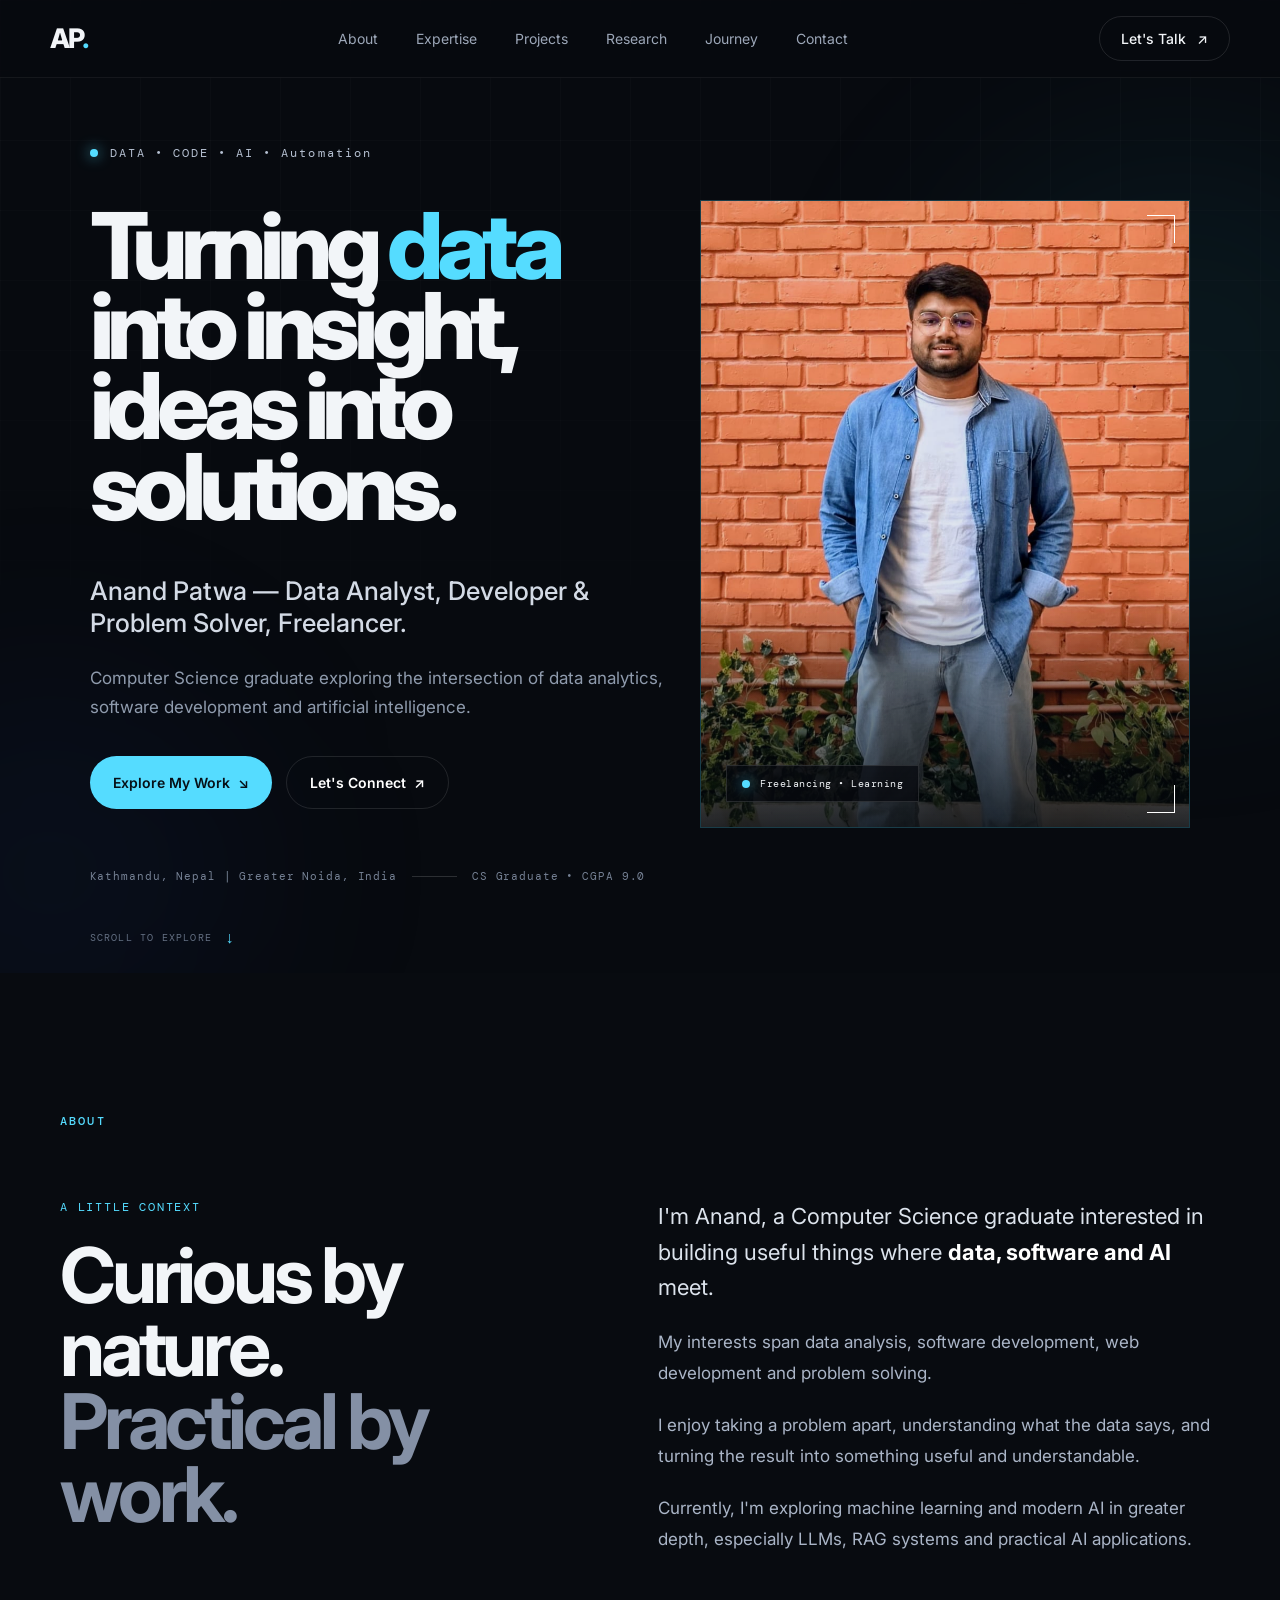
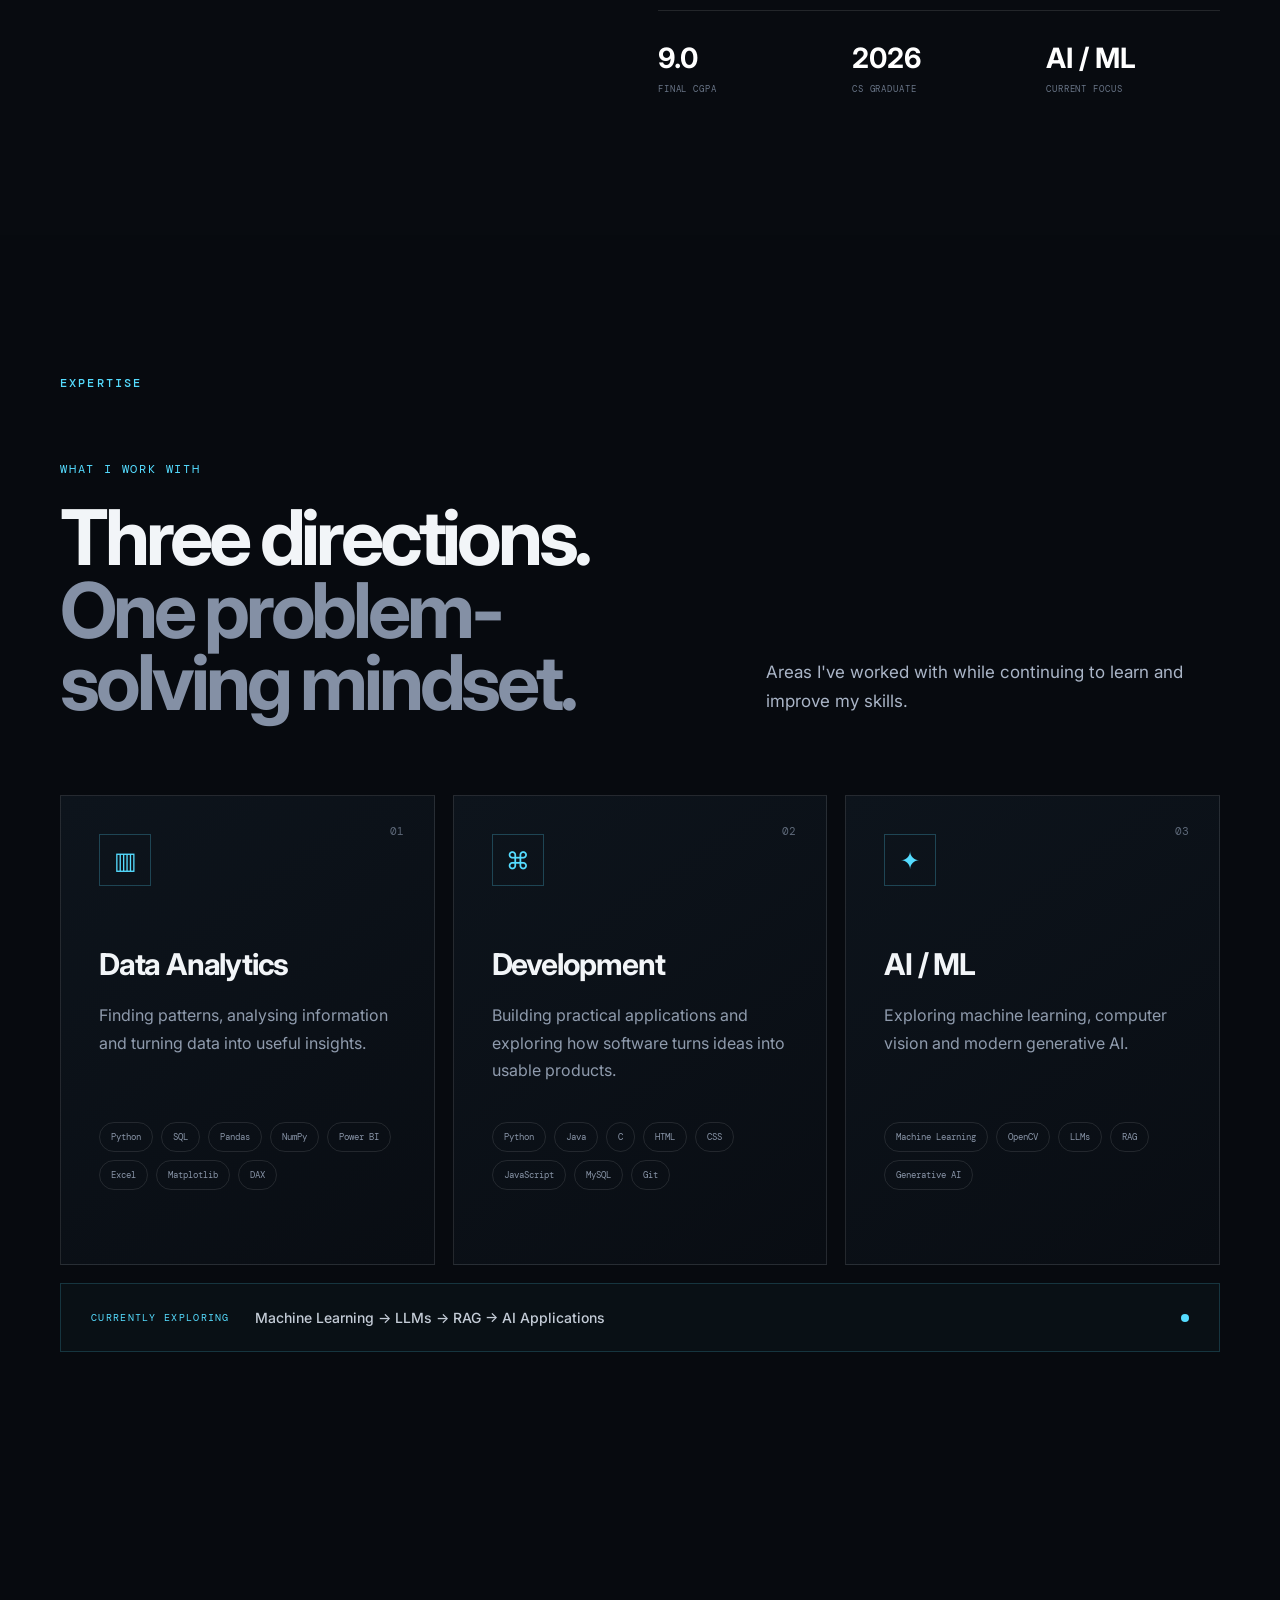
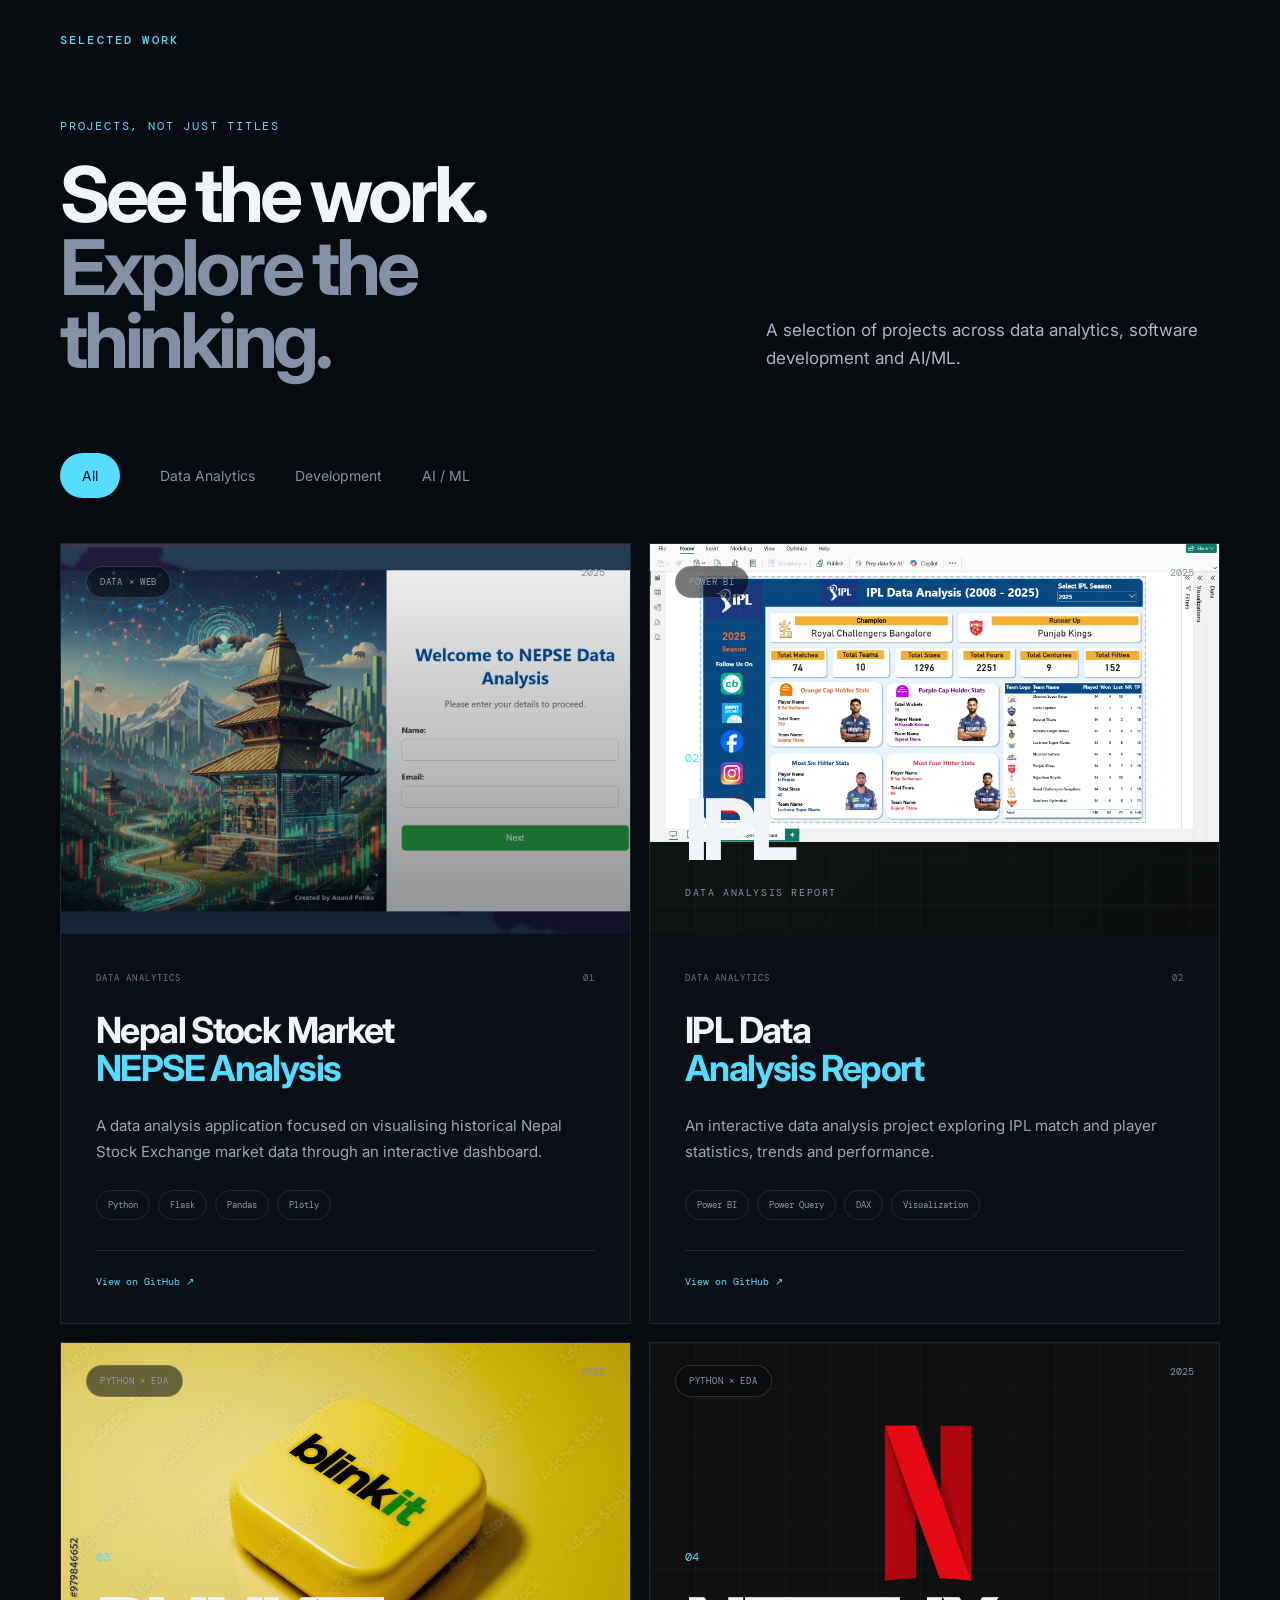
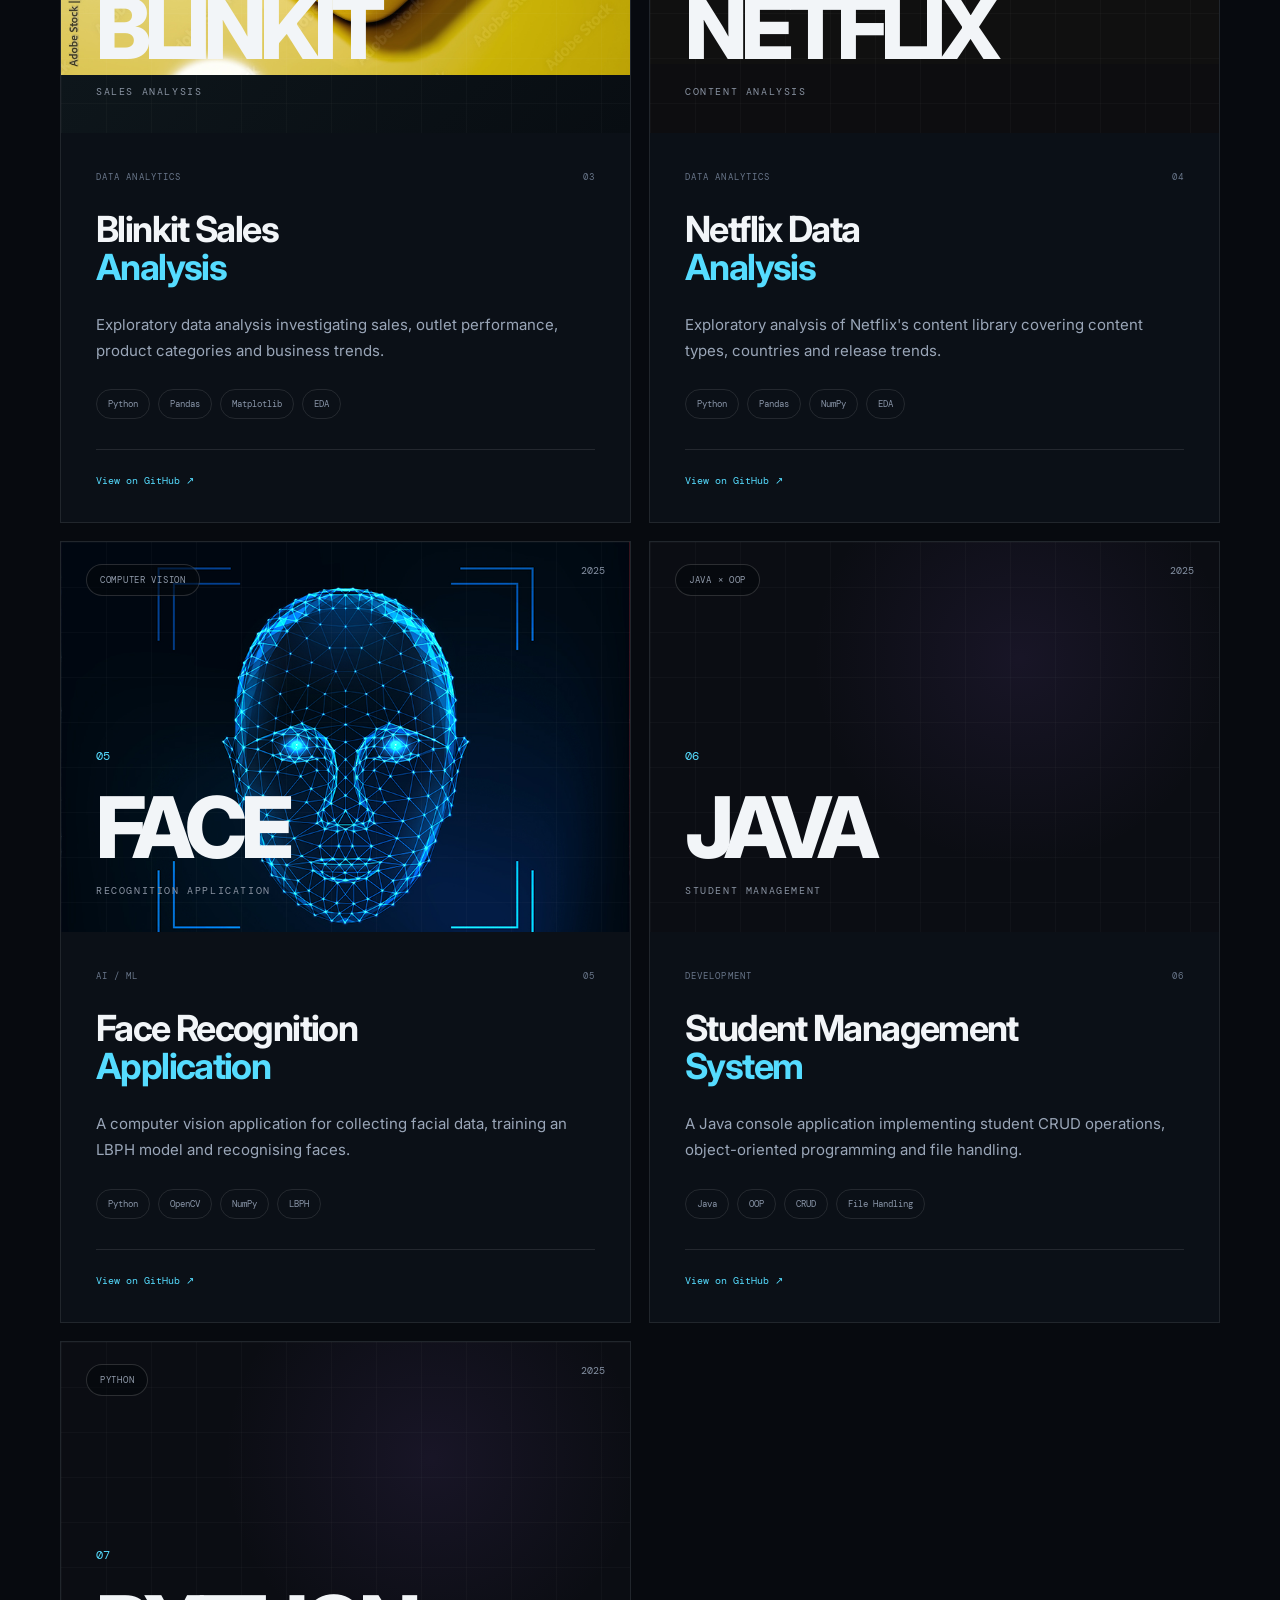
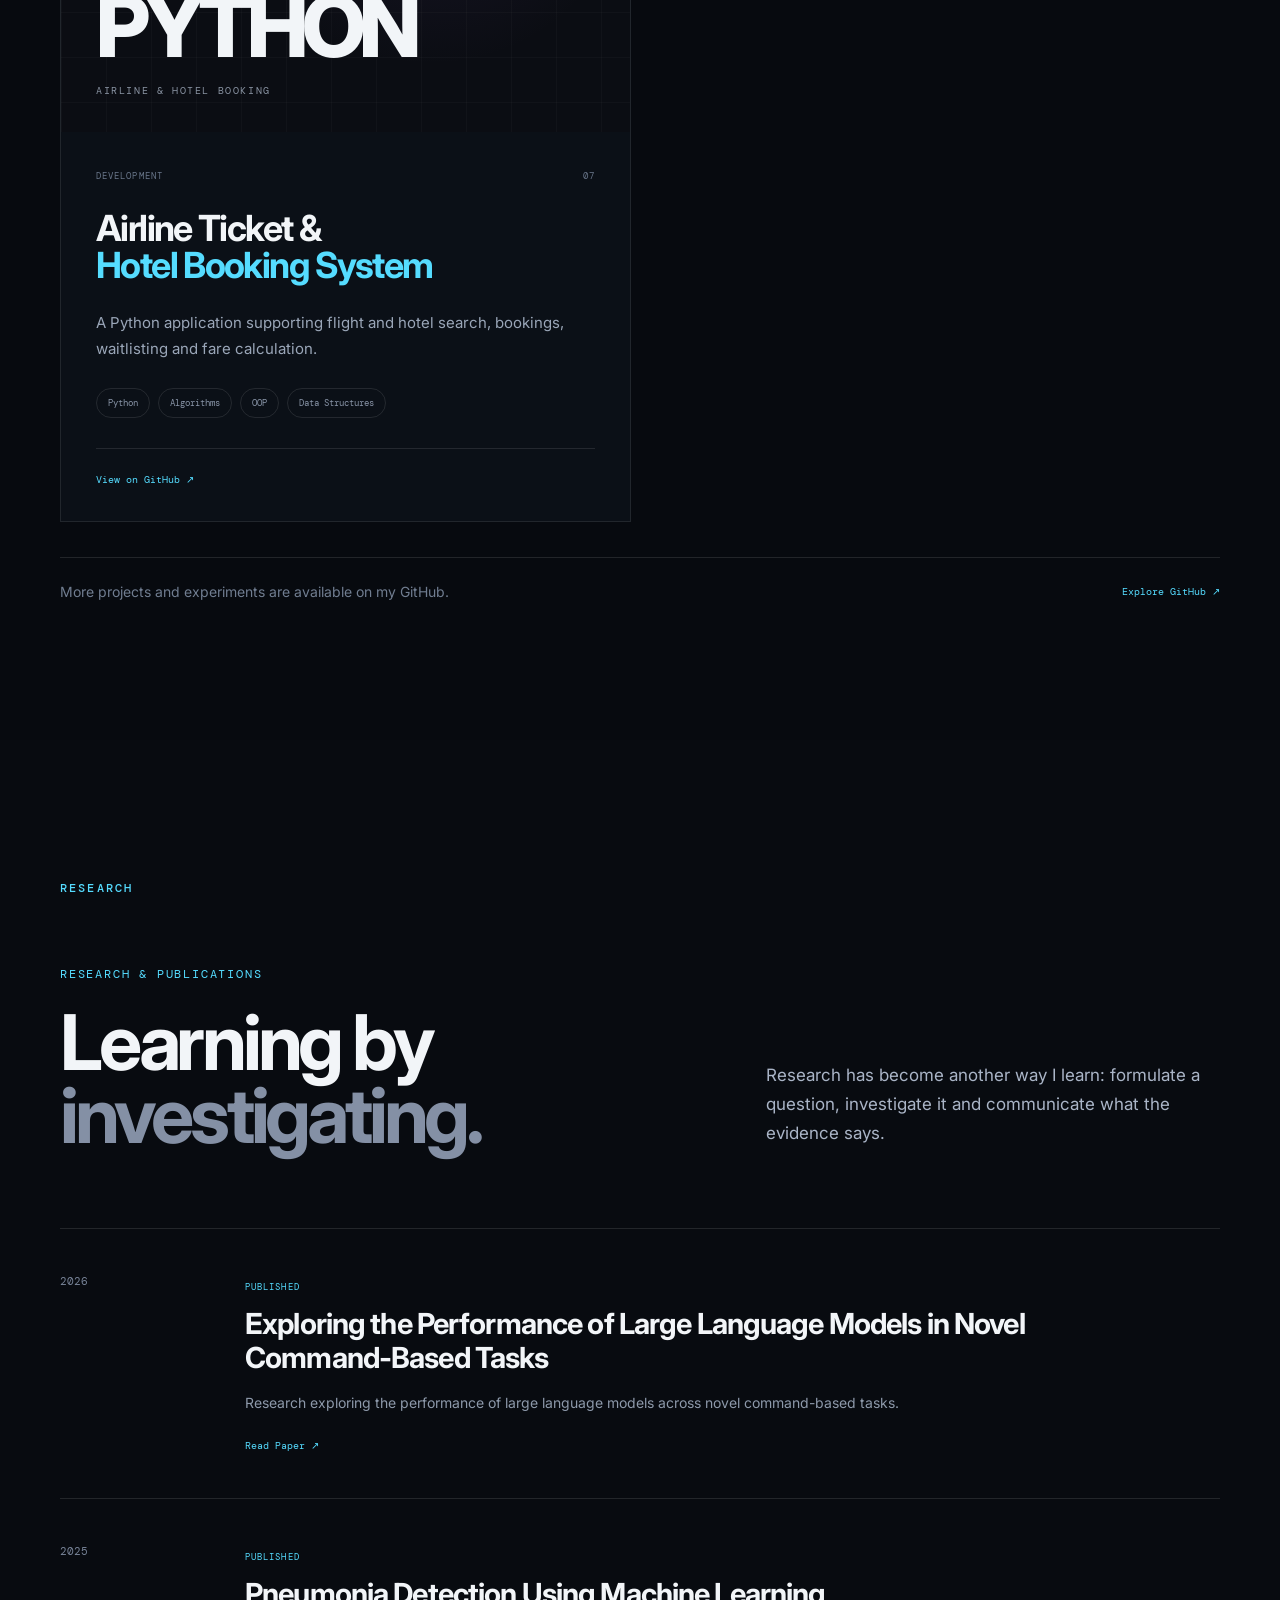
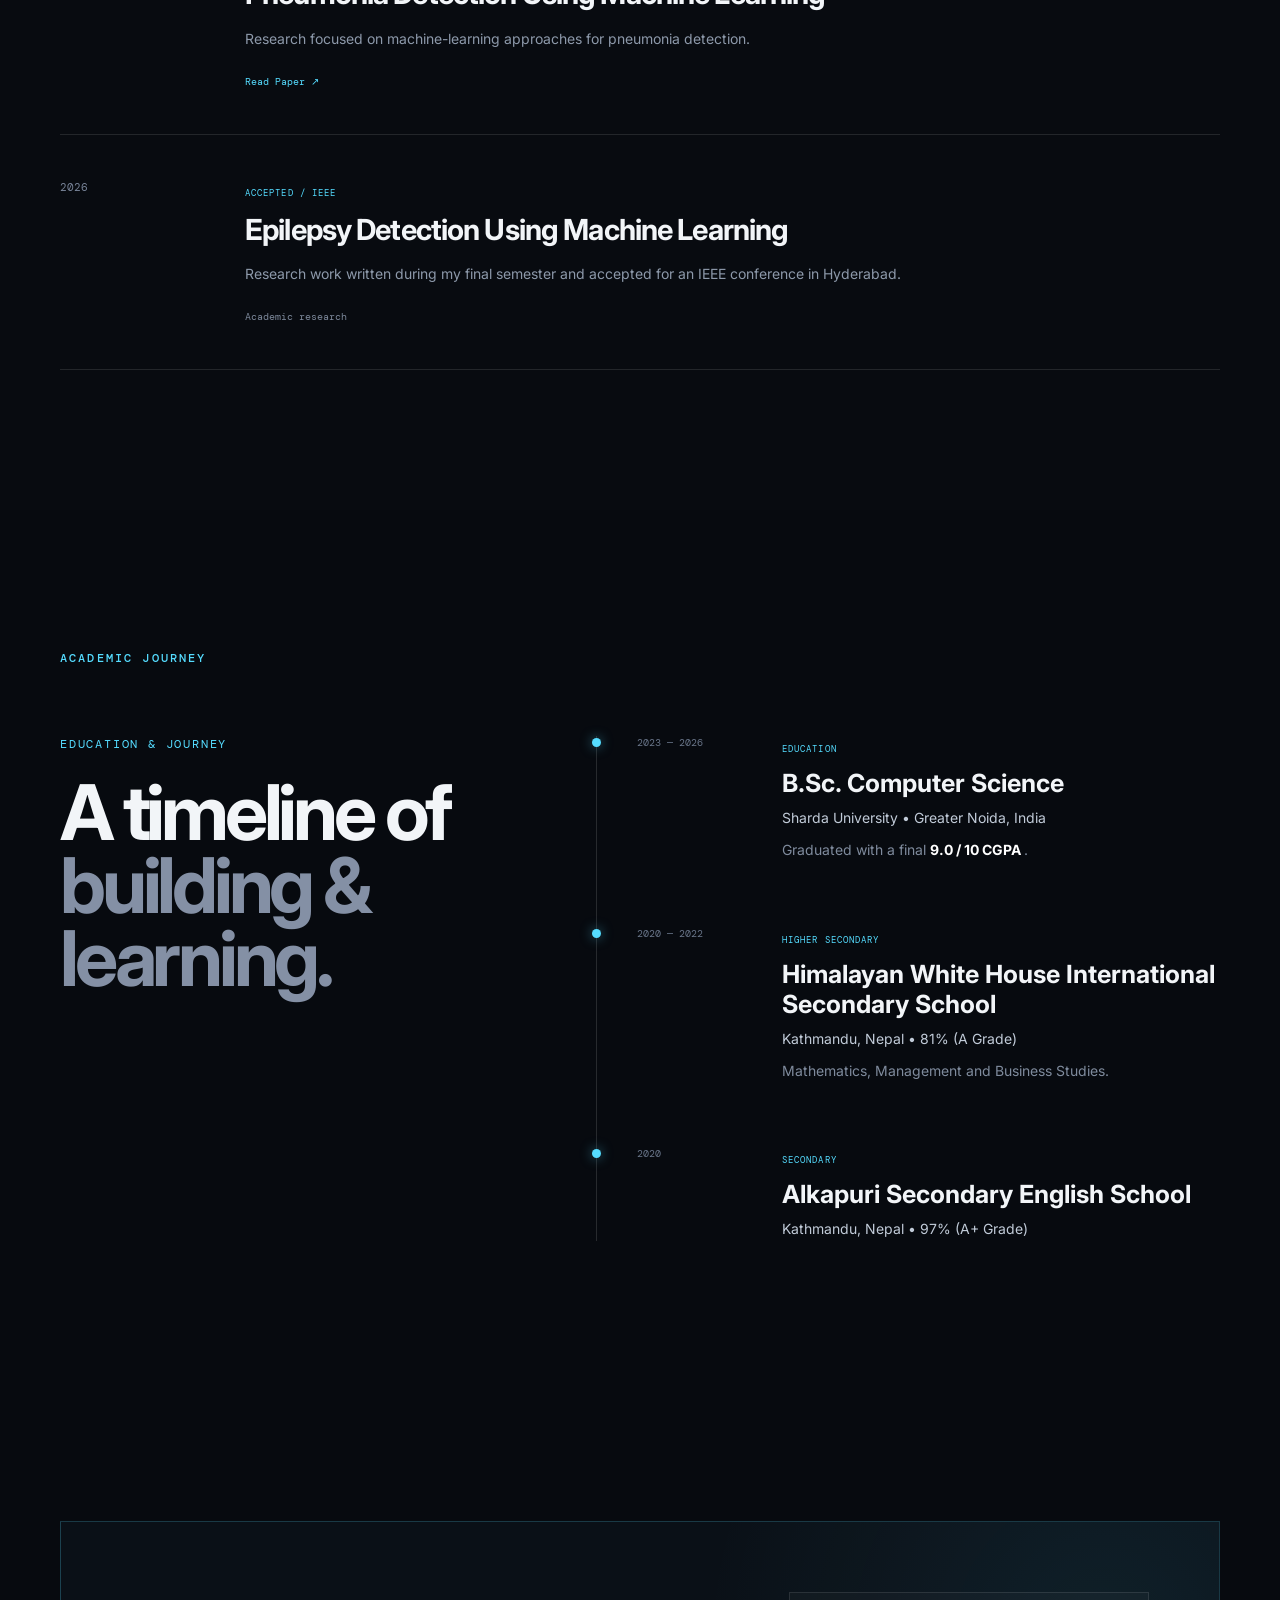
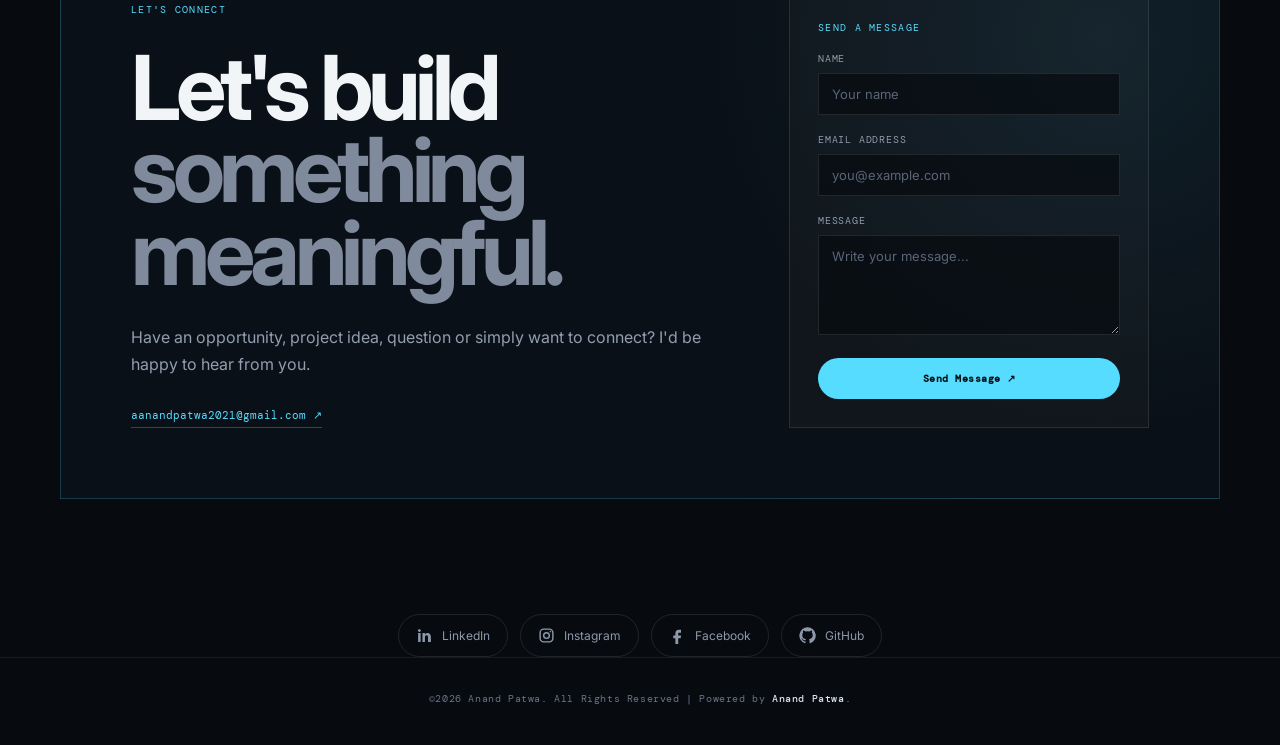
==== index.html @ 2882713c "Add portfolio footer" ====
<!DOCTYPE html>
<html lang="en">

<head>

    <meta charset="UTF-8">

    <meta
        name="viewport"
        content="width=device-width, initial-scale=1.0"
    >

    <meta
        name="description"
        content="Anand Patwa — Data Analyst, Developer & Problem Solver. Portfolio featuring data analytics, software development and AI/ML projects."
    >

    <meta
        name="author"
        content="Anand Patwa"
    >

    <title>
        Anand Patwa | Data Analyst • Developer • Problem Solver
    </title>

    <!-- =====================================================
         FONTS
    ====================================================== -->

    <link rel="preconnect" href="https://fonts.googleapis.com">

    <link
        href="https://fonts.googleapis.com/css2?family=DM+Mono:wght@400;500&family=Inter:wght@400;500;600;700;800&display=swap"
        rel="stylesheet"
    >

    <!-- =====================================================
         CSS
    ====================================================== -->

    <link
        rel="stylesheet"
        href="style.css"
    >

</head>


<body>


    <!-- =====================================================
         HEADER / NAVIGATION
    ====================================================== -->

    <header
        class="site-header"
        id="siteHeader"
    >

        <div class="nav-container">

            <!-- LOGO -->

            <a
                href="#home"
                class="logo"
            >
                AP<span>.</span>
            </a>


            <!-- DESKTOP NAVIGATION -->

            <nav class="desktop-navigation">

                <a href="#about">
                    About
                </a>

                <a href="#expertise">
                    Expertise
                </a>

                <a href="#projects">
                    Projects
                </a>

                <a href="#research">
                    Research
                </a>

                <a href="#journey">
                    Journey
                </a>

                <a href="#contact">
                    Contact
                </a>

            </nav>


            <!-- CONTACT BUTTON -->

            <a
                href="#contact"
                class="nav-contact"
            >
                Let's Talk
                <span>↗</span>
            </a>


            <!-- MOBILE MENU -->

            <button
                class="menu-button"
                id="menuButton"
                aria-label="Open navigation menu"
                aria-expanded="false"
            >

                <span></span>
                <span></span>

            </button>

        </div>


        <!-- MOBILE NAVIGATION -->

        <div
            class="mobile-navigation"
            id="mobileNavigation"
        >

            <a href="#about">
                About
            </a>

            <a href="#expertise">
                Expertise
            </a>

            <a href="#projects">
                Projects
            </a>

            <a href="#research">
                Research
            </a>

            <a href="#journey">
                Journey
            </a>

            <a href="#contact">
                Contact
            </a>

        </div>

    </header>


    <!-- =====================================================
         MAIN CONTENT
    ====================================================== -->

    <main>


        <!-- =================================================
             HERO
        ================================================== -->

        <section
            class="hero"
            id="home"
        >

            <div class="hero-grid"></div>

            <div class="hero-glow hero-glow-one"></div>

            <div class="hero-glow hero-glow-two"></div>


            <div class="hero-content">


                <div class="hero-label">

                    <span class="status-dot"></span>

                    DATA • CODE • AI • Automation

                </div>


                <h1>

                    Turning
                    <span>data</span>
                    into insight,
                    ideas into solutions.

                </h1>


                <h2>

                    Anand Patwa —
                    Data Analyst, Developer
                    &amp; Problem Solver, Freelancer.

                </h2>


                <p class="hero-description">

                    Computer Science graduate exploring the
                    intersection of data analytics, software
                    development and artificial intelligence.

                </p>


                <div class="hero-buttons">

                    <a
                        href="#projects"
                        class="primary-button"
                    >

                        Explore My Work

                        <span>↘</span>

                    </a>


                    <a
                        href="#contact"
                        class="secondary-button"
                    >

                        Let's Connect

                        <span>↗</span>

                    </a>

                </div>


                <div class="hero-information">

                    <span>
                        Kathmandu, Nepal | Greater Noida, India
                    </span>

                    <span class="information-line"></span>

                    <span>
                        CS Graduate • CGPA 9.0
                    </span>

                </div>

            </div>


            <!-- =================================================
                 PROFILE PHOTO
            ================================================== -->

            <div class="hero-photo-container">

                <div class="photo-frame">


                    <img
                        src="assets/profile.jpeg"
                        alt="Anand Patwa"
                        class="profile-photo"
                    >


                    <div class="photo-gradient"></div>


                    <div class="photo-status">

                        <span class="status-dot"></span>

                        Freelancing • Learning

                    </div>


                    <div class="photo-corner top-right"></div>

                    <div class="photo-corner bottom-right"></div>


                </div>

            </div>


            <div class="scroll-indicator">

                <span>
                    SCROLL TO EXPLORE
                </span>

                <span class="scroll-arrow">
                    ↓
                </span>

            </div>

        </section>


        <!-- =====================================================
             ABOUT
        ====================================================== -->

        <section
            class="section about-section"
            id="about"
        >

            <div class="section-container">


                <div class="section-label">
                    ABOUT
                </div>


                <div class="about-layout">


                    <div class="section-heading">

                        <p class="small-heading">
                            A little context
                        </p>


                        <h2>

                            Curious by nature.

                            <br>

                            <em>
                                Practical by work.
                            </em>

                        </h2>

                    </div>


                    <div class="about-content">


                        <p class="about-lead">

                            I'm Anand, a Computer Science graduate
                            interested in building useful things where
                            <strong>data, software and AI</strong> meet.

                        </p>


                        <p>

                            My interests span data analysis,
                            software development, web development
                            and problem solving.

                        </p>


                        <p>

                            I enjoy taking a problem apart,
                            understanding what the data says,
                            and turning the result into something
                            useful and understandable.

                        </p>


                        <p>

                            Currently, I'm exploring machine learning
                            and modern AI in greater depth, especially
                            LLMs, RAG systems and practical AI
                            applications.

                        </p>


                        <div class="about-statistics">


                            <div class="stat">

                                <strong>
                                    9.0
                                </strong>

                                <span>
                                    FINAL CGPA
                                </span>

                            </div>


                            <div class="stat">

                                <strong>
                                    2026
                                </strong>

                                <span>
                                    CS GRADUATE
                                </span>

                            </div>


                            <div class="stat">

                                <strong>
                                    AI / ML
                                </strong>

                                <span>
                                    CURRENT FOCUS
                                </span>

                            </div>


                        </div>

                    </div>

                </div>

            </div>

        </section>


        <!-- =====================================================
             EXPERTISE
        ====================================================== -->

        <section
            class="section expertise-section"
            id="expertise"
        >

            <div class="section-container">


                <div class="section-label">
                     EXPERTISE
                </div>


                <div class="section-introduction">


                    <div>

                        <p class="small-heading">
                            What I work with
                        </p>


                        <h2>

                            Three directions.

                            <br>

                            <em>
                                One problem-solving mindset.
                            </em>

                        </h2>

                    </div>


                    <p>

                        Areas I've worked with while continuing
                        to learn and improve my skills.

                    </p>

                </div>


                <div class="expertise-grid">


                    <!-- DATA -->

                    <article class="expertise-card">

                        <span class="card-number">
                            01
                        </span>


                        <div class="card-icon">
                            ▥
                        </div>


                        <h3>
                            Data Analytics
                        </h3>


                        <p>

                            Finding patterns, analysing information
                            and turning data into useful insights.

                        </p>


                        <div class="skills">

                            <span>Python</span>
                            <span>SQL</span>
                            <span>Pandas</span>
                            <span>NumPy</span>
                            <span>Power BI</span>
                            <span>Excel</span>
                            <span>Matplotlib</span>
                            <span>DAX</span>

                        </div>

                    </article>


                    <!-- DEVELOPMENT -->

                    <article class="expertise-card">

                        <span class="card-number">
                            02
                        </span>


                        <div class="card-icon">
                            ⌘
                        </div>


                        <h3>
                            Development
                        </h3>


                        <p>

                            Building practical applications and
                            exploring how software turns ideas
                            into usable products.

                        </p>


                        <div class="skills">

                            <span>Python</span>
                            <span>Java</span>
                            <span>C</span>
                            <span>HTML</span>
                            <span>CSS</span>
                            <span>JavaScript</span>
                            <span>MySQL</span>
                            <span>Git</span>

                        </div>

                    </article>


                    <!-- AI -->

                    <article class="expertise-card">

                        <span class="card-number">
                            03
                        </span>


                        <div class="card-icon">
                            ✦
                        </div>


                        <h3>
                            AI / ML
                        </h3>


                        <p>

                            Exploring machine learning, computer
                            vision and modern generative AI.

                        </p>


                        <div class="skills">

                            <span>Machine Learning</span>
                            <span>OpenCV</span>
                            <span>LLMs</span>
                            <span>RAG</span>
                            <span>Generative AI</span>

                        </div>

                    </article>


                </div>


                <div class="learning-bar">

                    <div>

                        <span class="mono-label">
                            CURRENTLY EXPLORING
                        </span>


                        <strong>

                            Machine Learning
                            →
                            LLMs
                            →
                            RAG
                            →
                            AI Applications

                        </strong>

                    </div>


                    <span class="learning-dot"></span>

                </div>

            </div>

        </section>


        <!-- =====================================================
             PROJECTS
        ====================================================== -->

        <section
            class="section projects-section"
            id="projects"
        >

            <div class="section-container">


                <div class="section-label">
                    SELECTED WORK
                </div>


                <div class="section-introduction">


                    <div>

                        <p class="small-heading">
                            Projects, not just titles
                        </p>


                        <h2>

                            See the work.

                            <br>

                            <em>
                                Explore the thinking.
                            </em>

                        </h2>

                    </div>


                    <p>

                        A selection of projects across data analytics,
                        software development and AI/ML.

                    </p>

                </div>


                <!-- PROJECT FILTERS -->

                <div class="project-filters">


                    <button
                        class="filter active"
                        data-filter="all"
                    >
                        All
                    </button>


                    <button
                        class="filter"
                        data-filter="data"
                    >
                        Data Analytics
                    </button>


                    <button
                        class="filter"
                        data-filter="development"
                    >
                        Development
                    </button>


                    <button
                        class="filter"
                        data-filter="ai"
                    >
                        AI / ML
                    </button>


                </div>


                <!-- =================================================
                     PROJECT GRID
                ================================================== -->

                <div class="projects-grid">


                    <!-- =================================================
                         PROJECT 01 — NEPSE
                    ================================================== -->

                    <article
                        class="project-card"
                        data-category="data development"
                    >


                        <div
                            class="project-visual real-project"
                            data-project="nepse"
                        >


                            <img
                                src="assets/projects/NEPSE/nepse-login.png"
                                alt="NEPSE Market Analysis Dashboard"
                                class="project-screenshot"
                            >


                            <div class="project-image-overlay"></div>


                            <div class="project-visual-overlay">

                                <span>
                                    DATA × WEB
                                </span>

                                <span>
                                    2025
                                </span>

                            </div>


                        </div>


                        <div class="project-content">


                            <div class="project-meta">

                                <span>
                                    DATA ANALYTICS
                                </span>

                                <span>
                                    01
                                </span>

                            </div>


                            <h3>

                                Nepal Stock Market

                                <br>

                                <em>
                                    NEPSE Analysis
                                </em>

                            </h3>


                            <p>

                                A data analysis application focused
                                on visualising historical Nepal Stock
                                Exchange market data through an
                                interactive dashboard.

                            </p>


                            <div class="project-tags">

                                <span>Python</span>
                                <span>Flask</span>
                                <span>Pandas</span>
                                <span>Plotly</span>

                            </div>


                            <div class="project-actions">

                                <a
                                    href="https://github.com/Anand123-A/Nepal-Stock-Market-NEPSE-Data-Analysis-"
                                    target="_blank"
                                    rel="noopener noreferrer"
                                >
                                    View on GitHub ↗
                                </a>

                            </div>


                        </div>

                    </article>


                    <!-- =================================================
                         PROJECT 02 — IPL
                    ================================================== -->

                    <article
                        class="project-card"
                        data-category="data"
                    >


                        <div
                            class="project-visual project-visual-powerbi"
                            data-project="ipl"
                        >

                        <div class="project-image">
    <img src="assets/projects/IPL/ipl-dashboard.png" alt="IPL Data Analysis Dashboard">
</div>


                            <div class="project-visual-content">

                                <span class="visual-number">
                                    02
                                </span>


                                <span class="visual-title">
                                    IPL
                                </span>


                                <span class="visual-subtitle">
                                    DATA ANALYSIS REPORT
                                </span>

                            </div>


                            <div class="project-visual-overlay">

                                <span>
                                    POWER BI
                                </span>

                                <span>
                                    2025
                                </span>

                            </div>


                        </div>


                        <div class="project-content">


                            <div class="project-meta">

                                <span>
                                    DATA ANALYTICS
                                </span>

                                <span>
                                    02
                                </span>

                            </div>


                            <h3>

                                IPL Data

                                <br>

                                <em>
                                    Analysis Report
                                </em>

                            </h3>


                            <p>

                                An interactive data analysis project
                                exploring IPL match and player
                                statistics, trends and performance.

                            </p>


                            <div class="project-tags">

                                <span>Power BI</span>
                                <span>Power Query</span>
                                <span>DAX</span>
                                <span>Visualization</span>

                            </div>


                            <div class="project-actions">

                                <a
                                    href="https://github.com/Anand123-A/IPL-Data-Analysis-Report"
                                    target="_blank"
                                    rel="noopener noreferrer"
                                >
                                    View on GitHub ↗
                                </a>

                            </div>


                        </div>

                    </article>


                    <!-- =================================================
                         PROJECT 03 — BLINKIT
                    ================================================== -->

                    <article
                        class="project-card"
                        data-category="data"
                    >


                        <div class="project-visual">

                            <div class="project-image">
    <img src="assets/projects/Blinkit/blinkit.jpg" alt="Blinkit Analysis">
</div>


                            <div class="project-visual-content">

                                <span class="visual-number">
                                    03
                                </span>


                                <span class="visual-title">
                                    BLINKIT
                                </span>


                                <span class="visual-subtitle">
                                    SALES ANALYSIS
                                </span>

                            </div>


                            <div class="project-visual-overlay">

                                <span>
                                    PYTHON × EDA
                                </span>

                                <span>
                                    2025
                                </span>

                            </div>


                        </div>


                        <div class="project-content">


                            <div class="project-meta">

                                <span>
                                    DATA ANALYTICS
                                </span>

                                <span>
                                    03
                                </span>

                            </div>


                            <h3>

                                Blinkit Sales

                                <br>

                                <em>
                                    Analysis
                                </em>

                            </h3>


                            <p>

                                Exploratory data analysis investigating
                                sales, outlet performance, product
                                categories and business trends.

                            </p>


                            <div class="project-tags">

                                <span>Python</span>
                                <span>Pandas</span>
                                <span>Matplotlib</span>
                                <span>EDA</span>

                            </div>


                            <div class="project-actions">

                                <a
                                    href="https://github.com/Anand123-A/Blinkit-Sales-Analysis"
                                    target="_blank"
                                    rel="noopener noreferrer"
                                >
                                    View on GitHub ↗
                                </a>

                            </div>


                        </div>

                    </article>


                    <!-- =================================================
                         PROJECT 04 — NETFLIX
                    ================================================== -->

                    <article
                        class="project-card"
                        data-category="data"
                    >


                        <div class="project-visual project-visual-netflix">

                            <div class="project-image">
    <img src="assets/projects/Netflix/Netflix.jpg" alt="NETFLIX Analysis">
</div>


                            <div class="project-visual-content">

                                <span class="visual-number">
                                    04
                                </span>


                                <span class="visual-title">
                                    NETFLIX
                                </span>


                                <span class="visual-subtitle">
                                    CONTENT ANALYSIS
                                </span>

                            </div>


                            <div class="project-visual-overlay">

                                <span>
                                    PYTHON × EDA
                                </span>

                                <span>
                                    2025
                                </span>

                            </div>


                        </div>


                        <div class="project-content">


                            <div class="project-meta">

                                <span>
                                    DATA ANALYTICS
                                </span>

                                <span>
                                    04
                                </span>

                            </div>


                            <h3>

                                Netflix Data

                                <br>

                                <em>
                                    Analysis
                                </em>

                            </h3>


                            <p>

                                Exploratory analysis of Netflix's
                                content library covering content
                                types, countries and release trends.

                            </p>


                            <div class="project-tags">

                                <span>Python</span>
                                <span>Pandas</span>
                                <span>NumPy</span>
                                <span>EDA</span>

                            </div>


                            <div class="project-actions">

                                <a
                                    href="https://github.com/Anand123-A/Netflix-Data-Analysis-"
                                    target="_blank"
                                    rel="noopener noreferrer"
                                >
                                    View on GitHub ↗
                                </a>

                            </div>


                        </div>

                    </article>


                    <!-- =================================================
                         PROJECT 05 — FACE RECOGNITION
                    ================================================== -->

                    <article
                        class="project-card"
                        data-category="ai development"
                    >


                        <div class="project-visual project-visual-ai">

                            <div class="project-image">
    <img src="assets/projects/Facial Recognization/Facial Recognization.jpg" alt="Face-Recognization-Application">
</div>


                            <div class="project-visual-content">

                                <span class="visual-number">
                                    05
                                </span>


                                <span class="visual-title">
                                    FACE
                                </span>


                                <span class="visual-subtitle">
                                    RECOGNITION APPLICATION
                                </span>

                            </div>


                            <div class="project-visual-overlay">

                                <span>
                                    COMPUTER VISION
                                </span>

                                <span>
                                    2025
                                </span>

                            </div>


                        </div>


                        <div class="project-content">


                            <div class="project-meta">

                                <span>
                                    AI / ML
                                </span>

                                <span>
                                    05
                                </span>

                            </div>


                            <h3>

                                Face Recognition

                                <br>

                                <em>
                                    Application
                                </em>

                            </h3>


                            <p>

                                A computer vision application for
                                collecting facial data, training an
                                LBPH model and recognising faces.

                            </p>


                            <div class="project-tags">

                                <span>Python</span>
                                <span>OpenCV</span>
                                <span>NumPy</span>
                                <span>LBPH</span>

                            </div>


                            <div class="project-actions">

                                <a
                                    href="https://github.com/Anand123-A/Face-Recognization-Application"
                                    target="_blank"
                                    rel="noopener noreferrer"
                                >
                                    View on GitHub ↗
                                </a>

                            </div>


                        </div>

                    </article>


                    <!-- =================================================
                         PROJECT 06 — STUDENT MANAGEMENT
                    ================================================== -->

                    <article
                        class="project-card"
                        data-category="development"
                    >


                        <div class="project-visual project-visual-code">


                            <div class="project-visual-content">

                                <span class="visual-number">
                                    06
                                </span>


                                <span class="visual-title">
                                    JAVA
                                </span>


                                <span class="visual-subtitle">
                                    STUDENT MANAGEMENT
                                </span>

                            </div>


                            <div class="project-visual-overlay">

                                <span>
                                    JAVA × OOP
                                </span>

                                <span>
                                    2025
                                </span>

                            </div>


                        </div>


                        <div class="project-content">


                            <div class="project-meta">

                                <span>
                                    DEVELOPMENT
                                </span>

                                <span>
                                    06
                                </span>

                            </div>


                            <h3>

                                Student Management

                                <br>

                                <em>
                                    System
                                </em>

                            </h3>


                            <p>

                                A Java console application implementing
                                student CRUD operations, object-oriented
                                programming and file handling.

                            </p>


                            <div class="project-tags">

                                <span>Java</span>
                                <span>OOP</span>
                                <span>CRUD</span>
                                <span>File Handling</span>

                            </div>


                            <div class="project-actions">

                                <a
                                    href="https://github.com/Anand123-A/Student-Management-System-Java-Console-App-"
                                    target="_blank"
                                    rel="noopener noreferrer"
                                >
                                    View on GitHub ↗
                                </a>

                            </div>


                        </div>

                    </article>


                    <!-- =================================================
                         PROJECT 07 — AIRLINE / HOTEL
                    ================================================== -->

                    <article
                        class="project-card"
                        data-category="development"
                    >


                        <div class="project-visual project-visual-code">


                            <div class="project-visual-content">

                                <span class="visual-number">
                                    07
                                </span>


                                <span class="visual-title">
                                    PYTHON
                                </span>


                                <span class="visual-subtitle">
                                    AIRLINE &amp; HOTEL BOOKING
                                </span>

                            </div>


                            <div class="project-visual-overlay">

                                <span>
                                    PYTHON
                                </span>

                                <span>
                                    2025
                                </span>

                            </div>


                        </div>


                        <div class="project-content">


                            <div class="project-meta">

                                <span>
                                    DEVELOPMENT
                                </span>

                                <span>
                                    07
                                </span>

                            </div>


                            <h3>

                                Airline Ticket &amp;

                                <br>

                                <em>
                                    Hotel Booking System
                                </em>

                            </h3>


                            <p>

                                A Python application supporting
                                flight and hotel search, bookings,
                                waitlisting and fare calculation.

                            </p>


                            <div class="project-tags">

                                <span>Python</span>
                                <span>Algorithms</span>
                                <span>OOP</span>
                                <span>Data Structures</span>

                            </div>


                            <div class="project-actions">

                                <a
                                    href="https://github.com/Anand123-A/Airline-Ticketing-and-Hotel-Booking-System"
                                    target="_blank"
                                    rel="noopener noreferrer"
                                >
                                    View on GitHub ↗
                                </a>

                            </div>


                        </div>

                    </article>


                </div>


                <!-- =================================================
                     PROJECT FOOTER
                ================================================== -->

                <div class="projects-footer">


                    <p>

                        More projects and experiments are available
                        on my GitHub.

                    </p>


                    <a
                        href="https://github.com/Anand123-A"
                        target="_blank"
                        rel="noopener noreferrer"
                    >
                        Explore GitHub ↗
                    </a>


                </div>


            </div>

        </section>


        <!-- =====================================================
             RESEARCH
        ====================================================== -->

        <section
            class="section research-section"
            id="research"
        >

            <div class="section-container">


                <div class="section-label">
                    RESEARCH
                </div>


                <div class="section-introduction">


                    <div>

                        <p class="small-heading">
                            Research &amp; Publications
                        </p>


                        <h2>

                            Learning by

                            <br>

                            <em>
                                investigating.
                            </em>

                        </h2>

                    </div>


                    <p>

                        Research has become another way I learn:
                        formulate a question, investigate it and
                        communicate what the evidence says.

                    </p>

                </div>


                <div class="research-list">


                    <!-- RESEARCH 01 -->

                    <article class="research-item">


                        <div class="research-year">
                            2026
                        </div>


                        <div>

                            <span class="research-type">
                                PUBLISHED
                            </span>


                            <h3>

                                Exploring the Performance of
                                Large Language Models in Novel
                                Command-Based Tasks

                            </h3>


                            <p>

                                Research exploring the performance
                                of large language models across
                                novel command-based tasks.

                            </p>


                            <a
                                href="https://doi.org/10.1016/j.fraope.2025.100447"
                                target="_blank"
                                rel="noopener noreferrer"
                            >
                                Read Paper ↗
                            </a>

                        </div>

                    </article>


                    <!-- RESEARCH 02 -->

                    <article class="research-item">


                        <div class="research-year">
                            2025
                        </div>


                        <div>

                            <span class="research-type">
                                PUBLISHED
                            </span>


                            <h3>

                                Pneumonia Detection Using
                                Machine Learning

                            </h3>


                            <p>

                                Research focused on machine-learning
                                approaches for pneumonia detection.

                            </p>


                            <a
                                href="https://doi.org/10.55041/IJSREM53647"
                                target="_blank"
                                rel="noopener noreferrer"
                            >
                                Read Paper ↗
                            </a>

                        </div>

                    </article>


                    <!-- RESEARCH 03 -->

                    <article class="research-item">


                        <div class="research-year">
                            2026
                        </div>


                        <div>

                            <span class="research-type">
                                ACCEPTED / IEEE
                            </span>


                            <h3>

                                Epilepsy Detection Using
                                Machine Learning

                            </h3>


                            <p>

                                Research work written during my final
                                semester and accepted for an IEEE
                                conference in Hyderabad.

                            </p>


                            <span class="research-note">
                                Academic research
                            </span>

                        </div>

                    </article>


                </div>

            </div>

        </section>


        <!-- =====================================================
             EDUCATION / JOURNEY
        ====================================================== -->

        <section
            class="section journey-section"
            id="journey"
        >

            <div class="section-container">


                <div class="section-label">
                    ACADEMIC JOURNEY
                </div>


                <div class="journey-layout">


                    <div class="section-heading">


                        <p class="small-heading">
                            Education &amp; Journey
                        </p>


                        <h2>

                            A timeline of

                            <br>

                            <em>
                                building &amp; learning.
                            </em>

                        </h2>


                    </div>


                    <div class="timeline">


                        <!-- BACHELOR -->

                        <article class="timeline-item">


                            <div class="timeline-date">
                                2023 — 2026
                            </div>


                            <div class="timeline-dot"></div>


                            <div>


                                <span class="timeline-type">
                                    EDUCATION
                                </span>


                                <h3>
                                    B.Sc. Computer Science
                                </h3>


                                <p class="timeline-company">

                                    Sharda University
                                    • Greater Noida, India

                                </p>


                                <p>

                                    Graduated with a final
                                    <strong>
                                        9.0 / 10 CGPA
                                    </strong>.

                                </p>


                            </div>

                        </article>


                        <!-- CLASS 12 -->

                        <article class="timeline-item">


                            <div class="timeline-date">
                                2020 — 2022
                            </div>


                            <div class="timeline-dot"></div>


                            <div>


                                <span class="timeline-type">
                                    HIGHER SECONDARY
                                </span>


                                <h3>

                                    Himalayan White House
                                    International Secondary School

                                </h3>


                                <p class="timeline-company">

                                    Kathmandu, Nepal
                                    • 81% (A Grade)

                                </p>


                                <p>

                                    Mathematics, Management
                                    and Business Studies.

                                </p>


                            </div>

                        </article>


                        <!-- CLASS 10 -->

                        <article class="timeline-item">


                            <div class="timeline-date">
                                2020
                            </div>


                            <div class="timeline-dot"></div>


                            <div>


                                <span class="timeline-type">
                                    SECONDARY
                                </span>


                                <h3>

                                    Alkapuri Secondary
                                    English School

                                </h3>


                                <p class="timeline-company">

                                    Kathmandu, Nepal
                                    • 97% (A+ Grade)

                                </p>


                            </div>

                        </article>


                    </div>

                </div>

            </div>

        </section>


<!-- =====================================================
     CONTACT
====================================================== -->

<section
    class="section contact-section"
    id="contact"
>

    <div class="section-container">

        <div class="contact-box">

            <!-- =================================================
                 LEFT SIDE — CONTACT INFORMATION
            ================================================== -->

            <div class="contact-information">

                <span class="mono-label">
                    LET'S CONNECT
                </span>

                <h2>
                    Let's build
                    <br>
                    <em>
                        something meaningful.
                    </em>
                </h2>

                <p>
                    Have an opportunity, project idea,
                    question or simply want to connect?
                    I'd be happy to hear from you.
                </p>

                <a
                    href="mailto:aanandpatwa2021@gmail.com"
                    class="email"
                >
                    aanandpatwa2021@gmail.com ↗
                </a>

            </div>


            <!-- =================================================
                 RIGHT SIDE — CONTACT FORM
            ================================================== -->

            <form
    class="contact-form"
    id="contactForm"
>

    <span class="mono-label">
        SEND A MESSAGE
    </span>


    <div class="contact-form-field">

        <label for="contactName">
            Name
        </label>

        <input
            type="text"
            id="contactName"
            name="name"
            placeholder="Your name"
            required
        >

    </div>


    <div class="contact-form-field">

        <label for="contactEmail">
            Email Address
        </label>

        <input
            type="email"
            id="contactEmail"
            name="email"
            placeholder="you@example.com"
            required
        >

    </div>


    <div class="contact-form-field">

        <label for="contactMessage">
            Message
        </label>

        <textarea
            id="contactMessage"
            name="message"
            rows="4"
            placeholder="Write your message..."
            required
        ></textarea>

    </div>


    <button
    type="button"
    class="contact-submit"
    id="contactSubmit"
>
    Send Message ↗
</button>

</form>

        </div>

    </div>

</section>


                <!-- =================================================
                     SOCIAL LINKS
                     ONLY SOCIALS BELOW CONTACT INFORMATION
                ================================================== -->

                <div
                    class="social-links"
                    aria-label="Social media links"
                >


                    <!-- LINKEDIN -->

                    <a
                        href="https://www.linkedin.com/in/anand-patwa2003/"
                        target="_blank"
                        rel="noopener noreferrer"
                        aria-label="LinkedIn"
                    >

                        <svg
                            viewBox="0 0 24 24"
                            aria-hidden="true"
                        >

                            <path
                                d="M6.5 8.5H3V21h3.5V8.5ZM4.75 3A2.05 2.05 0 1 0 4.75 7.1 2.05 2.05 0 0 0 4.75 3ZM21 13.85c0-3.77-2.01-5.52-4.7-5.52-2.17 0-3.14 1.2-3.68 2.04V8.5H9.12V21h3.5v-6.2c0-1.64.31-3.23 2.34-3.23 2 0 2.03 1.88 2.03 3.34V21H21v-7.15Z"
                            />

                        </svg>


                        <span>
                            LinkedIn
                        </span>

                    </a>


                    <!-- INSTAGRAM -->

                    <a
                        href="https://www.instagram.com/anand__patwa/"
                        target="_blank"
                        rel="noopener noreferrer"
                        aria-label="Instagram"
                    >

                        <svg
                            viewBox="0 0 24 24"
                            aria-hidden="true"
                        >

                            <rect
                                x="3"
                                y="3"
                                width="18"
                                height="18"
                                rx="5"
                                ry="5"
                                fill="none"
                                stroke="currentColor"
                                stroke-width="2"
                            />


                            <circle
                                cx="12"
                                cy="12"
                                r="4"
                                fill="none"
                                stroke="currentColor"
                                stroke-width="2"
                            />


                            <circle
                                cx="17.5"
                                cy="6.5"
                                r="1.1"
                            />

                        </svg>


                        <span>
                            Instagram
                        </span>

                    </a>


                    <!-- FACEBOOK -->

                    <a
                        href="https://www.facebook.com/anand.patwa.3726/"
                        target="_blank"
                        rel="noopener noreferrer"
                        aria-label="Facebook"
                    >

                        <svg
                            viewBox="0 0 24 24"
                            aria-hidden="true"
                        >

                            <path
                                d="M14 8h3V4h-3c-3.31 0-5 1.69-5 5v3H6v4h3v8h4v-8h3.5l.5-4H13V9c0-.67.33-1 1-1Z"
                            />

                        </svg>


                        <span>
                            Facebook
                        </span>

                    </a>


                    <!-- GITHUB -->

                    <a
                        href="https://github.com/Anand123-A"
                        target="_blank"
                        rel="noopener noreferrer"
                        aria-label="GitHub"
                    >

                        <svg
                            viewBox="0 0 24 24"
                            aria-hidden="true"
                        >

                            <path
                                d="M12 .5a11.5 11.5 0 0 0-3.64 22.41c.58.1.79-.25.79-.56v-2.18c-3.22.7-3.9-1.37-3.9-1.37-.53-1.34-1.29-1.7-1.29-1.7-1.05-.72.08-.71.08-.71 1.16.08 1.77 1.2 1.77 1.2 1.03 1.77 2.7 1.26 3.36.96.1-.75.4-1.26.73-1.55-2.57-.29-5.28-1.29-5.28-5.74 0-1.27.45-2.31 1.19-3.12-.12-.29-.52-1.47.11-3.06 0 0 .97-.31 3.18 1.19a11.05 11.05 0 0 1 5.79 0c2.2-1.5 3.17-1.19 3.17-1.19.63 1.59.23 2.77.12 3.06.74.81 1.19 1.85 1.19 3.12 0 4.46-2.72 5.44-5.3 5.73.42.36.78 1.08.78 2.18v3.23c0 .31.21.67.8.56A11.5 11.5 0 0 0 12 .5Z"
                            />

                        </svg>


                        <span>
                            GitHub
                        </span>

                    </a>


                </div>


            </div>

        </section>


        </main>


    <!-- =====================================================
         FOOTER
    ====================================================== -->

    <footer class="footer">

        <div class="footer-container">

            <p>
                ©2026 Anand Patwa. All Rights Reserved |
                Powered by <strong>Anand Patwa</strong>.
            </p>

        </div>

    </footer>


    <!-- =====================================================
         JAVASCRIPT
    ====================================================== -->

    <script src="script.js"></script>


</body>

</html>
---- style.css ----
/* =========================================================
   GLOBAL RESET
========================================================= */

* {
    margin: 0;
    padding: 0;
    box-sizing: border-box;
}

html {
    scroll-behavior: smooth;
}

body {
    background: #070a0f;
    color: #f2f5f8;
    font-family: "Inter", sans-serif;
    overflow-x: hidden;
}

body.modal-open {
    overflow: hidden;
}

a {
    color: inherit;
    text-decoration: none;
}

button {
    font-family: inherit;
}

img {
    max-width: 100%;
    display: block;
}


/* =========================================================
   VARIABLES
========================================================= */

:root {
    --bg: #070a0f;
    --bg-soft: #0b1016;
    --card: #0c1118;
    --card-light: #111820;

    --text: #f2f5f8;
    --muted: #8f9bad;
    --muted-light: #aab5c7;

    --cyan: #55dcff;
    --cyan-dark: #18bde8;

    --border: rgba(255, 255, 255, 0.11);
    --border-bright: rgba(85, 220, 255, 0.35);

    --mono: "DM Mono", monospace;
}


/* =========================================================
   COMMON
========================================================= */

.section {
    position: relative;
    padding: 140px 0;
    overflow: hidden;
}

.section-container {
    width: min(1280px, calc(100% - 120px));
    margin: 0 auto;
}

.section-label,
.mono-label,
.small-heading,
.project-meta,
.project-tags,
.research-type,
.timeline-type,
.hero-label {
    font-family: var(--mono);
}

.section-label {
    color: var(--cyan);
    font-size: 12px;
    letter-spacing: 0.18em;
    font-weight: 500;
    margin-bottom: 70px;
}

.small-heading {
    color: var(--cyan);
    font-size: 12px;
    letter-spacing: 0.15em;
    text-transform: uppercase;
    margin-bottom: 25px;
}

.section-introduction {
    display: grid;
    grid-template-columns: 1fr 0.75fr;
    gap: 100px;
    align-items: end;
    margin-bottom: 75px;
}

.section-introduction h2,
.section-heading h2 {
    font-size: clamp(50px, 6vw, 92px);
    line-height: 0.95;
    letter-spacing: -0.055em;
    font-weight: 700;
}

.section-introduction h2 em,
.section-heading h2 em {
    color: #8490a5;
    font-style: normal;
}

.section-introduction > p {
    color: var(--muted-light);
    font-size: 17px;
    line-height: 1.7;
    max-width: 550px;
    padding-bottom: 5px;
}


/* =========================================================
   HEADER
========================================================= */

.site-header {
    position: fixed;
    top: 0;
    left: 0;
    width: 100%;
    height: 78px;
    z-index: 1000;

    background: rgba(7, 10, 15, 0.78);
    backdrop-filter: blur(18px);
    -webkit-backdrop-filter: blur(18px);

    border-bottom: 1px solid rgba(255, 255, 255, 0.06);

    transition:
        background 0.3s ease,
        border-color 0.3s ease;
}

.site-header.scrolled {
    background: rgba(7, 10, 15, 0.94);
    border-bottom-color: rgba(255, 255, 255, 0.1);
}

.nav-container {
    width: min(1400px, calc(100% - 100px));
    height: 100%;
    margin: auto;

    display: flex;
    align-items: center;
    justify-content: space-between;
}

.logo {
    font-size: 27px;
    font-weight: 800;
    letter-spacing: -0.08em;
}

.logo span {
    color: var(--cyan);
}

.desktop-navigation {
    display: flex;
    align-items: center;
    gap: 38px;
}

.desktop-navigation a {
    color: #9ca7b8;
    font-size: 14px;
    transition: color 0.25s ease;
}

.desktop-navigation a:hover {
    color: white;
}

.nav-contact {
    border: 1px solid var(--border);
    border-radius: 40px;
    padding: 13px 21px;

    font-size: 14px;
    font-weight: 500;

    transition:
        background 0.25s ease,
        border-color 0.25s ease;
}

.nav-contact span {
    margin-left: 7px;
}

.nav-contact:hover {
    background: rgba(255, 255, 255, 0.06);
    border-color: rgba(255, 255, 255, 0.25);
}

.menu-button {
    display: none;
    background: none;
    border: 0;
    width: 38px;
    height: 38px;
    cursor: pointer;
}

.menu-button span {
    display: block;
    width: 24px;
    height: 1px;
    background: white;
    margin: 6px auto;
}

.mobile-navigation {
    display: none;
}


/* =========================================================
   HERO
========================================================= */

.hero {
    min-height: 100vh;
    position: relative;

    display: grid;
    grid-template-columns: 1.08fr 0.92fr;
    align-items: center;

    padding: 145px 7vw 90px;

    overflow: hidden;
}

.hero-grid {
    position: absolute;
    inset: 0;

    background-image:
        linear-gradient(
            rgba(255, 255, 255, 0.025) 1px,
            transparent 1px
        ),
        linear-gradient(
            90deg,
            rgba(255, 255, 255, 0.025) 1px,
            transparent 1px
        );

    background-size: 70px 70px;

    mask-image: linear-gradient(
        to bottom,
        black,
        transparent 80%
    );

    pointer-events: none;
}

.hero-glow {
    position: absolute;
    border-radius: 50%;
    filter: blur(100px);
    pointer-events: none;
}

.hero-glow-one {
    width: 500px;
    height: 500px;

    right: -150px;
    top: 15%;

    background: rgba(38, 150, 180, 0.09);
}

.hero-glow-two {
    width: 400px;
    height: 400px;

    left: -150px;
    bottom: -100px;

    background: rgba(30, 70, 160, 0.08);
}

.hero-content {
    position: relative;
    z-index: 2;
}

.hero-label {
    display: flex;
    align-items: center;
    gap: 12px;

    color: #b6c1d2;

    font-size: 12px;
    letter-spacing: 0.17em;

    margin-bottom: 45px;
}

.status-dot {
    width: 8px;
    height: 8px;

    display: inline-block;

    background: var(--cyan);
    border-radius: 50%;

    box-shadow: 0 0 14px rgba(85, 220, 255, 0.8);
}

.hero h1 {
    max-width: 900px;

    font-size: clamp(68px, 7.2vw, 128px);
    line-height: 0.87;

    letter-spacing: -0.07em;
    font-weight: 800;

    margin-bottom: 48px;
}

.hero h1 span {
    color: var(--cyan);
}

.hero h2 {
    max-width: 800px;

    color: #d3dae5;

    font-size: clamp(22px, 2vw, 31px);
    line-height: 1.25;

    font-weight: 500;

    margin-bottom: 25px;
}

.hero-description {
    max-width: 680px;

    color: var(--muted);
    font-size: 17px;
    line-height: 1.7;

    margin-bottom: 35px;
}

.hero-buttons {
    display: flex;
    gap: 14px;
    flex-wrap: wrap;
}

.primary-button,
.secondary-button {
    display: inline-flex;
    align-items: center;
    justify-content: center;

    min-height: 53px;
    padding: 0 23px;

    border-radius: 40px;

    font-size: 14px;
    font-weight: 600;

    transition:
        transform 0.25s ease,
        background 0.25s ease,
        border-color 0.25s ease;
}

.primary-button {
    color: #061017;
    background: var(--cyan);
}

.primary-button:hover {
    transform: translateY(-2px);
    background: #8ae9ff;
}

.primary-button span,
.secondary-button span {
    margin-left: 8px;
}

.secondary-button {
    border: 1px solid var(--border);
    color: white;
}

.secondary-button:hover {
    transform: translateY(-2px);
    border-color: rgba(255, 255, 255, 0.3);
    background: rgba(255, 255, 255, 0.04);
}

.hero-information {
    margin-top: 60px;

    display: flex;
    align-items: center;
    gap: 15px;

    color: #768295;

    font-family: var(--mono);
    font-size: 11px;
    letter-spacing: 0.08em;
}

.information-line {
    width: 45px;
    height: 1px;
    background: rgba(255, 255, 255, 0.15);
}


/* =========================================================
   HERO PHOTO
========================================================= */

.hero-photo-container {
    position: relative;
    z-index: 2;

    display: flex;
    justify-content: flex-end;
}

/*
   UPDATED:
   Smaller frame matching the previous design.
*/

.photo-frame {
    position: relative;

    width: min(490px, 100%);
    aspect-ratio: 0.78;

    border: 1px solid rgba(85, 220, 255, 0.23);

    background: #080d12;

    overflow: hidden;
    isolation: isolate;

    cursor: pointer;
}

/*
   UPDATED:
   Hover animation restored.
*/

.profile-photo {
    width: 100%;
    height: 100%;

    object-fit: cover;
    object-position: center top;

    opacity: 0.93;

    transform: scale(1);

    transition:
        transform 0.65s cubic-bezier(0.2, 0.65, 0.3, 1),
        opacity 0.45s ease;

    will-change: transform;
}

.photo-frame:hover .profile-photo {
    transform: scale(1.07);
    opacity: 1;
}

.photo-gradient {
    position: absolute;
    inset: 0;

    z-index: 1;

    background:
        linear-gradient(
            to top,
            rgba(4, 8, 12, 0.85),
            transparent 38%
        );

    pointer-events: none;
}

.photo-header {
    position: absolute;
    top: 20px;
    left: 22px;
    right: 22px;

    z-index: 3;

    display: flex;
    justify-content: space-between;

    color: white;

    font-family: var(--mono);
    font-size: 10px;
    letter-spacing: 0.12em;
}

.photo-status {
    position: absolute;

    bottom: 25px;
    left: 25px;

    z-index: 3;

    display: flex;
    align-items: center;
    gap: 10px;

    padding: 11px 15px;

    background: rgba(7, 10, 15, 0.78);
    border: 1px solid rgba(255, 255, 255, 0.12);

    font-family: var(--mono);
    font-size: 10px;
    letter-spacing: 0.05em;
}

.photo-corner {
    position: absolute;
    width: 28px;
    height: 28px;
    z-index: 4;
}

.photo-corner.top-right {
    top: 14px;
    right: 14px;

    border-top: 1px solid white;
    border-right: 1px solid white;
}

.photo-corner.bottom-right {
    bottom: 14px;
    right: 14px;

    border-bottom: 1px solid white;
    border-right: 1px solid white;
}

.scroll-indicator {
    position: absolute;

    left: 7vw;
    bottom: 25px;

    display: flex;
    align-items: center;
    gap: 13px;

    color: #647083;

    font-family: var(--mono);
    font-size: 10px;
    letter-spacing: 0.12em;
}

.scroll-arrow {
    color: var(--cyan);
    font-size: 16px;
}


/* =========================================================
   ABOUT
========================================================= */

.about-section {
    background: #080b10;
}

.about-layout {
    display: grid;
    grid-template-columns: 0.85fr 1fr;
    gap: 120px;
}

.about-content {
    max-width: 700px;
}

.about-content p {
    color: var(--muted-light);

    font-size: 17px;
    line-height: 1.8;

    margin-bottom: 22px;
}

.about-content .about-lead {
    color: #dce3ec;
    font-size: 22px;
    line-height: 1.6;
}

.about-content strong {
    color: white;
}

.about-statistics {
    display: grid;
    grid-template-columns: repeat(3, 1fr);

    gap: 20px;

    margin-top: 55px;
    padding-top: 30px;

    border-top: 1px solid var(--border);
}

.stat {
    display: flex;
    flex-direction: column;
    gap: 8px;
}

.stat strong {
    font-size: 28px;
}

.stat span {
    color: #697587;

    font-family: var(--mono);
    font-size: 9px;
    letter-spacing: 0.1em;
}


/* =========================================================
   EXPERTISE
========================================================= */

.expertise-grid {
    display: grid;
    grid-template-columns: repeat(3, 1fr);
    gap: 18px;
}

.expertise-card {
    position: relative;

    min-height: 470px;

    padding: 38px;

    background:
        linear-gradient(
            145deg,
            #0d141c,
            #090d13
        );

    border: 1px solid var(--border);

    transition:
        transform 0.3s ease,
        border-color 0.3s ease;
}

.expertise-card:hover {
    transform: translateY(-5px);
    border-color: rgba(85, 220, 255, 0.3);
}

.card-number {
    position: absolute;

    top: 28px;
    right: 30px;

    color: #5d6878;

    font-family: var(--mono);
    font-size: 11px;
}

.card-icon {
    width: 52px;
    height: 52px;

    display: flex;
    align-items: center;
    justify-content: center;

    border: 1px solid rgba(85, 220, 255, 0.25);

    color: var(--cyan);

    font-size: 24px;

    margin-bottom: 60px;
}

.expertise-card h3 {
    font-size: 30px;
    letter-spacing: -0.04em;

    margin-bottom: 20px;
}

.expertise-card > p {
    color: var(--muted);
    line-height: 1.7;

    min-height: 85px;
}

.skills {
    display: flex;
    flex-wrap: wrap;
    gap: 8px;

    margin-top: 35px;
}

.skills span,
.project-tags span {
    display: inline-flex;

    padding: 8px 11px;

    border: 1px solid rgba(255, 255, 255, 0.1);
    border-radius: 30px;

    color: #8995a8;

    font-family: var(--mono);
    font-size: 9px;
}

.learning-bar {
    margin-top: 18px;

    padding: 25px 30px;

    border: 1px solid rgba(85, 220, 255, 0.18);

    background: rgba(85, 220, 255, 0.025);

    display: flex;
    justify-content: space-between;
    align-items: center;
}

.learning-bar div {
    display: flex;
    align-items: center;
    gap: 25px;
}

.mono-label {
    color: var(--cyan);

    font-size: 10px;
    letter-spacing: 0.13em;
}

.learning-bar strong {
    color: #c4ccd7;
    font-size: 14px;
    font-weight: 500;
}

.learning-dot {
    width: 8px;
    height: 8px;

    background: var(--cyan);
    border-radius: 50%;
}


/* =========================================================
   PROJECTS
========================================================= */

.projects-section {
    background: #070a0f;
}

.project-filters {
    display: flex;
    gap: 40px;

    margin-bottom: 45px;
}

.filter {
    background: none;
    border: 0;

    color: #8290a4;

    font-size: 14px;

    cursor: pointer;

    padding: 14px 0;

    transition: color 0.25s ease;
}

.filter:hover {
    color: white;
}

.filter.active {
    color: #061017;

    background: var(--cyan);

    padding: 14px 22px;

    border-radius: 40px;
}

.projects-grid {
    display: grid;
    grid-template-columns: repeat(2, 1fr);
    gap: 18px;
}

.project-card {
    background: #0b1017;

    border: 1px solid rgba(255, 255, 255, 0.09);

    overflow: hidden;

    transition:
        transform 0.3s ease,
        border-color 0.3s ease;
}

.project-card:hover {
    transform: translateY(-4px);
    border-color: rgba(85, 220, 255, 0.25);
}

.project-card.hidden {
    display: none;
}


/* =========================================================
   PROJECT VISUAL
========================================================= */

.project-visual {
    position: relative;

    height: 390px;

    overflow: hidden;

    background:
        radial-gradient(
            circle at 25% 20%,
            rgba(40, 120, 150, 0.2),
            transparent 40%
        ),
        linear-gradient(
            135deg,
            #111b20,
            #080d12
        );
}

.project-visual::before {
    content: "";

    position: absolute;
    inset: 0;

    background-image:
        linear-gradient(
            rgba(255,255,255,0.025) 1px,
            transparent 1px
        ),
        linear-gradient(
            90deg,
            rgba(255,255,255,0.025) 1px,
            transparent 1px
        );

    background-size: 45px 45px;

    pointer-events: none;
}

.project-visual-powerbi {
    background:
        radial-gradient(
            circle at 70% 20%,
            rgba(190, 130, 35, 0.15),
            transparent 40%
        ),
        linear-gradient(
            135deg,
            #121815,
            #0b0e0c
        );
}

.project-visual-netflix {
    background:
        radial-gradient(
            circle at 65% 30%,
            rgba(100, 20, 20, 0.16),
            transparent 45%
        ),
        #0d0d10;
}

.project-visual-ai {
    background:
        radial-gradient(
            circle at 50% 35%,
            rgba(85, 220, 255, 0.16),
            transparent 45%
        ),
        #0a1118;
}

.project-visual-code {
    background:
        radial-gradient(
            circle at 65% 30%,
            rgba(120, 80, 180, 0.12),
            transparent 45%
        ),
        #0b0d13;
}

.project-screenshot {
    position: absolute;
    inset: 0;

    width: 100%;
    height: 100%;

    object-fit: cover;

    transition:
        transform 0.6s ease,
        opacity 0.4s ease;
}

.project-card:hover .project-screenshot {
    transform: scale(1.035);
}

.project-image-overlay {
    position: absolute;
    inset: 0;

    background:
        linear-gradient(
            to bottom,
            rgba(5, 8, 12, 0.05),
            rgba(5, 8, 12, 0.45)
        );

    pointer-events: none;
}

.project-visual-overlay {
    position: absolute;

    top: 22px;
    left: 25px;
    right: 25px;

    display: flex;
    justify-content: space-between;

    z-index: 3;
}

.project-visual-overlay span:first-child {
    border: 1px solid rgba(255,255,255,0.15);

    background: rgba(5,8,12,0.55);

    padding: 9px 13px;

    border-radius: 30px;

    color: #929cac;

    font-family: var(--mono);
    font-size: 9px;
    letter-spacing: 0.08em;
}

.project-visual-overlay span:last-child {
    color: #8490a2;

    font-family: var(--mono);
    font-size: 10px;
}

.project-preview-label {
    position: absolute;

    bottom: 25px;
    left: 25px;

    z-index: 4;

    display: flex;
    align-items: center;
    gap: 10px;

    padding: 11px 16px;

    background: rgba(7, 10, 15, 0.82);

    border: 1px solid rgba(255,255,255,0.12);

    border-radius: 30px;

    color: #dce2eb;

    font-family: var(--mono);
    font-size: 9px;
    letter-spacing: 0.08em;
}

.project-zoom {
    position: absolute;

    right: 25px;
    bottom: 25px;

    z-index: 5;

    border: 0;

    background: rgba(7, 10, 15, 0.85);

    color: white;

    border-radius: 30px;

    padding: 12px 18px;

    font-family: var(--mono);
    font-size: 10px;

    cursor: pointer;

    transition:
        background 0.25s ease,
        transform 0.25s ease;
}

.project-zoom:hover {
    background: var(--cyan);
    color: #061017;

    transform: translateY(-2px);
}


/* =========================================================
   PROJECT VISUAL TEXT
========================================================= */

.project-visual-content {
    position: absolute;

    left: 35px;
    bottom: 35px;

    z-index: 2;

    display: flex;
    flex-direction: column;
}

.visual-number {
    color: var(--cyan);

    font-family: var(--mono);
    font-size: 12px;

    margin-bottom: 28px;
}

.visual-title {
    color: #f2f5f8;

    font-size: 85px;
    line-height: 0.85;

    font-weight: 800;

    letter-spacing: -0.07em;
}

.visual-subtitle {
    color: #8993a2;

    font-family: var(--mono);
    font-size: 10px;

    letter-spacing: 0.16em;

    margin-top: 20px;
}


/* =========================================================
   PROJECT CONTENT
========================================================= */

.project-content {
    padding: 38px 35px 35px;
}

.project-meta {
    display: flex;
    justify-content: space-between;

    color: #69768a;

    font-size: 9px;
    letter-spacing: 0.12em;

    margin-bottom: 28px;
}

.project-content h3 {
    font-size: 36px;
    line-height: 1.05;

    letter-spacing: -0.045em;

    margin-bottom: 25px;
}

.project-content h3 em {
    color: var(--cyan);
    font-style: normal;
}

.project-content > p {
    color: #9aa6b8;

    font-size: 15px;
    line-height: 1.75;

    margin-bottom: 25px;
}

.project-tags {
    display: flex;
    flex-wrap: wrap;
    gap: 8px;
}

.project-actions {
    display: flex;
    align-items: center;
    gap: 20px;

    margin-top: 30px;
    padding-top: 24px;

    border-top: 1px solid rgba(255,255,255,0.1);
}

.project-actions a,
.project-details-button {
    color: var(--cyan);

    background: none;
    border: 0;

    font-family: var(--mono);
    font-size: 10px;

    cursor: pointer;

    transition: color 0.2s ease;
}

.project-actions a:hover,
.project-details-button:hover {
    color: white;
}

.projects-footer {
    display: flex;
    justify-content: space-between;
    align-items: center;

    margin-top: 35px;
    padding-top: 25px;

    border-top: 1px solid var(--border);
}

.projects-footer p {
    color: #707d90;
    font-size: 14px;
}

.projects-footer a {
    color: var(--cyan);

    font-family: var(--mono);
    font-size: 10px;
}


/* =========================================================
   PROJECT MODAL
========================================================= */

.project-modal {
    position: fixed;
    inset: 0;

    z-index: 2000;

    display: flex;
    align-items: center;
    justify-content: center;

    padding: 30px;

    opacity: 0;
    visibility: hidden;

    transition:
        opacity 0.3s ease,
        visibility 0.3s ease;
}

.project-modal.active {
    opacity: 1;
    visibility: visible;
}

.project-modal-backdrop {
    position: absolute;
    inset: 0;

    background: rgba(0, 0, 0, 0.86);

    backdrop-filter: blur(10px);
}

.project-modal-content {
    position: relative;
    z-index: 2;

    width: min(1100px, 100%);
    max-height: 92vh;

    overflow-y: auto;

    padding: 40px;

    background: #0b1017;

    border: 1px solid rgba(85, 220, 255, 0.22);

    box-shadow:
        0 30px 100px rgba(0,0,0,0.7);

    transform: translateY(20px) scale(0.98);

    transition: transform 0.3s ease;
}

.project-modal.active .project-modal-content {
    transform: translateY(0) scale(1);
}

.project-modal-close {
    position: absolute;

    top: 18px;
    right: 22px;

    width: 42px;
    height: 42px;

    border: 1px solid rgba(255,255,255,0.13);
    border-radius: 50%;

    background: rgba(255,255,255,0.03);

    color: white;

    font-size: 27px;
    line-height: 1;

    cursor: pointer;

    transition:
        background 0.25s ease,
        border-color 0.25s ease;
}

.project-modal-close:hover {
    background: rgba(255,255,255,0.1);
    border-color: rgba(255,255,255,0.3);
}

.project-modal-header {
    display: flex;
    justify-content: space-between;
    align-items: center;

    padding-right: 55px;

    margin-bottom: 22px;

    color: #728096;

    font-family: var(--mono);
    font-size: 10px;
    letter-spacing: 0.1em;
}

.project-modal-content h2 {
    max-width: 800px;

    font-size: clamp(30px, 4vw, 55px);
    line-height: 1;

    letter-spacing: -0.05em;

    margin-bottom: 18px;
}

.project-modal-content > p {
    max-width: 760px;

    color: #929eb0;

    font-size: 15px;
    line-height: 1.7;

    margin-bottom: 30px;
}


/* =========================================================
   MODAL GALLERY
========================================================= */

.project-modal-gallery {
    display: grid;
    grid-template-columns: repeat(2, 1fr);

    gap: 16px;

    margin-top: 25px;
}

.modal-image-card {
    background: #070a0f;

    border: 1px solid rgba(255,255,255,0.1);

    overflow: hidden;
}

.modal-image-card > span {
    display: block;

    padding: 13px 16px;

    color: #7d899a;

    font-family: var(--mono);
    font-size: 9px;
    letter-spacing: 0.1em;

    border-bottom: 1px solid rgba(255,255,255,0.08);
}

.modal-image-card img {
    width: 100%;
    height: 330px;

    object-fit: contain;

    background: #05070a;
}

.project-modal-footer {
    display: flex;
    justify-content: space-between;
    align-items: center;

    gap: 20px;

    margin-top: 25px;
    padding-top: 25px;

    border-top: 1px solid rgba(255,255,255,0.1);
}


/* =========================================================
   RESEARCH
========================================================= */

.research-section {
    background: #080b10;
}

.research-list {
    border-top: 1px solid var(--border);
}

.research-item {
    display: grid;
    grid-template-columns: 140px 1fr;

    gap: 45px;

    padding: 45px 0;

    border-bottom: 1px solid var(--border);
}

.research-year {
    color: #778397;

    font-family: var(--mono);
    font-size: 11px;
}

.research-type {
    color: var(--cyan);

    font-size: 9px;
    letter-spacing: 0.12em;
}

.research-item h3 {
    max-width: 850px;

    font-size: 29px;
    line-height: 1.2;

    letter-spacing: -0.03em;

    margin: 13px 0 15px;
}

.research-item p {
    max-width: 700px;

    color: #8d99aa;

    font-size: 14px;
    line-height: 1.7;

    margin-bottom: 18px;
}

.research-item a,
.research-note {
    color: var(--cyan);

    font-family: var(--mono);
    font-size: 10px;
}

.research-note {
    color: #7d899b;
}


/* =========================================================
   JOURNEY
========================================================= */

.journey-layout {
    display: grid;
    grid-template-columns: 0.8fr 1.2fr;

    gap: 120px;
}

.timeline {
    border-left: 1px solid rgba(255,255,255,0.13);
}

.timeline-item {
    position: relative;

    display: grid;
    grid-template-columns: 110px 1fr;

    gap: 35px;

    padding: 0 0 65px 40px;
}

.timeline-item:last-child {
    padding-bottom: 0;
}

.timeline-date {
    color: #687589;

    font-family: var(--mono);
    font-size: 10px;
}

.timeline-dot {
    position: absolute;

    left: -5px;
    top: 2px;

    width: 9px;
    height: 9px;

    background: var(--cyan);

    border-radius: 50%;

    box-shadow: 0 0 12px rgba(85,220,255,0.5);
}

.timeline-type {
    color: var(--cyan);

    font-size: 9px;
    letter-spacing: 0.12em;
}

.timeline-item h3 {
    font-size: 25px;
    line-height: 1.2;

    margin: 12px 0 8px;
}

.timeline-company {
    color: #c1cbd8 !important;
}

.timeline-item p {
    color: #7f8b9d;

    font-size: 14px;
    line-height: 1.7;

    margin-top: 8px;
}

.timeline-item strong {
    color: white;
}


/* =========================================================
   CONTACT
========================================================= */

.contact-section {
    padding-bottom: 90px;
}

.contact-box {
    display: grid;
    grid-template-columns: minmax(0, 1fr) 360px;
    gap: 70px;
    align-items: center;

    padding: 70px;

    border: 1px solid rgba(85,220,255,0.2);

    background:
        radial-gradient(
            circle at 90% 20%,
            rgba(85,220,255,0.08),
            transparent 35%
        ),
        #0a1017;
}

.contact-information {
    max-width: 850px;
}

.contact-information h2 {
    font-size: clamp(55px, 7vw, 100px);

    line-height: 0.92;

    letter-spacing: -0.06em;

    margin: 30px 0;
}

.contact-information h2 em {
    color: #7f8a9c;
    font-style: normal;
}

.contact-information p {
    max-width: 650px;

    color: #929eaf;

    font-size: 16px;
    line-height: 1.7;

    margin-bottom: 25px;
}

.email {
    color: var(--cyan);

    font-family: var(--mono);
    font-size: 11px;

    border-bottom: 1px solid rgba(85,220,255,0.3);

    padding-bottom: 5px;
}


/* =========================================================
   CONTACT FORM
========================================================= */

.contact-form {
    display: flex;
    flex-direction: column;
    gap: 18px;

    width: 100%;
    padding: 28px;

    background: rgba(255, 255, 255, 0.025);
    border: 1px solid rgba(255, 255, 255, 0.1);
}

.contact-form-header {
    margin-bottom: 5px;
}

.contact-form-field {
    display: flex;
    flex-direction: column;
    gap: 8px;
}

.contact-form-field label {
    color: #8f9bad;

    font-family: var(--mono);
    font-size: 10px;
    letter-spacing: 0.08em;
    text-transform: uppercase;
}

.contact-form-field input,
.contact-form-field textarea {
    width: 100%;

    padding: 12px 13px;

    background: rgba(7, 10, 15, 0.7);

    border: 1px solid rgba(255, 255, 255, 0.1);

    color: #f2f5f8;

    font-family: inherit;
    font-size: 13px;

    outline: none;

    transition:
        border-color 0.25s ease,
        background 0.25s ease;
}

.contact-form-field textarea {
    resize: vertical;
    min-height: 100px;
}

.contact-form-field input::placeholder,
.contact-form-field textarea::placeholder {
    color: #596576;
}

.contact-form-field input:focus,
.contact-form-field textarea:focus {
    border-color: rgba(85, 220, 255, 0.45);
    background: rgba(7, 10, 15, 0.9);
}

.contact-submit {
    width: 100%;

    margin-top: 5px;
    padding: 13px 18px;

    border: 1px solid rgba(85, 220, 255, 0.3);
    border-radius: 30px;

    background: var(--cyan);
    color: #061017;

    font-family: var(--mono);
    font-size: 10px;
    letter-spacing: 0.05em;
    font-weight: 600;

    cursor: pointer;

    transition:
        transform 0.25s ease,
        background 0.25s ease;
}

.contact-submit:hover {
    background: #8ae9ff;
    transform: translateY(-2px);
}


/* =========================================================
   SOCIAL LINKS
========================================================= */

.social-links {
    display: flex;
    justify-content: center;
    align-items: center;

    gap: 12px;

    margin-top: 25px;
}

.social-links a {
    display: inline-flex;
    align-items: center;
    gap: 9px;

    padding: 12px 17px;

    border: 1px solid rgba(255,255,255,0.1);

    border-radius: 30px;

    color: #8d99aa;

    font-size: 12px;

    transition:
        color 0.25s ease,
        border-color 0.25s ease,
        background 0.25s ease,
        transform 0.25s ease;
}

.social-links a:hover {
    color: white;

    border-color: rgba(85,220,255,0.35);

    background: rgba(85,220,255,0.04);

    transform: translateY(-2px);
}

.social-links svg {
    width: 17px;
    height: 17px;

    fill: currentColor;
}


/* =========================================================
   FOOTER
========================================================= */

.footer {
    padding: 32px 20px 38px;

    border-top: 1px solid rgba(255, 255, 255, 0.07);

    background: #070a0f;

    text-align: center;
}

.footer-container {
    width: min(1280px, 100%);
    margin: auto;

    display: flex;
    justify-content: center;
    align-items: center;

    color: #697587;

    font-family: var(--mono);
    font-size: 10px;

    letter-spacing: 0.06em;

    line-height: 1.7;
}

.footer-container strong {
    color: #dce3ec;
    font-weight: 500;
}

/* =========================================================
   RESPONSIVE — TABLET
========================================================= */

@media (max-width: 1100px) {

    .section-container {
        width: min(100% - 70px, 1000px);
    }

    .nav-container {
        width: calc(100% - 60px);
    }

    .desktop-navigation {
        gap: 22px;
    }

    .hero {
        grid-template-columns: 1fr 0.75fr;

        padding-left: 5vw;
        padding-right: 5vw;
    }

    .hero h1 {
        font-size: clamp(60px, 7vw, 95px);
    }

    .about-layout,
    .journey-layout {
        gap: 60px;
    }

    .section-introduction {
        gap: 50px;
    }

    .expertise-grid {
        grid-template-columns: 1fr;
    }

    .expertise-card {
        min-height: auto;
    }

    .projects-grid {
        grid-template-columns: 1fr;
    }

    /*
       Keep the profile frame smaller on tablet.
    */

    .photo-frame {
        width: min(450px, 100%);
    }
}


/* =========================================================
   RESPONSIVE — MOBILE
========================================================= */

@media (max-width: 760px) {

    .section {
        padding: 95px 0;
    }

    .section-container {
        width: calc(100% - 40px);
    }

    .site-header {
        height: 68px;
    }

    .nav-container {
        width: calc(100% - 35px);
    }

    .desktop-navigation,
    .nav-contact {
        display: none;
    }

    .menu-button {
        display: block;
    }

    .mobile-navigation {
        position: absolute;

        top: 68px;
        left: 0;

        width: 100%;

        display: flex;
        flex-direction: column;

        padding: 20px;

        background: rgba(7,10,15,0.97);

        border-bottom: 1px solid var(--border);

        opacity: 0;
        visibility: hidden;

        transform: translateY(-10px);

        transition:
            opacity 0.25s ease,
            transform 0.25s ease,
            visibility 0.25s ease;
    }

    .mobile-navigation.active {
        opacity: 1;
        visibility: visible;
        transform: translateY(0);
    }

    .mobile-navigation a {
        padding: 15px 5px;

        color: #a1acbc;

        border-bottom: 1px solid rgba(255,255,255,0.06);
    }


    /* HERO */

    .hero {
        min-height: auto;

        display: flex;
        flex-direction: column;

        padding:
            125px
            20px
            80px;
    }

    .hero-label {
        margin-bottom: 30px;
    }

    .hero h1 {
        font-size: clamp(54px, 15vw, 85px);
        line-height: 0.9;

        margin-bottom: 30px;
    }

    .hero h2 {
        font-size: 21px;
    }

    .hero-description {
        font-size: 15px;
    }

    .hero-photo-container {
        width: 100%;
        margin-top: 60px;

        justify-content: center;
    }

    /*
       Smaller mobile frame.
    */

    .photo-frame {
        width: min(430px, 100%);
        max-width: 430px;
        margin: auto;
    }

    .scroll-indicator {
        display: none;
    }


    /* SECTIONS */

    .section-label {
        margin-bottom: 45px;
    }

    .section-introduction {
        display: block;
        margin-bottom: 50px;
    }

    .section-introduction h2,
    .section-heading h2 {
        font-size: 54px;
        margin-bottom: 35px;
    }

    .section-introduction > p {
        font-size: 15px;
    }


    /* ABOUT */

    .about-layout {
        display: block;
    }

    .about-content {
        margin-top: 55px;
    }

    .about-content .about-lead {
        font-size: 19px;
    }

    .about-content p {
        font-size: 15px;
    }

    .about-statistics {
        grid-template-columns: 1fr;
        gap: 25px;
    }


    /* EXPERTISE */

    .expertise-grid {
        grid-template-columns: 1fr;
    }

    .expertise-card {
        padding: 28px;
    }

    .learning-bar {
        align-items: flex-start;
    }

    .learning-bar div {
        flex-direction: column;
        align-items: flex-start;
        gap: 12px;
    }


    /* PROJECTS */

    .project-filters {
        gap: 15px;
        flex-wrap: wrap;
    }

    .filter {
        font-size: 12px;
    }

    .filter.active {
        padding: 12px 17px;
    }

    .project-visual {
        height: 300px;
    }

    .visual-title {
        font-size: 60px;
    }

    .project-content {
        padding: 30px 24px;
    }

    .project-content h3 {
        font-size: 30px;
    }

    .project-actions {
        flex-direction: column;
        align-items: flex-start;
    }

    .projects-footer {
        flex-direction: column;
        align-items: flex-start;
        gap: 20px;
    }


    /* MODAL */

    .project-modal {
        padding: 12px;
    }

    .project-modal-content {
        padding: 25px 18px;
        max-height: 95vh;
    }

    .project-modal-gallery {
        grid-template-columns: 1fr;
    }

    .modal-image-card img {
        height: auto;
        max-height: 400px;
    }

    .project-modal-footer {
        flex-direction: column;
        align-items: flex-start;
    }


    /* RESEARCH */

    .research-item {
        grid-template-columns: 1fr;
        gap: 15px;
    }

    .research-item h3 {
        font-size: 23px;
    }


    /* JOURNEY */

    .journey-layout {
        display: block;
    }

    .timeline {
        margin-top: 60px;
    }

    .timeline-item {
        grid-template-columns: 1fr;
        gap: 15px;
        padding-left: 25px;
    }


    /* CONTACT */

    .contact-box {
    grid-template-columns: 1fr;
    gap: 45px;
    padding: 40px 25px;
}

    .contact-information h2 {
        font-size: 55px;
    }

    .social-links {
        flex-wrap: wrap;
    }

    .social-links a {
        padding: 11px 14px;
    }

    .footer-container {
    width: calc(100% - 40px);
    flex-direction: column;
    align-items: center;
    text-align: center;
}
}


/* =========================================================
   SMALL MOBILE
========================================================= */

@media (max-width: 430px) {

    .hero h1 {
        font-size: 51px;
    }

    .hero-buttons {
        flex-direction: column;
        align-items: stretch;
    }

    .primary-button,
    .secondary-button {
        width: 100%;
    }

    .section-introduction h2,
    .section-heading h2 {
        font-size: 47px;
    }

    .visual-title {
        font-size: 50px;
    }

    .project-visual-overlay {
        left: 15px;
        right: 15px;
    }

    .project-preview-label {
        left: 15px;
        bottom: 15px;
    }

    .project-zoom {
        right: 15px;
        bottom: 15px;
    }

    .contact-information h2 {
        font-size: 48px;
    }

    .social-links a {
        width: 100%;
        justify-content: center;
    }

    /*
       Keep image from becoming oversized on small phones.
    */

    .photo-frame {
        width: 100%;
        max-width: 380px;
    }
}


/* =========================================================
   ACCESSIBILITY
========================================================= */

button:focus-visible,
a:focus-visible {
    outline: 2px solid var(--cyan);
    outline-offset: 4px;
}


/* =========================================================
   SELECTION
========================================================= */

::selection {
    background: var(--cyan);
    color: #061017;
}


/* =========================================================
   SCROLLBAR
========================================================= */

::-webkit-scrollbar {
    width: 8px;
}

::-webkit-scrollbar-track {
    background: #070a0f;
}

::-webkit-scrollbar-thumb {
    background: #29313c;
    border-radius: 10px;
}

::-webkit-scrollbar-thumb:hover {
    background: #3d4857;
}
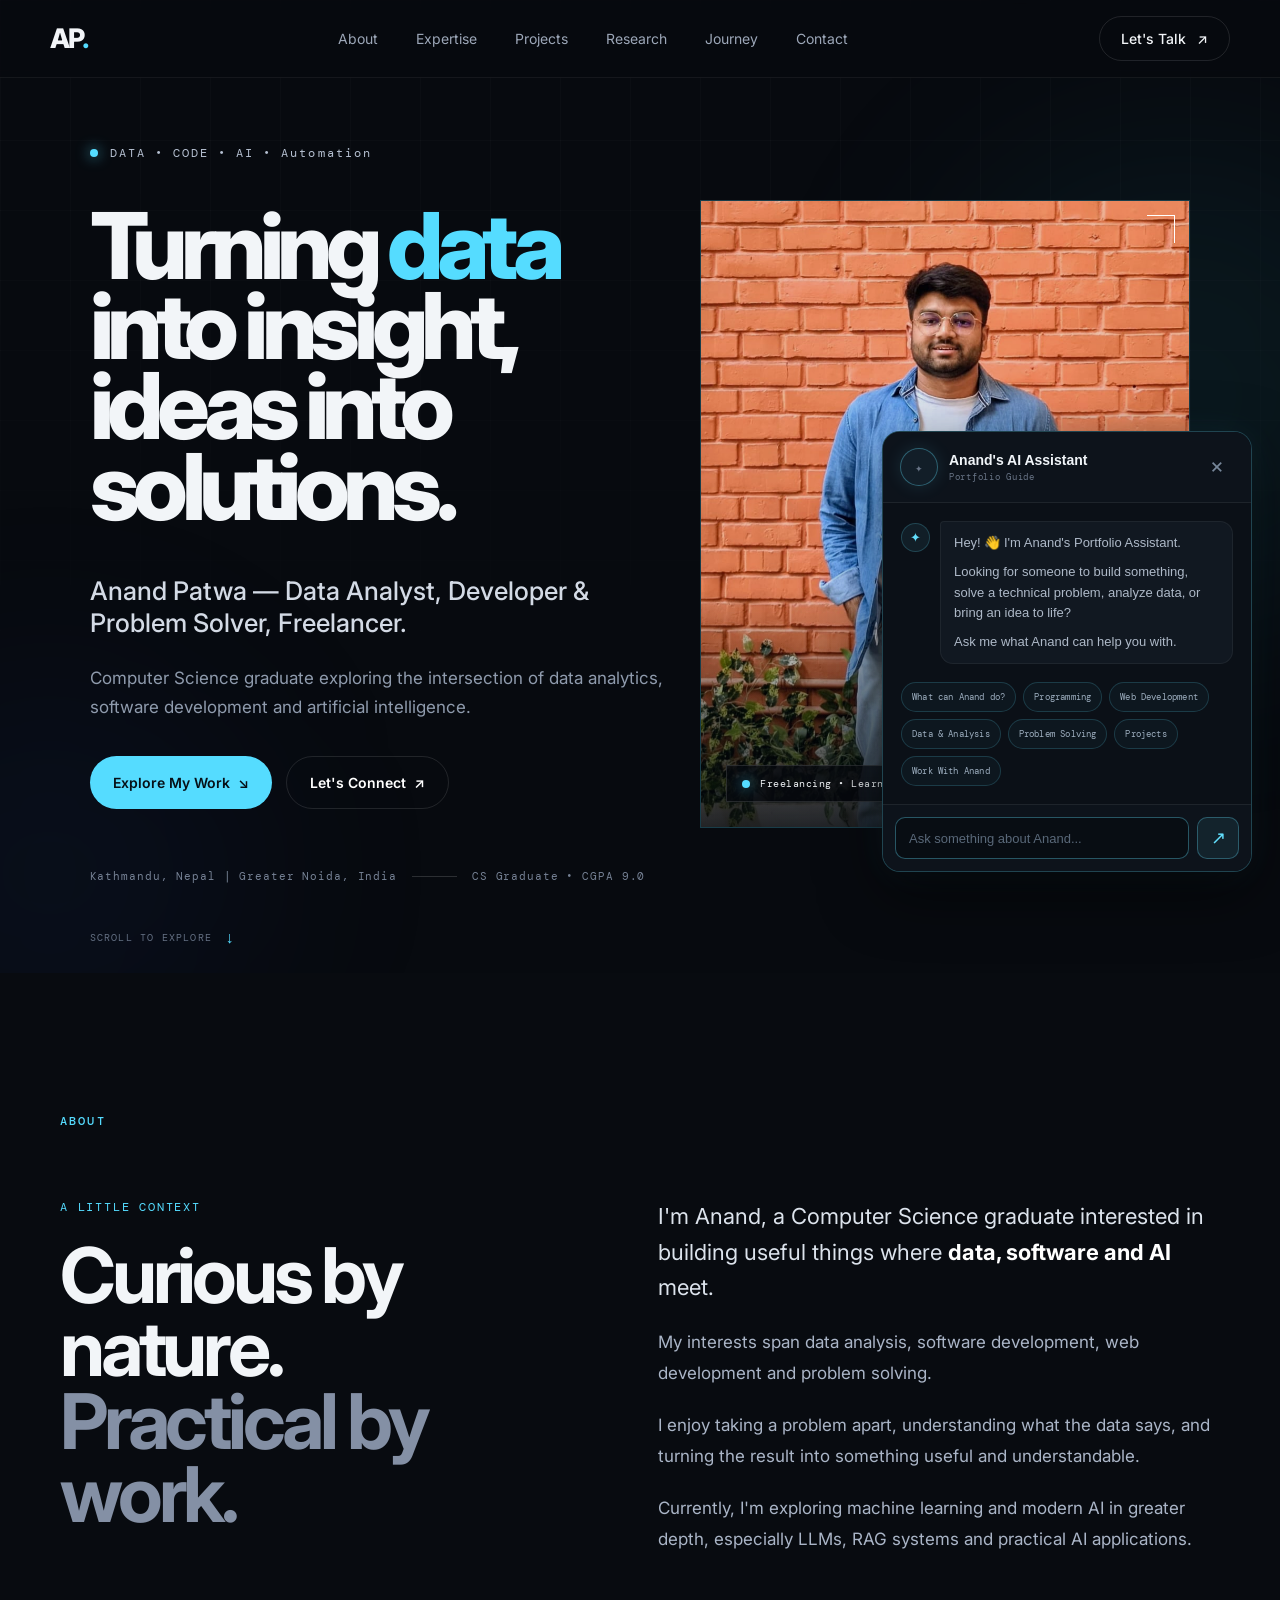
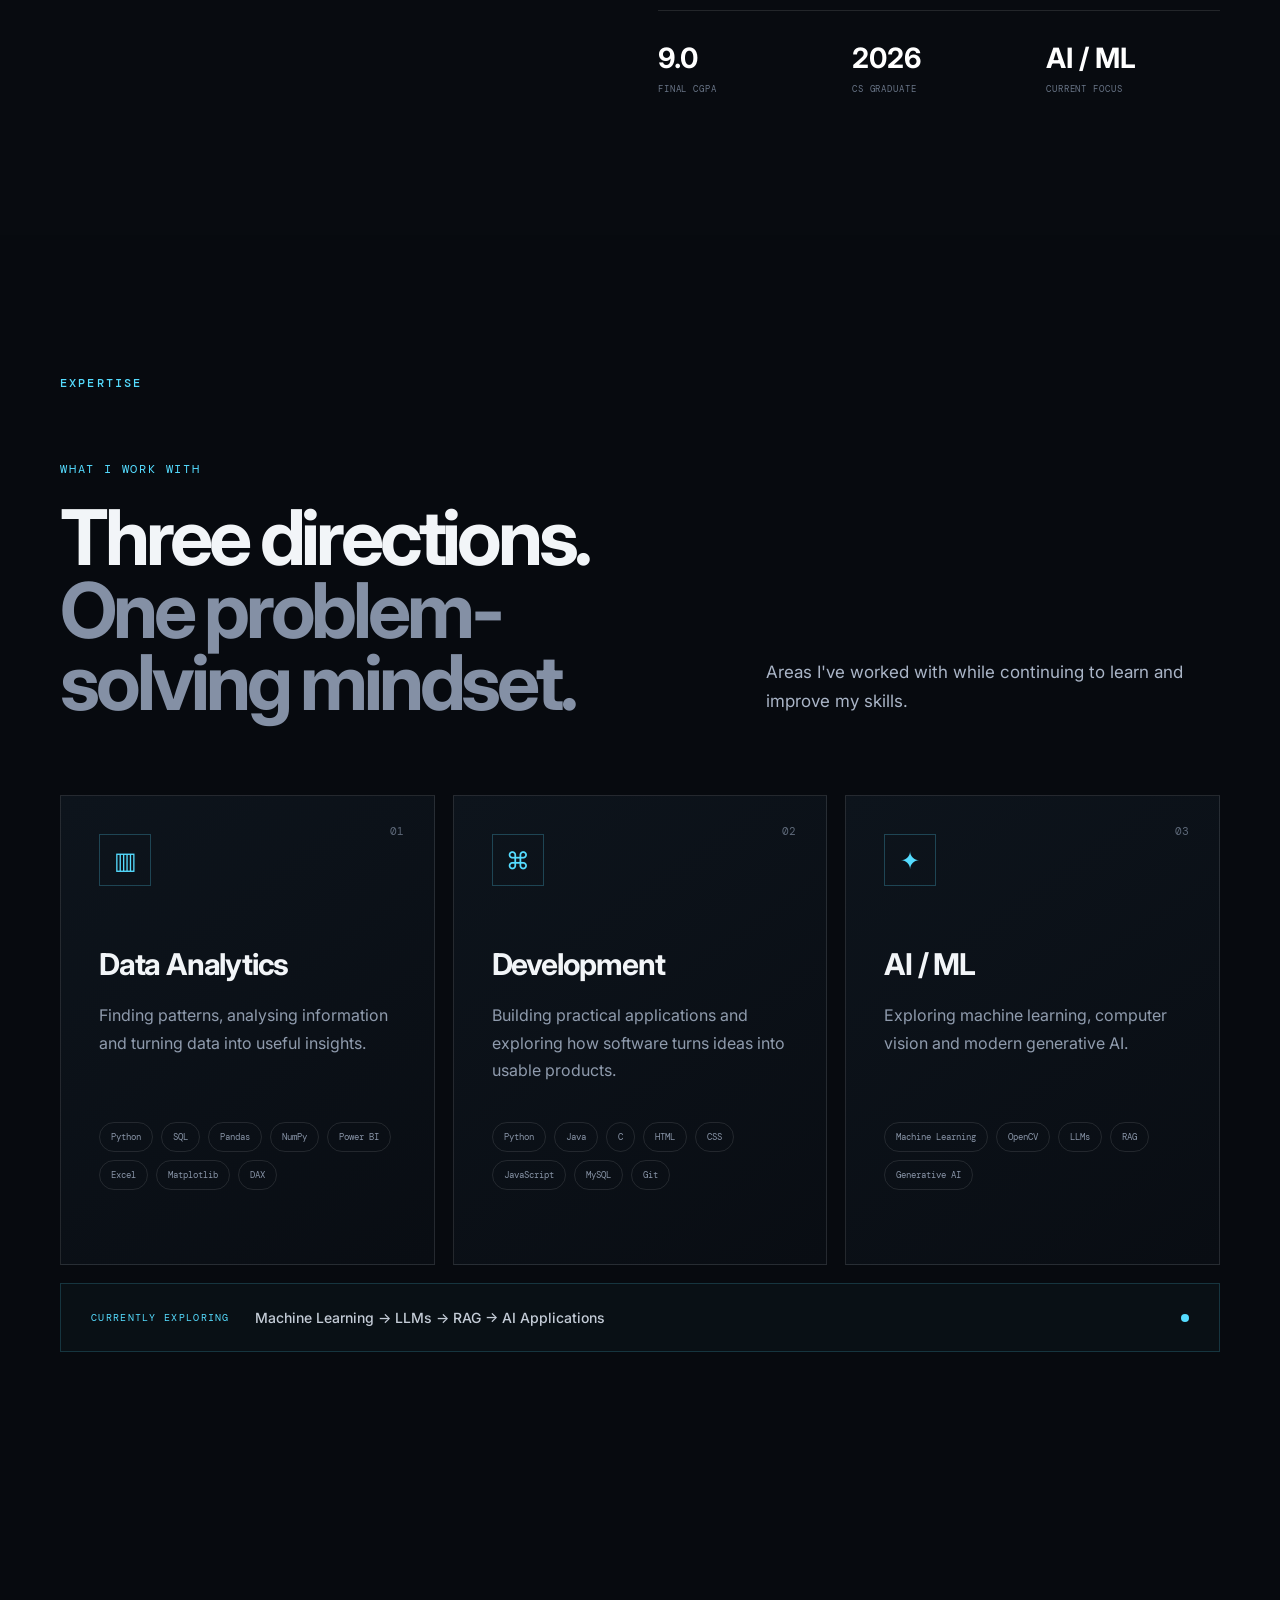
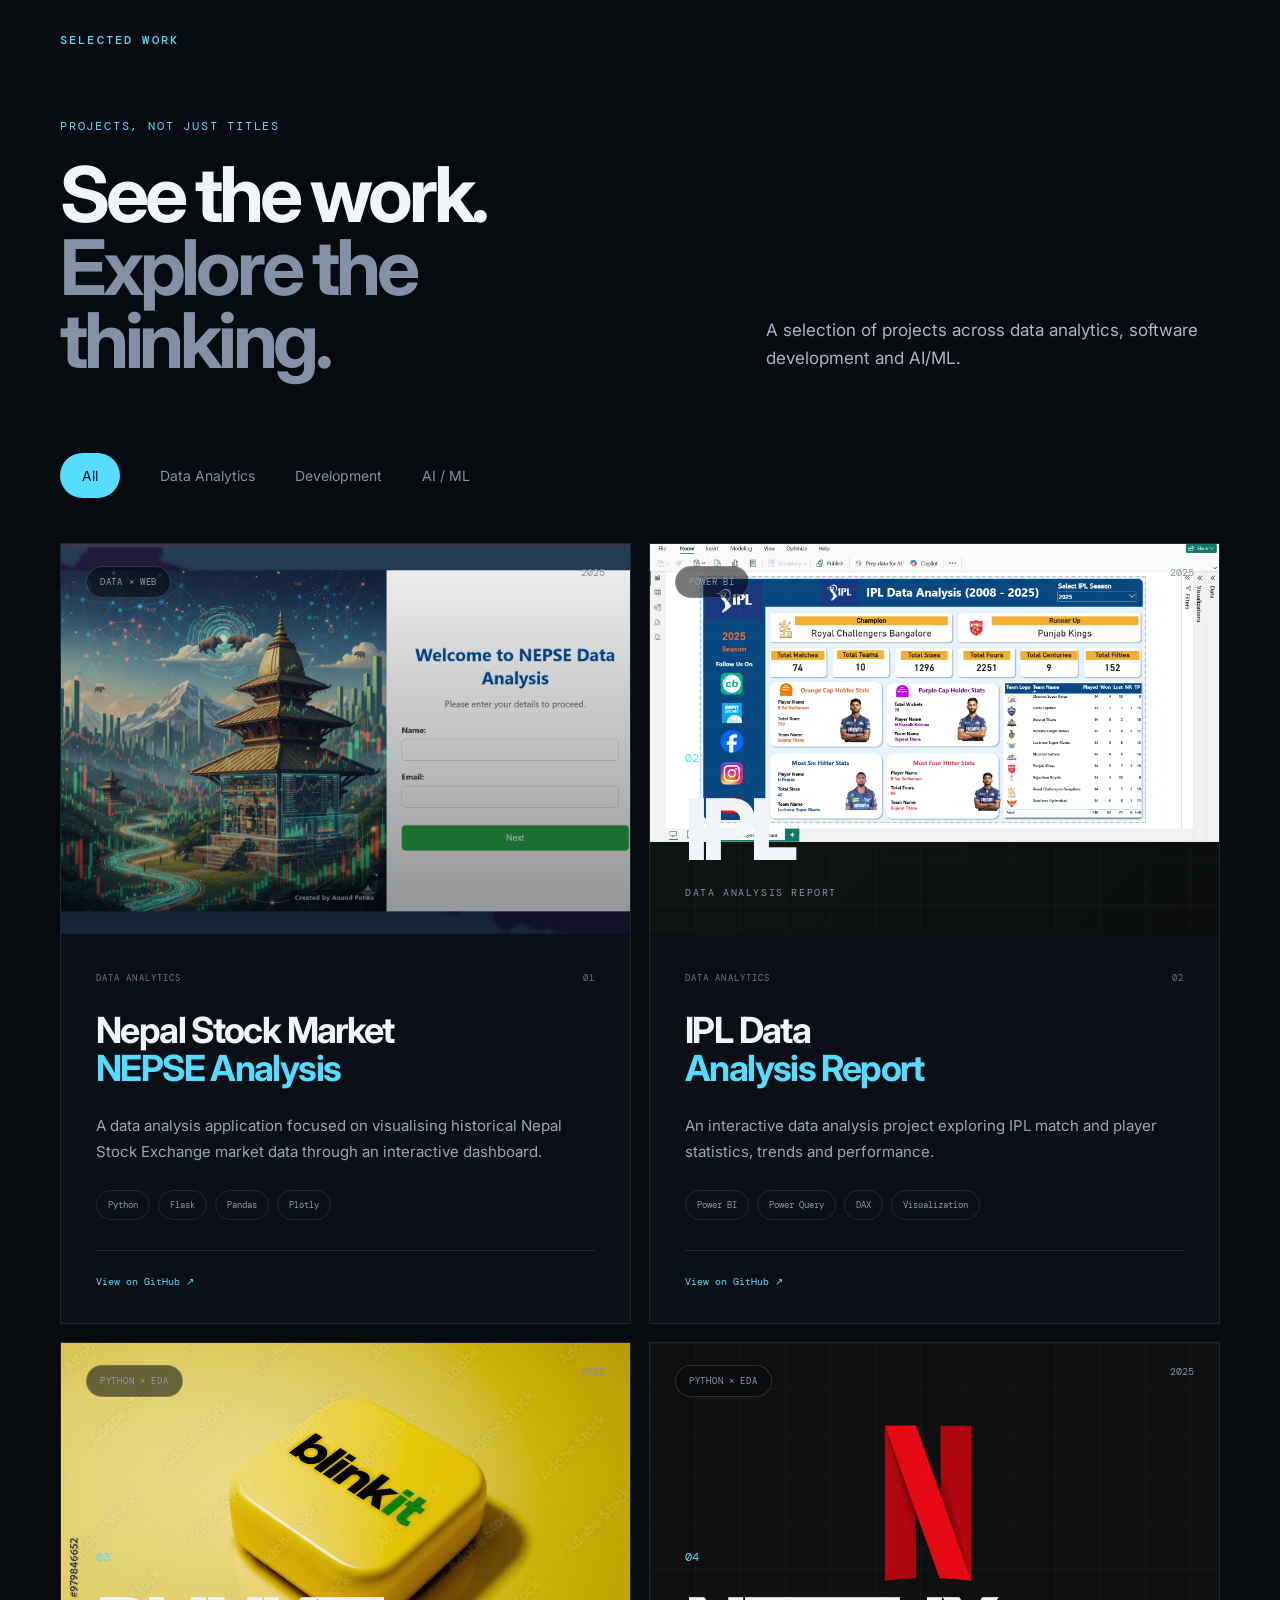
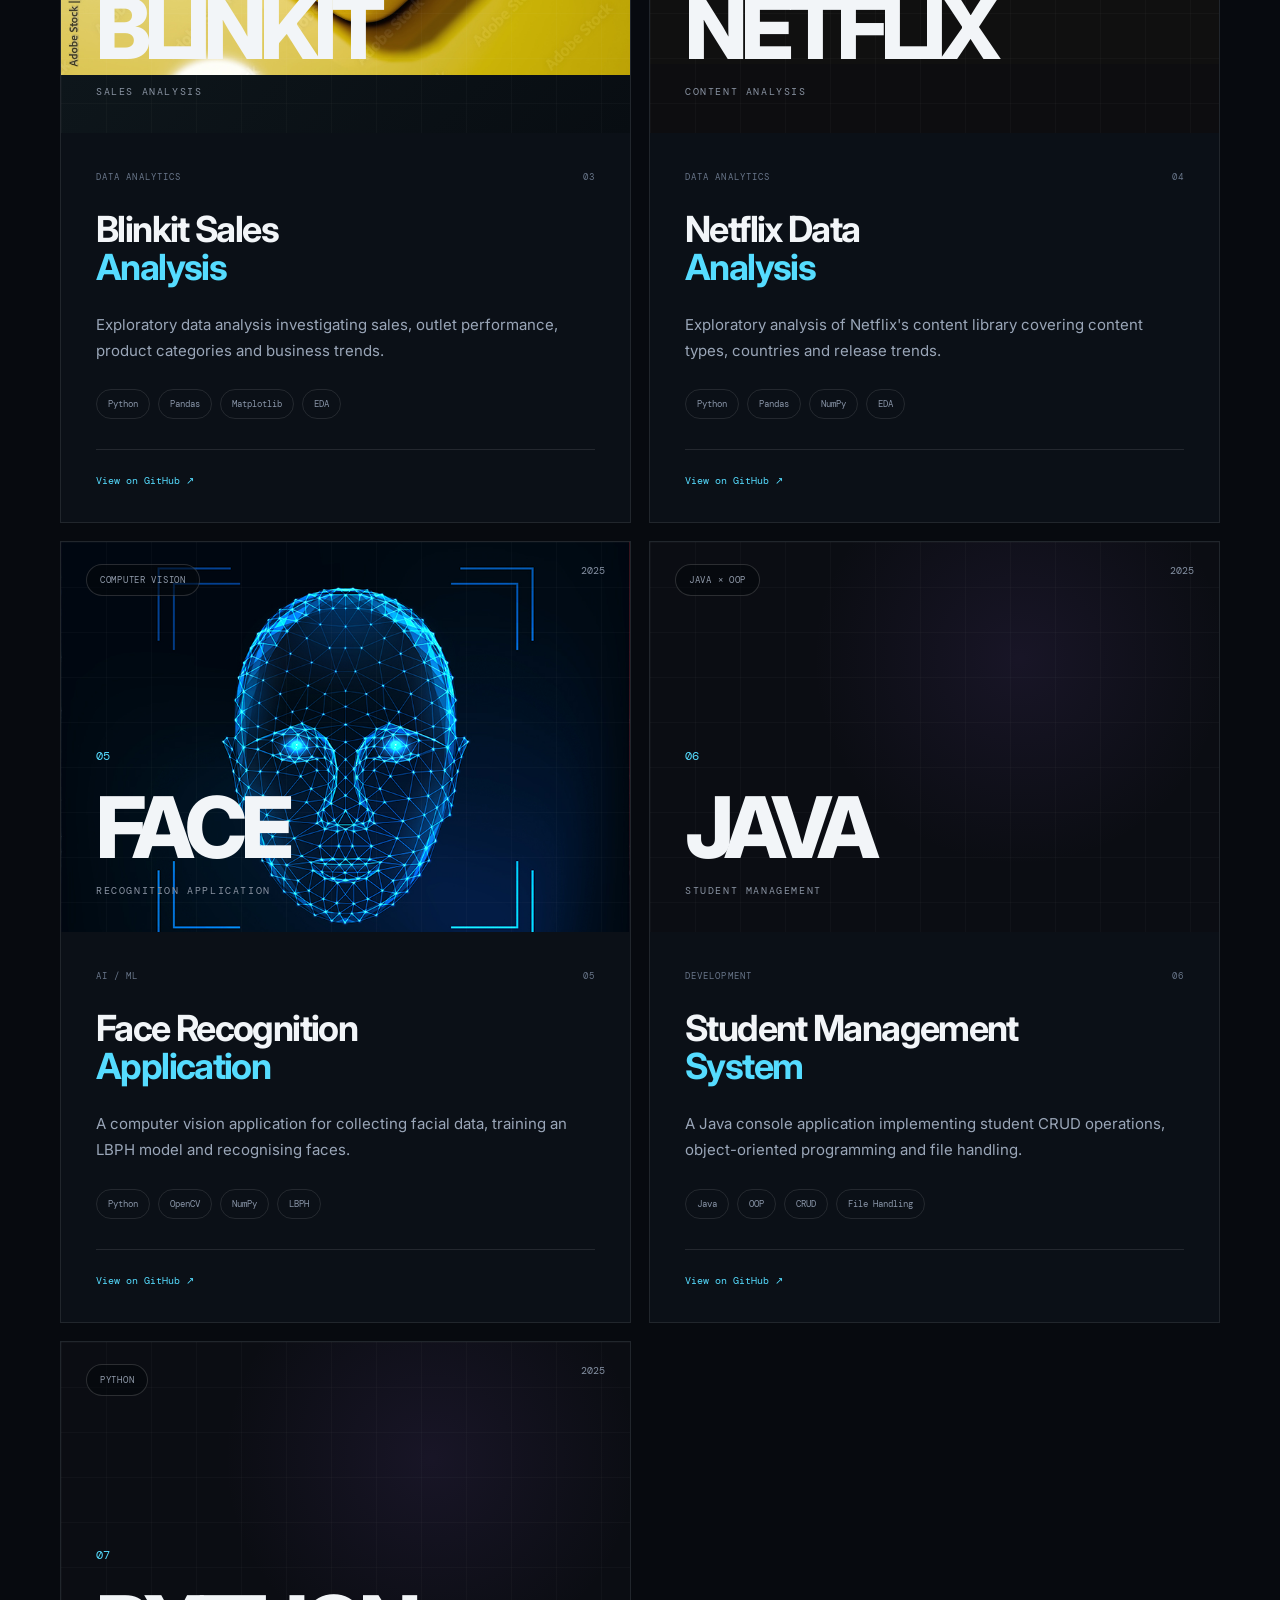
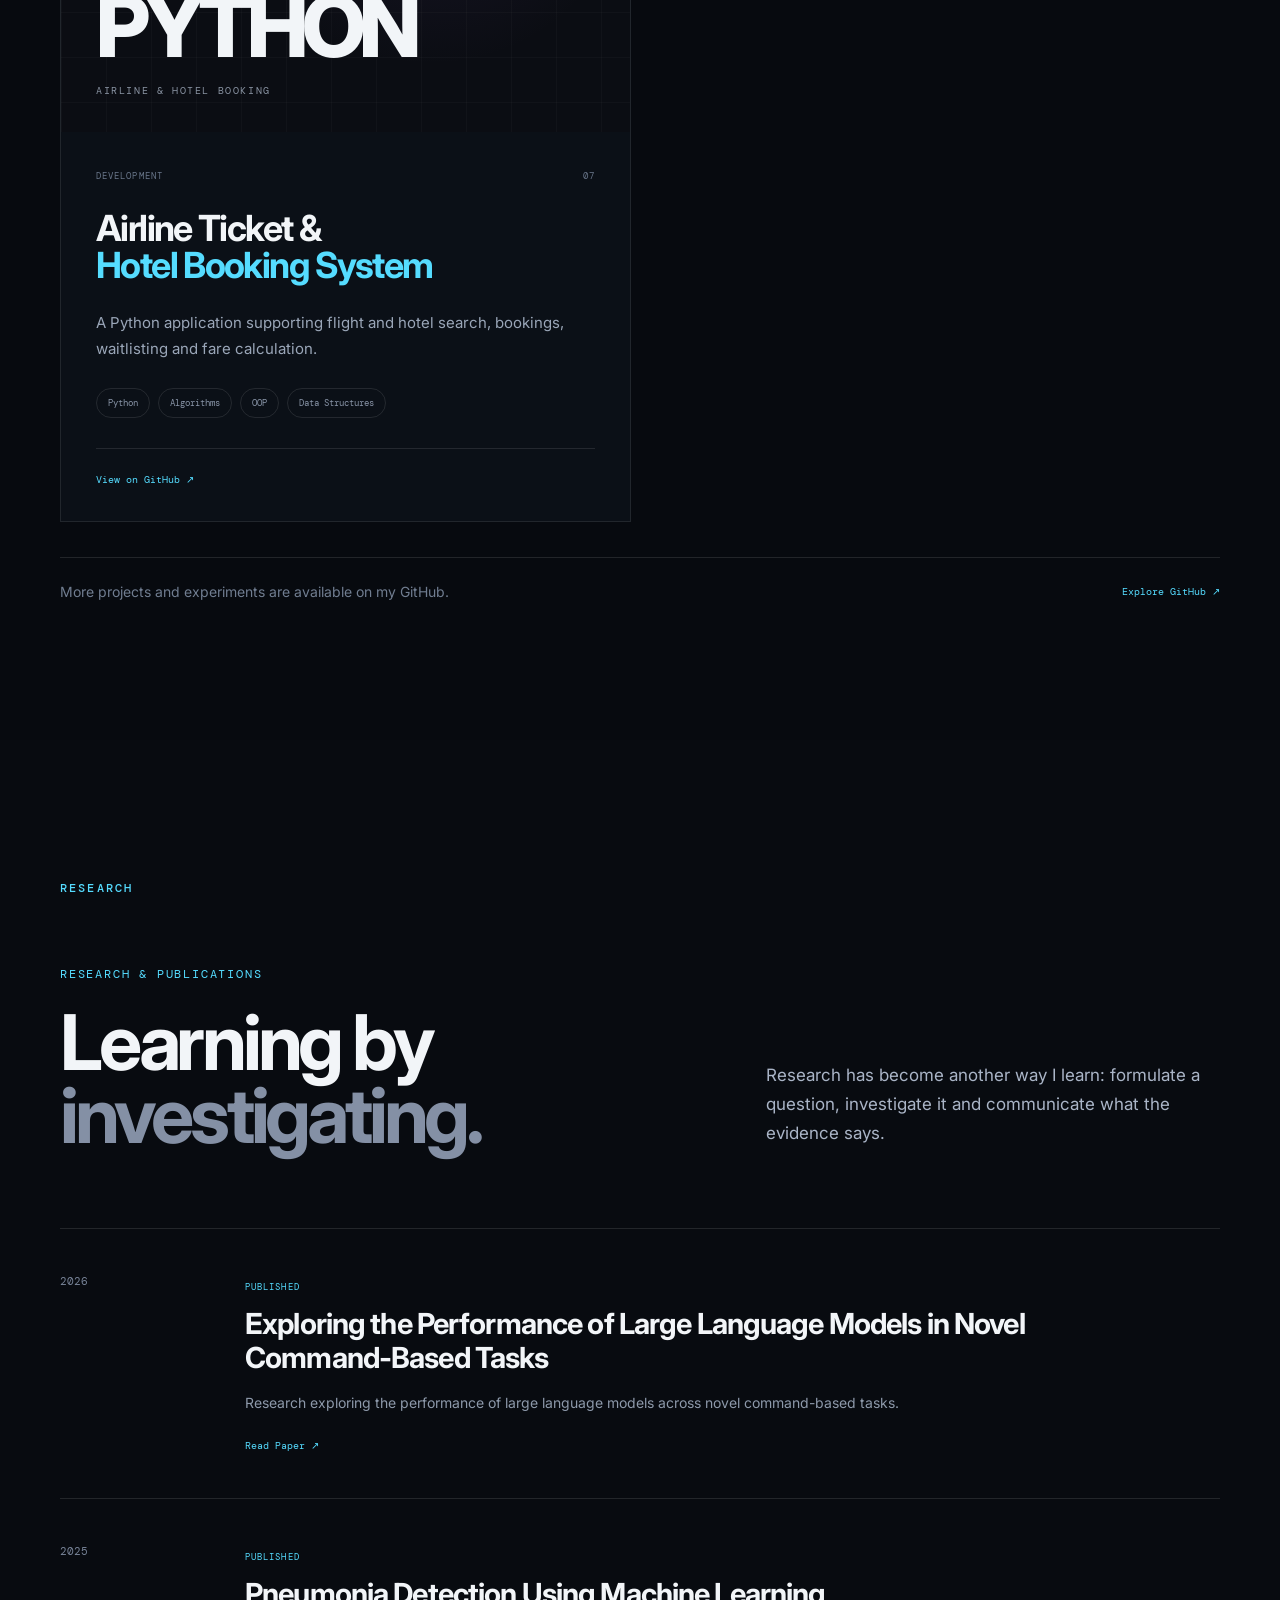
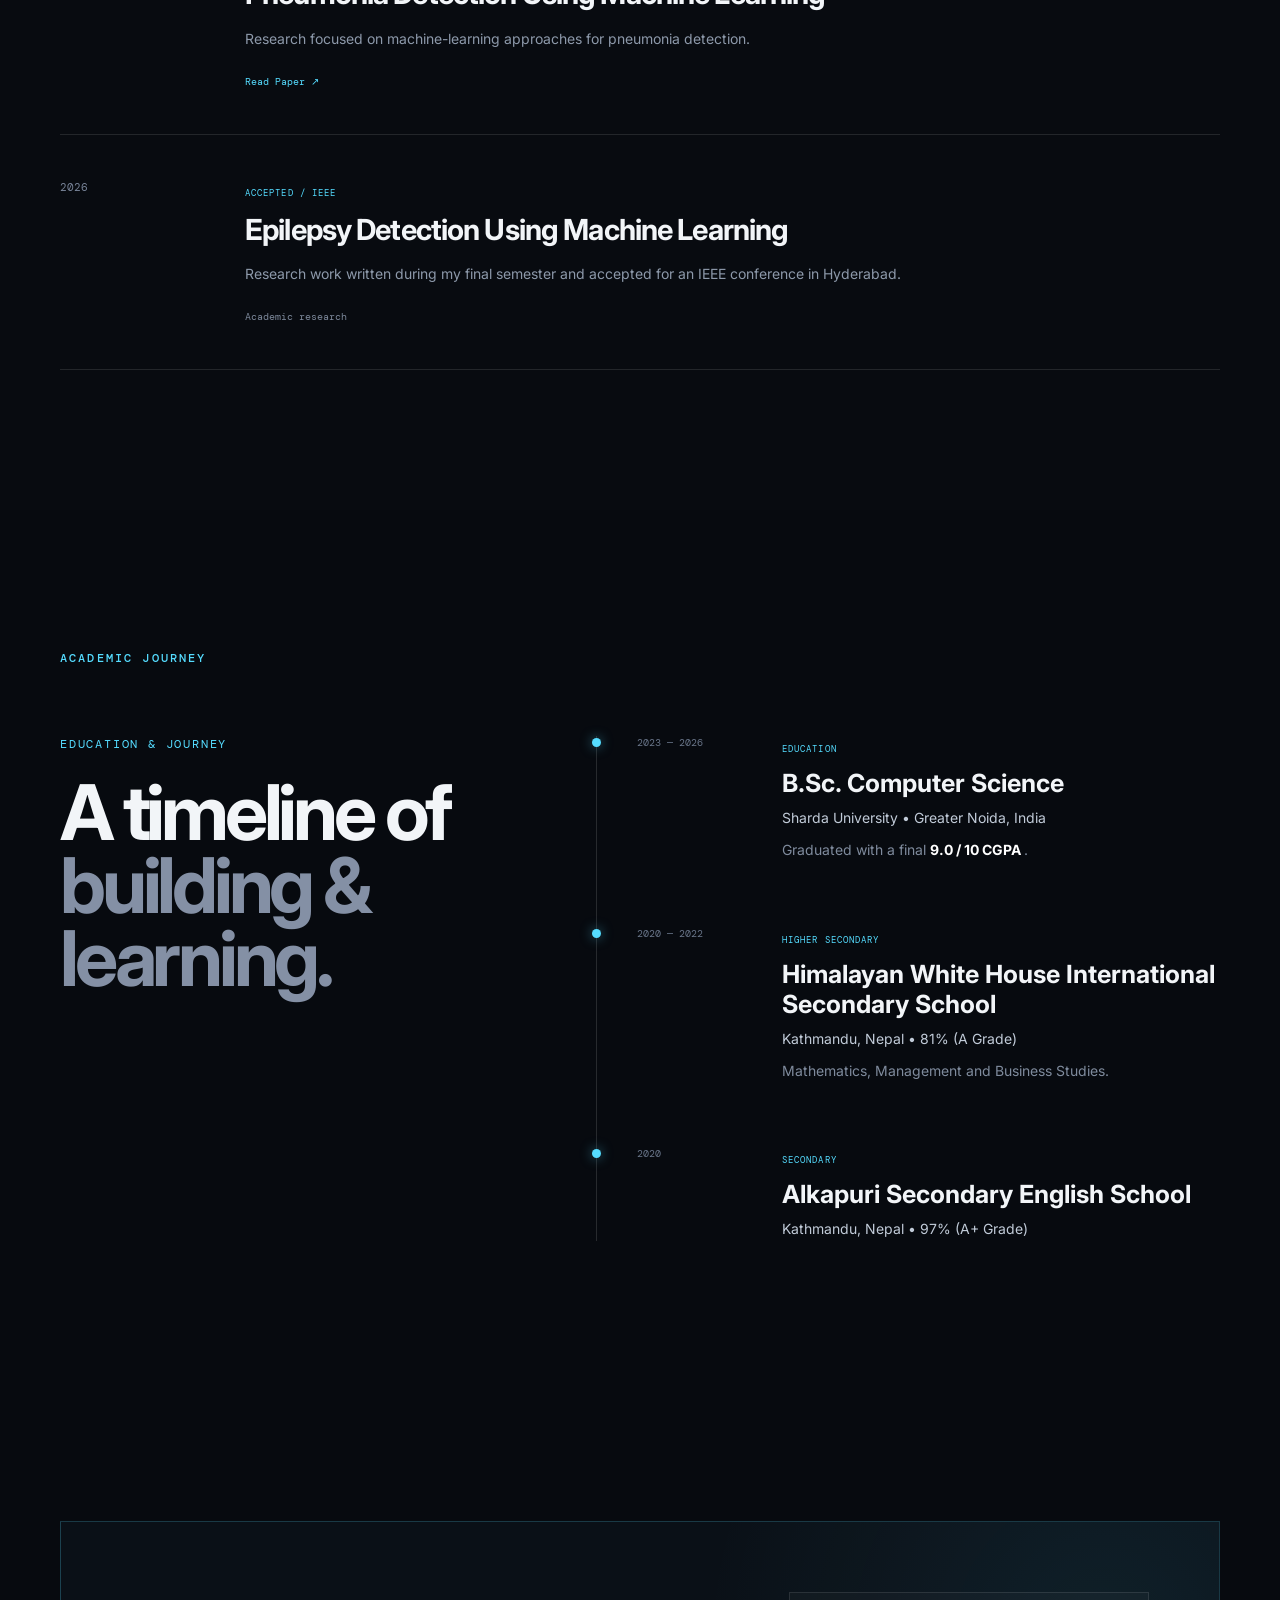
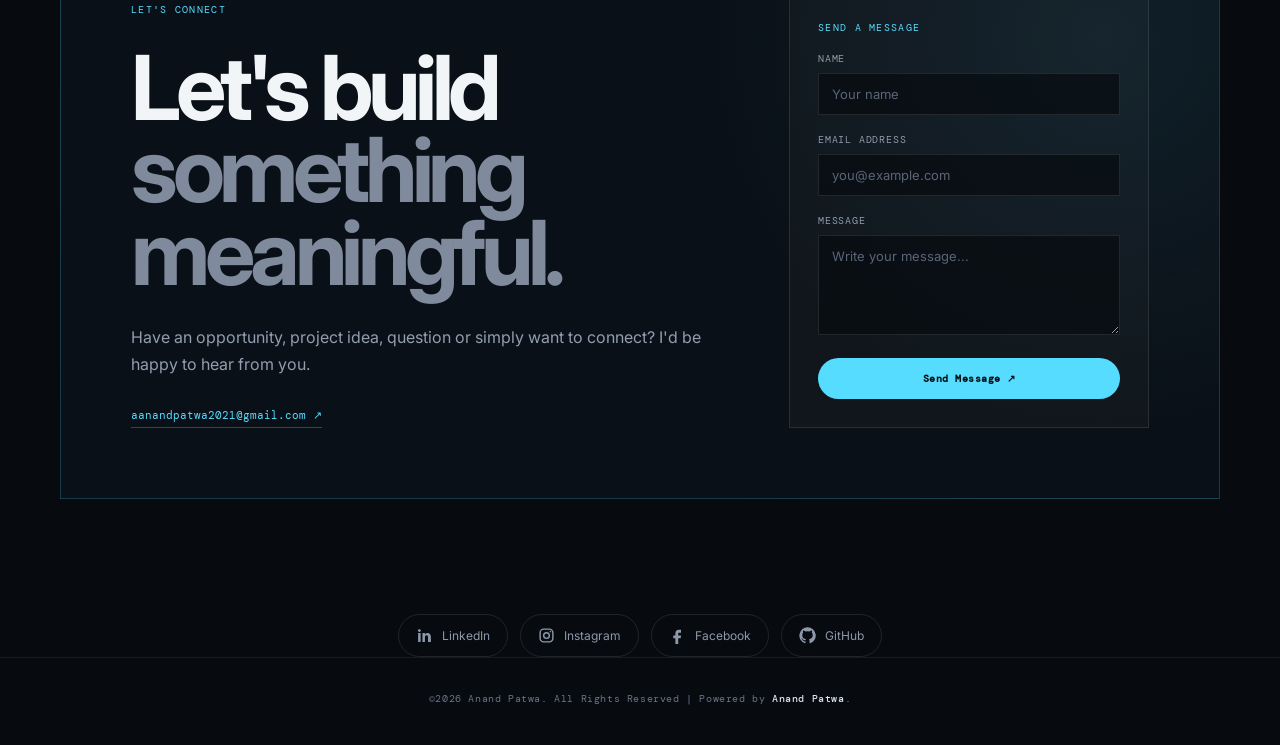
==== commit 72bf9218: "Update portfolio AI chatbox" ====
--- a/index.html
+++ b/index.html
@@ -2329,6 +2329,157 @@
 
     </footer>
 
+    <!-- =====================================================
+     ANAND'S PORTFOLIO AI ASSISTANT
+====================================================== -->
+
+<div class="ai-assistant" id="aiAssistant">
+
+    <div class="ai-chat-window" id="aiChatWindow">
+
+        <!-- HEADER -->
+        <div class="ai-chat-header">
+
+            <div class="ai-chat-title">
+
+                <div class="ai-avatar">
+                    <span>✦</span>
+                </div>
+
+                <div>
+                    <h3>Anand's AI Assistant</h3>
+                    <span>Portfolio Guide</span>
+                </div>
+
+            </div>
+
+            <button
+                type="button"
+                class="ai-close"
+                id="aiClose"
+                aria-label="Close AI assistant"
+            >
+                ×
+            </button>
+
+        </div>
+
+
+        <!-- CHAT CONTENT -->
+        <div class="ai-chat-body" id="aiChatBody">
+
+            <div class="ai-message ai-message-bot">
+
+                <div class="ai-message-avatar">
+                    ✦
+                </div>
+
+                <div class="ai-message-content">
+
+                    <p>
+                        Hey! 👋 I'm Anand's Portfolio Assistant.
+                    </p>
+
+                    <p>
+                        Looking for someone to build something,
+                        solve a technical problem, analyze data,
+                        or bring an idea to life?
+                    </p>
+
+                    <p>
+                        Ask me what Anand can help you with.
+                    </p>
+
+                </div>
+
+            </div>
+
+
+            <!-- QUICK QUESTIONS -->
+
+            <div class="ai-quick-questions">
+
+                <button type="button" data-question="what-can-anand-do">
+                    What can Anand do?
+                </button>
+
+                <button type="button" data-question="programming">
+                    Programming
+                </button>
+
+                <button type="button" data-question="web-development">
+                    Web Development
+                </button>
+
+                <button type="button" data-question="data-analysis">
+                    Data & Analysis
+                </button>
+
+                <button type="button" data-question="problem-solving">
+                    Problem Solving
+                </button>
+
+                <button type="button" data-question="projects">
+                    Projects
+                </button>
+
+                <button type="button" data-question="work-with-anand">
+                    Work With Anand
+                </button>
+
+            </div>
+
+        </div>
+
+
+        <!-- INPUT -->
+        <form class="ai-chat-input-area" id="aiChatForm">
+
+            <input
+                type="text"
+                id="aiChatInput"
+                placeholder="Ask something about Anand..."
+                autocomplete="off"
+                maxlength="200"
+            >
+
+            <button
+                type="submit"
+                id="aiSendButton"
+                aria-label="Send message"
+            >
+                ↗
+            </button>
+
+        </form>
+
+    </div>
+
+
+    <!-- UNIQUE COLLAPSED BUTTON -->
+
+    <button
+        type="button"
+        class="ai-launcher"
+        id="aiLauncher"
+        aria-label="Open Anand's AI Assistant"
+        aria-expanded="true"
+    >
+
+        <span class="ai-launcher-orbit"></span>
+
+        <span class="ai-launcher-symbol">
+            ✦
+        </span>
+
+        <span class="ai-launcher-label">
+            ASK ANAND
+        </span>
+
+    </button>
+
+</div>
+
 
     <!-- =====================================================
          JAVASCRIPT
--- a/style.css
+++ b/style.css
@@ -2375,4 +2375,638 @@
 
 ::-webkit-scrollbar-thumb:hover {
     background: #3d4857;
+}
+/* =========================================================
+   ANAND'S PORTFOLIO AI ASSISTANT
+========================================================= */
+
+.ai-assistant {
+    position: fixed;
+    right: 28px;
+    bottom: 28px;
+    z-index: 9999;
+    font-family: var(--mono);
+}
+
+
+/* =========================================================
+   CHAT WINDOW
+========================================================= */
+
+.ai-chat-window {
+    width: 370px;
+    max-width: calc(100vw - 32px);
+
+    background: #0b1017;
+
+    border: 1px solid rgba(98, 222, 252, 0.25);
+    border-radius: 18px;
+
+    overflow: hidden;
+
+    box-shadow:
+        0 20px 60px rgba(0, 0, 0, 0.55),
+        0 0 35px rgba(98, 222, 252, 0.08);
+
+    transform-origin: bottom right;
+
+    opacity: 0;
+    visibility: hidden;
+    transform: translateY(18px) scale(0.96);
+
+    transition:
+        opacity 0.3s ease,
+        transform 0.3s ease,
+        visibility 0.3s ease;
+}
+
+
+/* OPEN STATE */
+
+.ai-assistant.ai-open .ai-chat-window {
+    opacity: 1;
+    visibility: visible;
+    transform: translateY(0) scale(1);
+}
+
+
+/* =========================================================
+   CHAT HEADER
+========================================================= */
+
+.ai-chat-header {
+    display: flex;
+    justify-content: space-between;
+    align-items: center;
+
+    padding: 16px 17px;
+
+    border-bottom: 1px solid rgba(255, 255, 255, 0.07);
+
+    background: #0d131b;
+}
+
+
+.ai-chat-title {
+    display: flex;
+    align-items: center;
+    gap: 11px;
+}
+
+
+.ai-avatar {
+    width: 38px;
+    height: 38px;
+
+    display: flex;
+    align-items: center;
+    justify-content: center;
+
+    border-radius: 50%;
+
+    border: 1px solid rgba(98, 222, 252, 0.35);
+
+    color: #62defc;
+
+    font-size: 18px;
+
+    background: rgba(98, 222, 252, 0.06);
+
+    box-shadow: 0 0 18px rgba(98, 222, 252, 0.12);
+}
+
+
+.ai-chat-title h3 {
+    margin: 0;
+
+    color: #f1f5f9;
+
+    font-family: Arial, Helvetica, sans-serif;
+    font-size: 14px;
+
+    font-weight: 600;
+}
+
+
+.ai-chat-title span {
+    display: block;
+
+    margin-top: 3px;
+
+    color: #697587;
+
+    font-size: 9px;
+
+    letter-spacing: 0.08em;
+}
+
+
+.ai-close {
+    width: 34px;
+    height: 34px;
+
+    border: 0;
+    border-radius: 50%;
+
+    background: transparent;
+
+    color: #77879a;
+
+    font-size: 23px;
+
+    cursor: pointer;
+
+    transition:
+        color 0.2s ease,
+        background 0.2s ease;
+}
+
+
+.ai-close:hover {
+    color: #f1f5f9;
+    background: rgba(255, 255, 255, 0.06);
+}
+
+
+/* =========================================================
+   CHAT BODY
+========================================================= */
+
+.ai-chat-body {
+    padding: 18px;
+
+    max-height: 390px;
+
+    overflow-y: auto;
+
+    scrollbar-width: thin;
+    scrollbar-color: #26313c transparent;
+}
+
+
+.ai-message {
+    display: flex;
+    gap: 10px;
+
+    margin-bottom: 18px;
+}
+
+
+.ai-message-avatar {
+    flex: 0 0 29px;
+
+    width: 29px;
+    height: 29px;
+
+    display: flex;
+    align-items: center;
+    justify-content: center;
+
+    margin-top: 2px;
+
+    border-radius: 50%;
+
+    background: rgba(98, 222, 252, 0.07);
+
+    border: 1px solid rgba(98, 222, 252, 0.2);
+
+    color: #62defc;
+
+    font-size: 13px;
+}
+
+
+.ai-message-content {
+    padding: 11px 13px;
+
+    border-radius: 4px 13px 13px 13px;
+
+    background: #111821;
+
+    border: 1px solid rgba(255, 255, 255, 0.055);
+
+    color: #aeb9c8;
+
+    font-family: Arial, Helvetica, sans-serif;
+
+    font-size: 13px;
+
+    line-height: 1.55;
+}
+
+
+.ai-message-content p {
+    margin: 0 0 9px;
+}
+
+
+.ai-message-content p:last-child {
+    margin-bottom: 0;
+}
+
+
+/* =========================================================
+   USER MESSAGE
+========================================================= */
+
+.ai-message-user {
+    justify-content: flex-end;
+}
+
+
+.ai-message-user .ai-message-content {
+    border-radius: 13px 4px 13px 13px;
+
+    background: rgba(98, 222, 252, 0.08);
+
+    border-color: rgba(98, 222, 252, 0.14);
+
+    color: #dbe8ef;
+}
+
+
+/* =========================================================
+   QUICK QUESTIONS
+========================================================= */
+
+.ai-quick-questions {
+    display: flex;
+
+    flex-wrap: wrap;
+
+    gap: 7px;
+
+    margin-top: 4px;
+}
+
+
+.ai-quick-questions button {
+    padding: 8px 10px;
+
+    border: 1px solid rgba(98, 222, 252, 0.18);
+
+    border-radius: 20px;
+
+    background: rgba(98, 222, 252, 0.035);
+
+    color: #9eafc0;
+
+    font-family: var(--mono);
+
+    font-size: 9px;
+
+    letter-spacing: 0.02em;
+
+    cursor: pointer;
+
+    transition:
+        border-color 0.2s ease,
+        color 0.2s ease,
+        background 0.2s ease,
+        transform 0.2s ease;
+}
+
+
+.ai-quick-questions button:hover {
+    border-color: rgba(98, 222, 252, 0.45);
+
+    color: #62defc;
+
+    background: rgba(98, 222, 252, 0.07);
+
+    transform: translateY(-1px);
+}
+
+
+/* =========================================================
+   INPUT
+========================================================= */
+
+.ai-chat-input-area {
+    display: flex;
+    align-items: center;
+
+    gap: 8px;
+
+    padding: 12px;
+
+    border-top: 1px solid rgba(255, 255, 255, 0.07);
+
+    background: #0d131b;
+}
+
+
+.ai-chat-input-area input {
+    flex: 1;
+
+    min-width: 0;
+
+    height: 42px;
+
+    padding: 0 13px;
+
+    border: 1px solid rgba(255, 255, 255, 0.09);
+
+    border-radius: 10px;
+
+    outline: none;
+
+    background: #080d13;
+
+    color: #e8eef5;
+
+    font-family: Arial, Helvetica, sans-serif;
+
+    font-size: 13px;
+
+    transition: border-color 0.2s ease;
+}
+
+
+.ai-chat-input-area input::placeholder {
+    color: #596879;
+}
+
+
+.ai-chat-input-area input:focus {
+    border-color: rgba(98, 222, 252, 0.35);
+}
+
+
+.ai-chat-input-area button {
+    flex: 0 0 42px;
+
+    width: 42px;
+    height: 42px;
+
+    border: 1px solid rgba(98, 222, 252, 0.3);
+
+    border-radius: 10px;
+
+    background: rgba(98, 222, 252, 0.08);
+
+    color: #62defc;
+
+    font-size: 18px;
+
+    cursor: pointer;
+
+    transition:
+        background 0.2s ease,
+        transform 0.2s ease;
+}
+
+
+.ai-chat-input-area button:hover {
+    background: rgba(98, 222, 252, 0.15);
+
+    transform: translateY(-1px);
+}
+
+
+/* =========================================================
+   UNIQUE AI LAUNCHER
+========================================================= */
+
+.ai-launcher {
+    position: absolute;
+
+    right: 0;
+    bottom: 0;
+
+    width: 62px;
+    height: 62px;
+
+    border: 1px solid rgba(98, 222, 252, 0.4);
+
+    border-radius: 50%;
+
+    background: #0b1017;
+
+    color: #62defc;
+
+    cursor: pointer;
+
+    display: flex;
+    align-items: center;
+    justify-content: center;
+
+    box-shadow:
+        0 10px 30px rgba(0, 0, 0, 0.45),
+        0 0 25px rgba(98, 222, 252, 0.1);
+
+    transition:
+        transform 0.3s ease,
+        border-color 0.3s ease,
+        box-shadow 0.3s ease;
+}
+
+
+.ai-launcher:hover {
+    transform: translateY(-3px);
+
+    border-color: rgba(98, 222, 252, 0.75);
+
+    box-shadow:
+        0 14px 35px rgba(0, 0, 0, 0.5),
+        0 0 35px rgba(98, 222, 252, 0.18);
+}
+
+
+/* AI SYMBOL */
+
+.ai-launcher-symbol {
+    position: relative;
+
+    z-index: 2;
+
+    font-size: 22px;
+
+    line-height: 1;
+
+    text-shadow: 0 0 12px rgba(98, 222, 252, 0.65);
+}
+
+
+/* ORBIT */
+
+.ai-launcher-orbit {
+    position: absolute;
+
+    width: 43px;
+    height: 19px;
+
+    border: 1px solid rgba(98, 222, 252, 0.35);
+
+    border-radius: 50%;
+
+    transform: rotate(-35deg);
+
+    animation: aiOrbit 3s linear infinite;
+}
+
+
+.ai-launcher-orbit::after {
+    content: "";
+
+    position: absolute;
+
+    width: 5px;
+    height: 5px;
+
+    top: 1px;
+    right: 4px;
+
+    border-radius: 50%;
+
+    background: #62defc;
+
+    box-shadow: 0 0 9px rgba(98, 222, 252, 0.9);
+}
+
+
+@keyframes aiOrbit {
+
+    from {
+        transform: rotate(-35deg);
+    }
+
+    to {
+        transform: rotate(325deg);
+    }
+
+}
+
+
+/* ASK ANAND LABEL */
+
+.ai-launcher-label {
+    position: absolute;
+
+    right: 72px;
+
+    padding: 7px 10px;
+
+    border: 1px solid rgba(98, 222, 252, 0.18);
+
+    border-radius: 6px;
+
+    background: #0b1017;
+
+    color: #62defc;
+
+    font-family: var(--mono);
+
+    font-size: 8px;
+
+    letter-spacing: 0.12em;
+
+    white-space: nowrap;
+
+    opacity: 0;
+
+    transform: translateX(5px);
+
+    pointer-events: none;
+
+    transition:
+        opacity 0.25s ease,
+        transform 0.25s ease;
+}
+
+
+.ai-launcher:hover .ai-launcher-label {
+    opacity: 1;
+
+    transform: translateX(0);
+}
+
+
+/* HIDE LAUNCHER WHEN CHAT IS OPEN */
+
+.ai-assistant.ai-open .ai-launcher {
+    opacity: 0;
+
+    pointer-events: none;
+
+    transform: scale(0.7);
+}
+
+
+/* =========================================================
+   ATTENTION ANIMATION ON FIRST LOAD
+========================================================= */
+
+.ai-assistant.ai-attention .ai-launcher {
+    animation: aiAttention 1.2s ease 0.8s 2;
+}
+
+
+@keyframes aiAttention {
+
+    0%,
+    100% {
+        transform: scale(1);
+    }
+
+    50% {
+        transform: scale(1.08);
+    }
+
+}
+
+
+/* =========================================================
+   MOBILE
+========================================================= */
+
+@media (max-width: 600px) {
+
+    .ai-assistant {
+        right: 16px;
+        bottom: 16px;
+    }
+
+    .ai-chat-window {
+        width: min(370px, calc(100vw - 32px));
+
+        border-radius: 16px;
+    }
+
+    .ai-chat-body {
+        max-height: 350px;
+
+        padding: 15px;
+    }
+
+    .ai-launcher {
+        width: 56px;
+        height: 56px;
+    }
+
+    .ai-launcher-label {
+        display: none;
+    }
+
+}
+
+
+/* =========================================================
+   REDUCED MOTION
+========================================================= */
+
+@media (prefers-reduced-motion: reduce) {
+
+    .ai-launcher-orbit,
+    .ai-assistant.ai-attention .ai-launcher {
+        animation: none;
+    }
+
+    .ai-chat-window,
+    .ai-launcher,
+    .ai-quick-questions button,
+    .ai-chat-input-area button {
+        transition: none;
+    }
+
 }
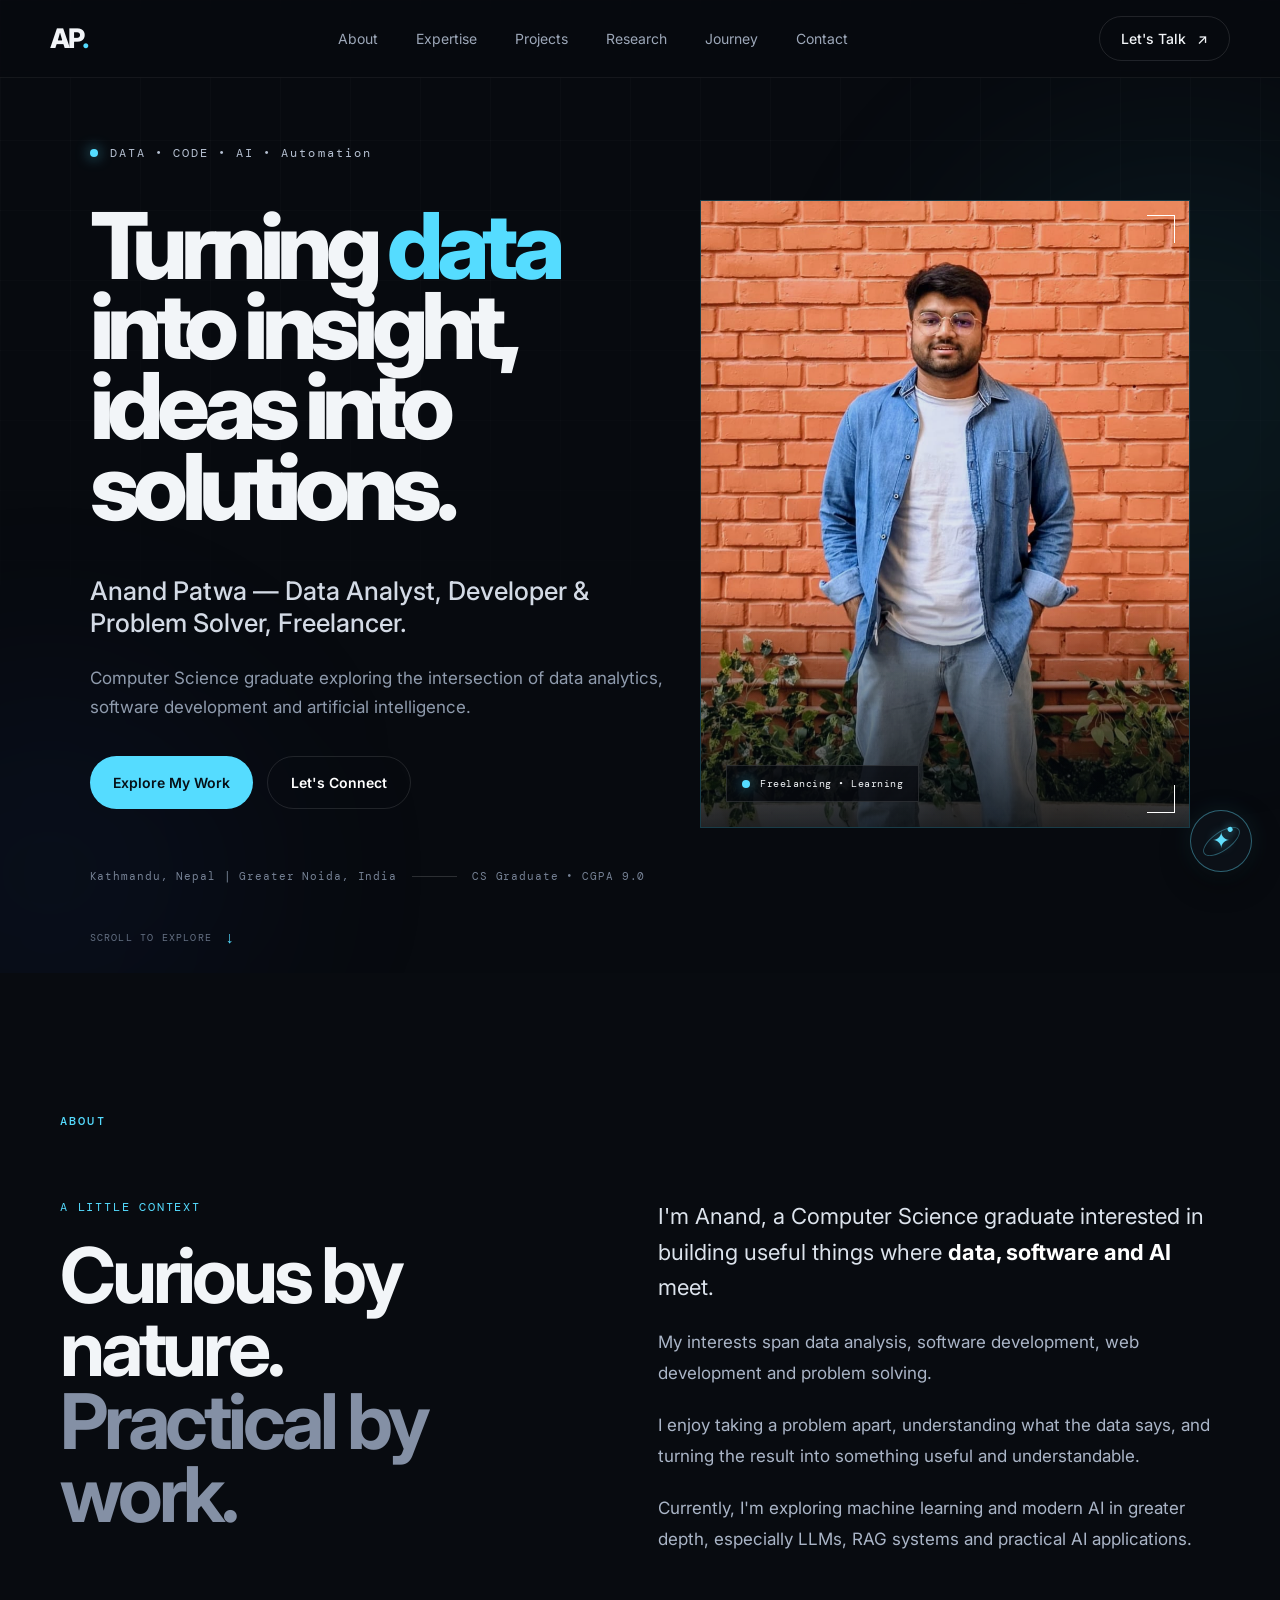
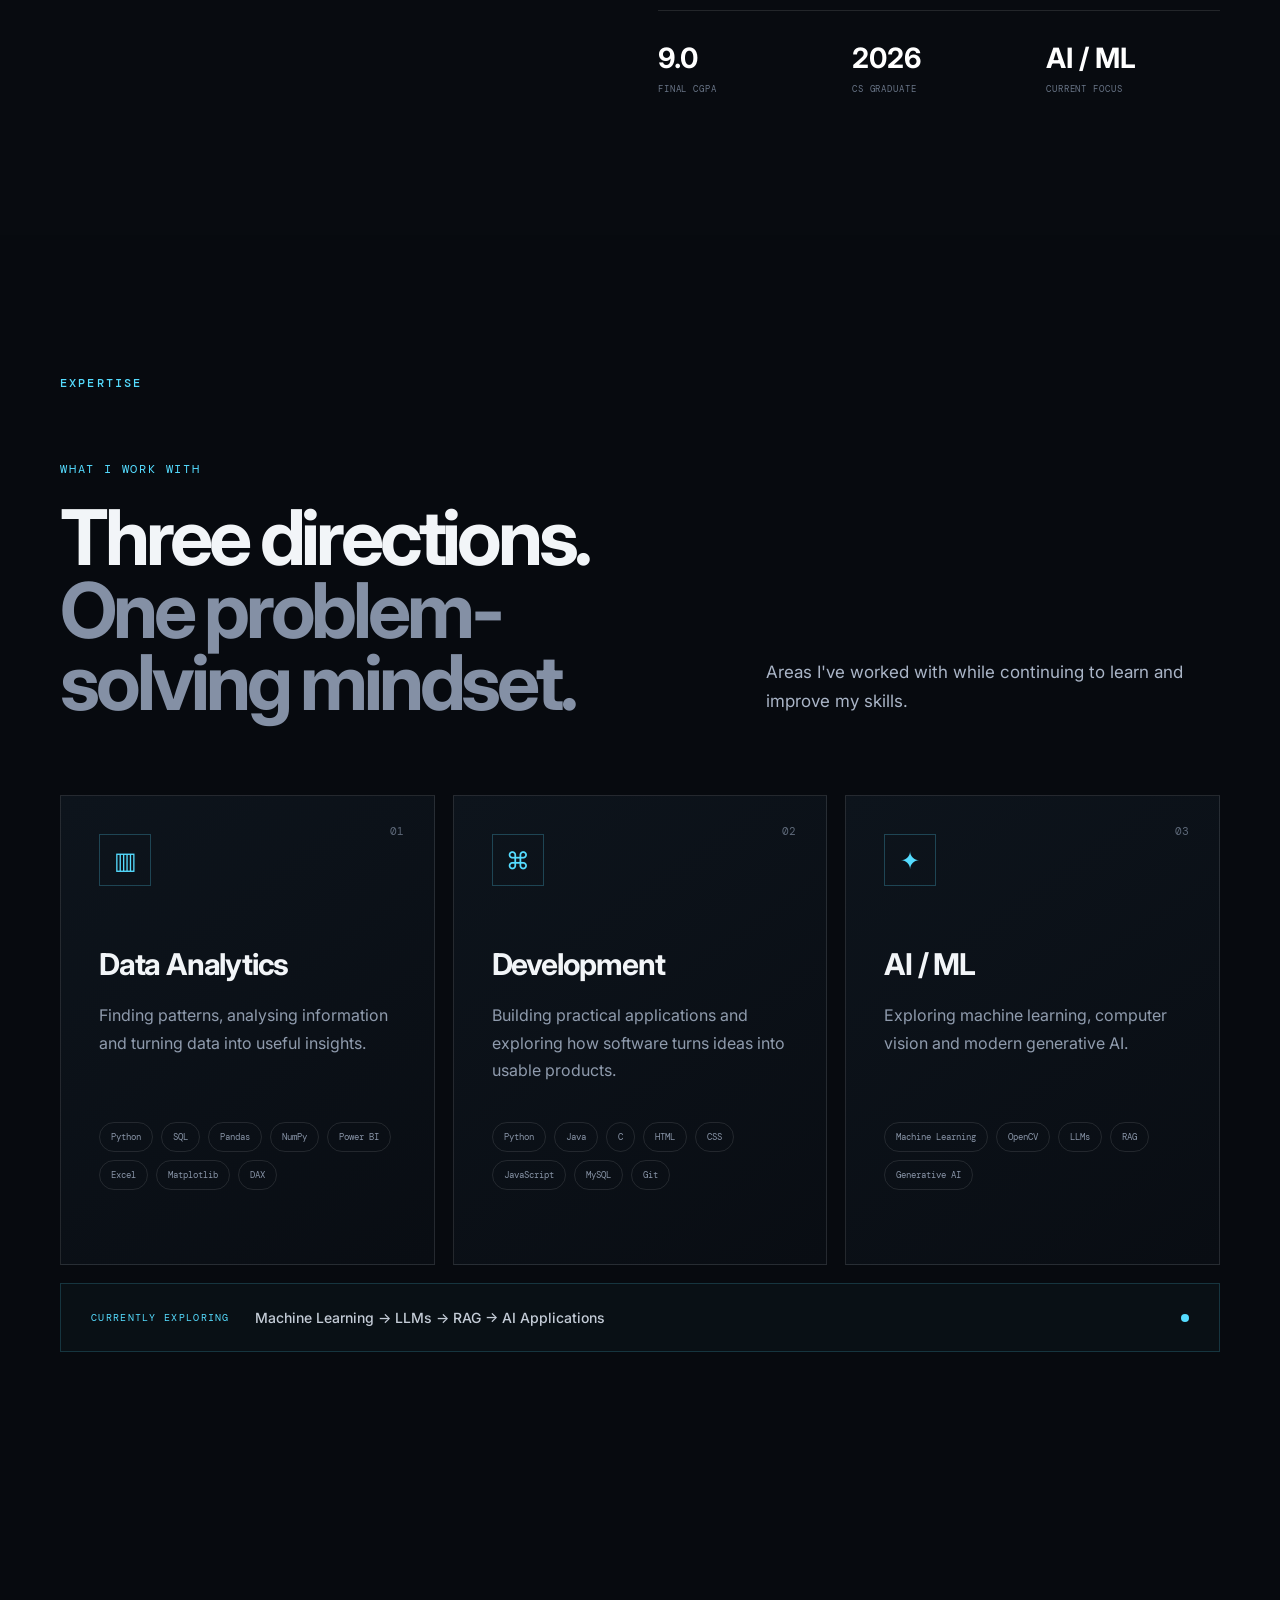
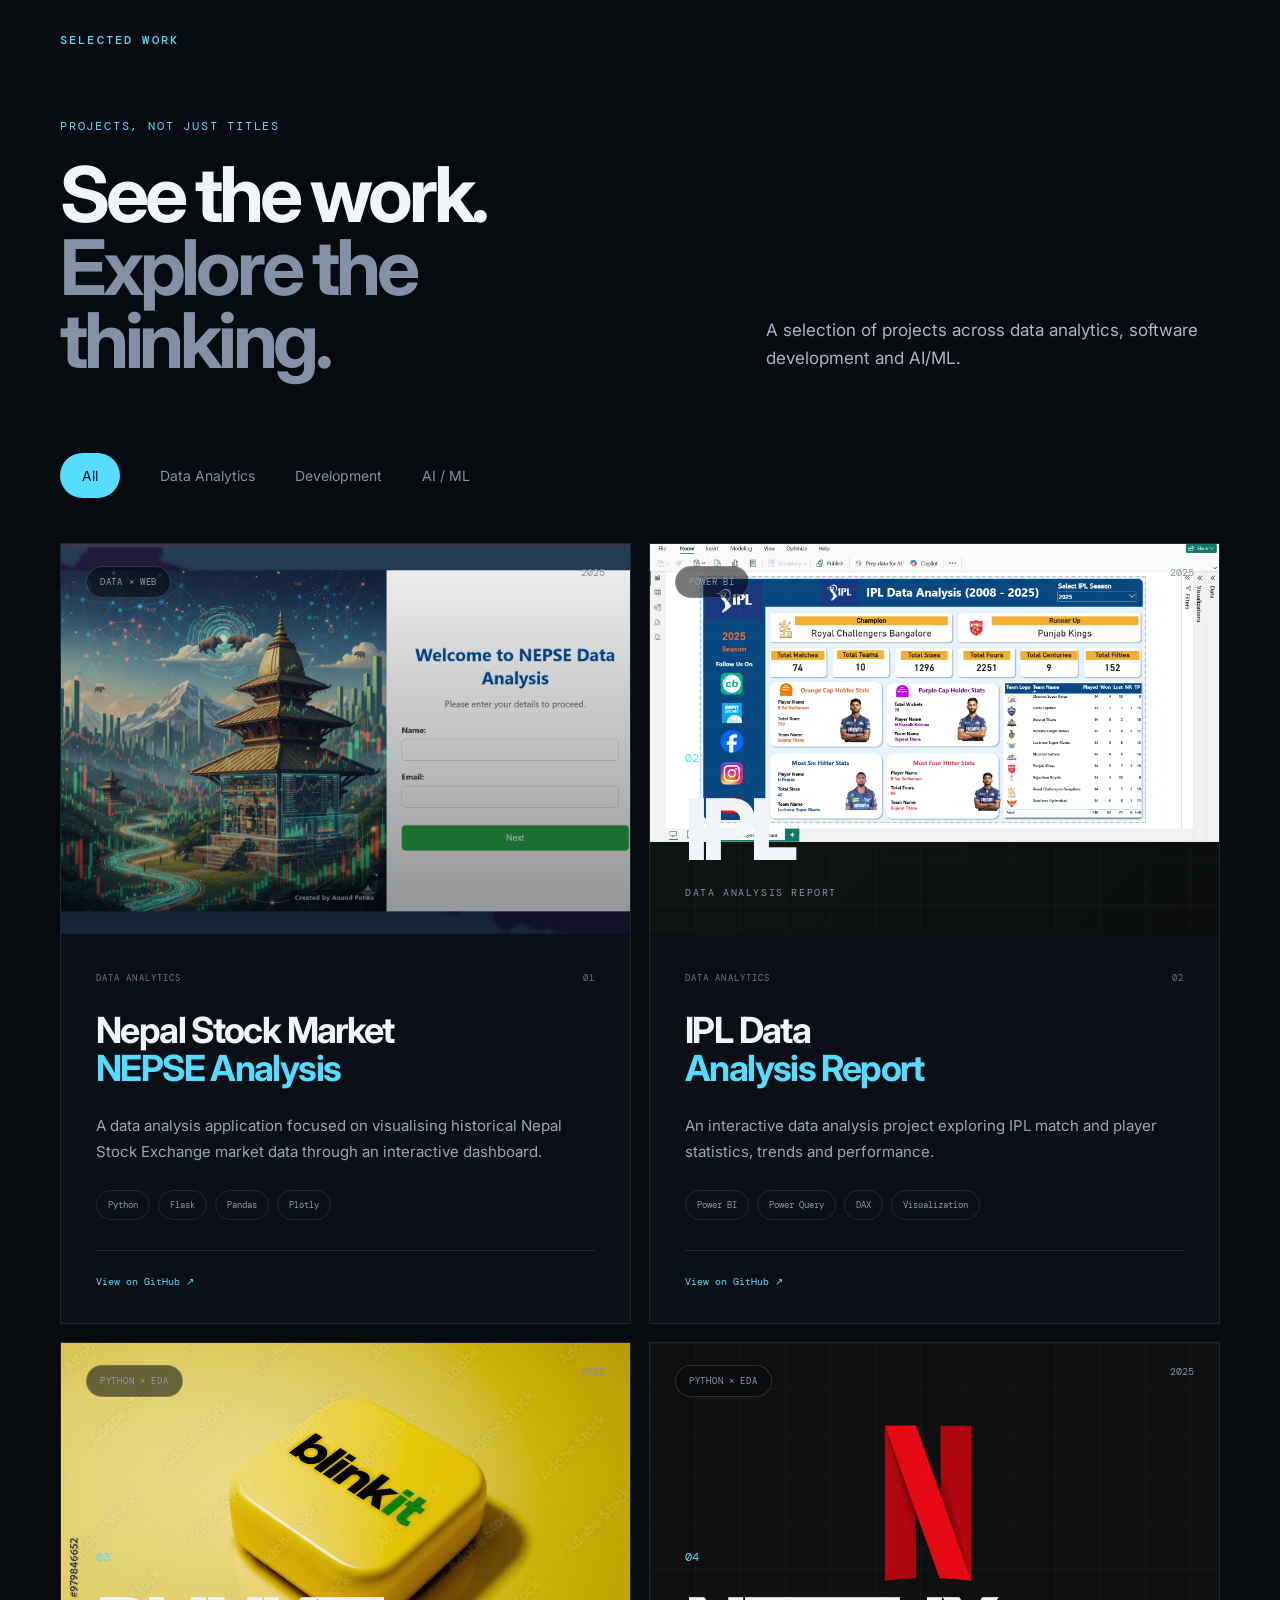
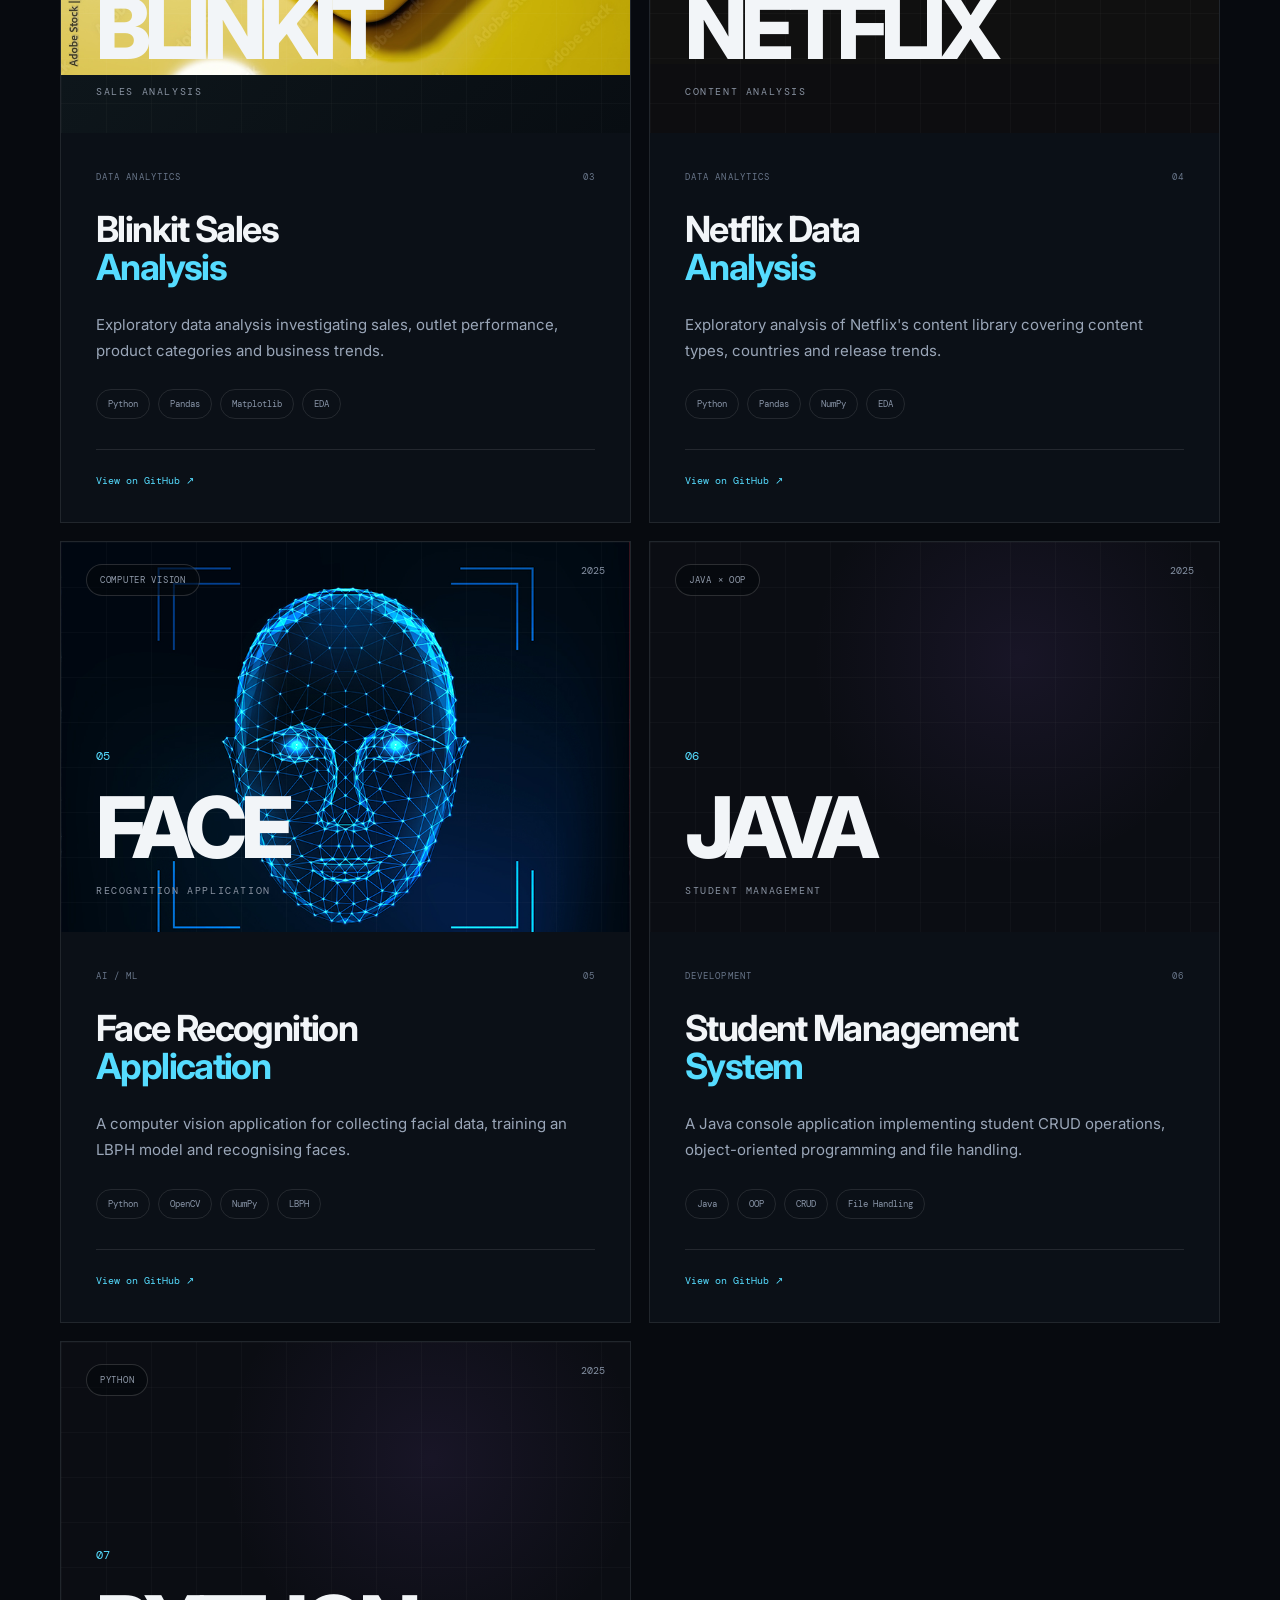
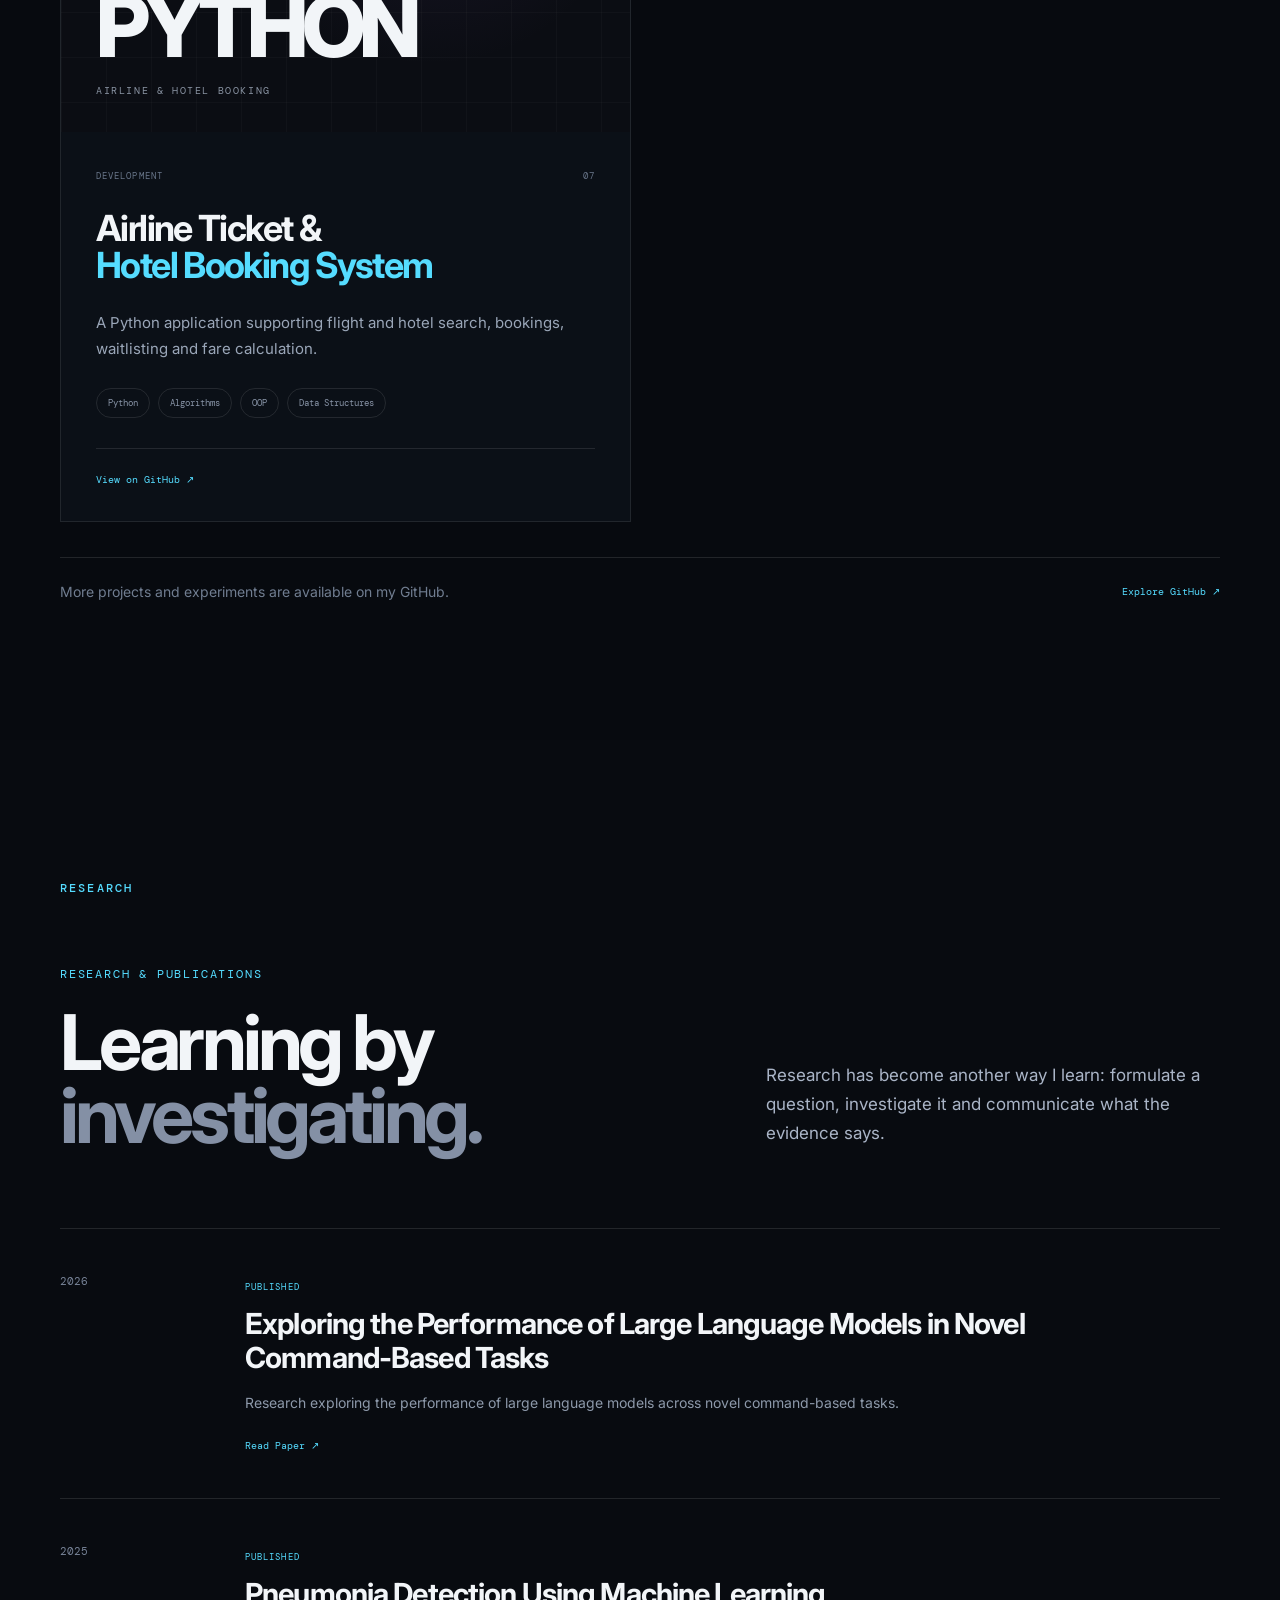
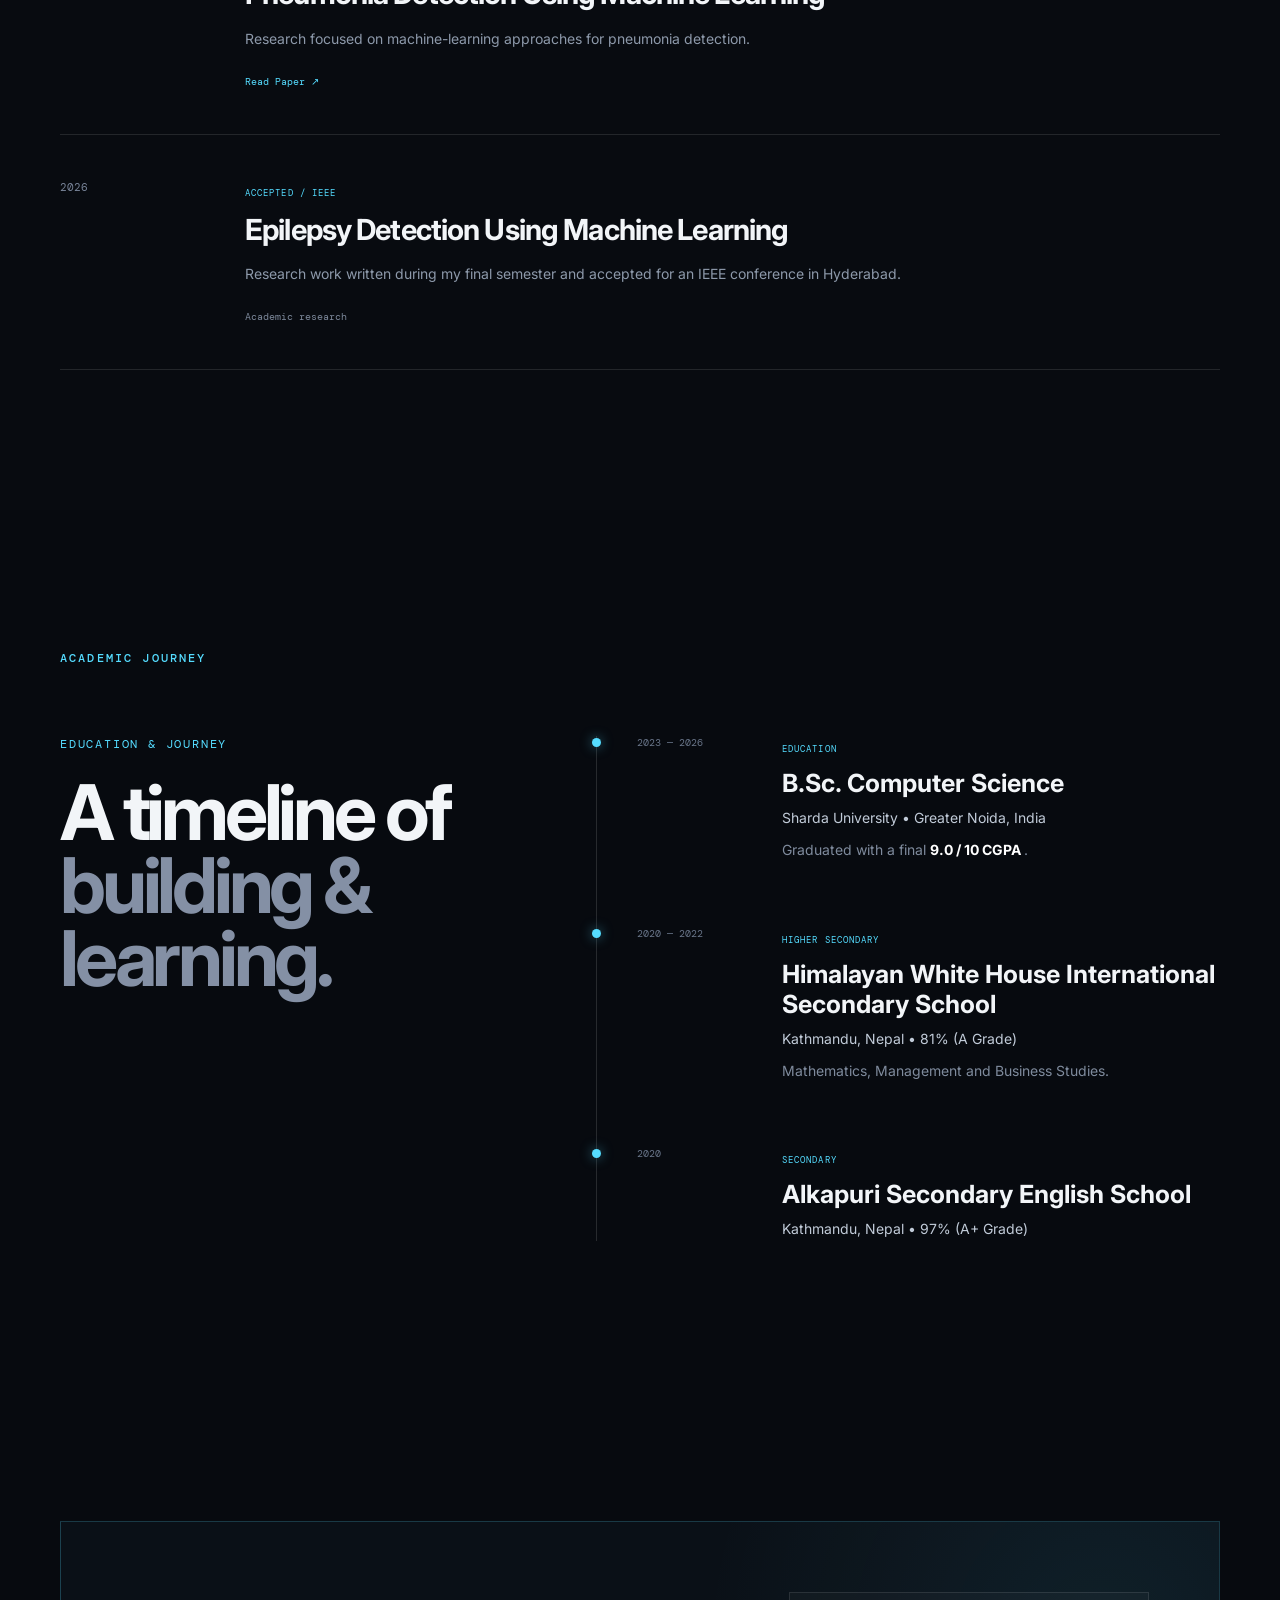
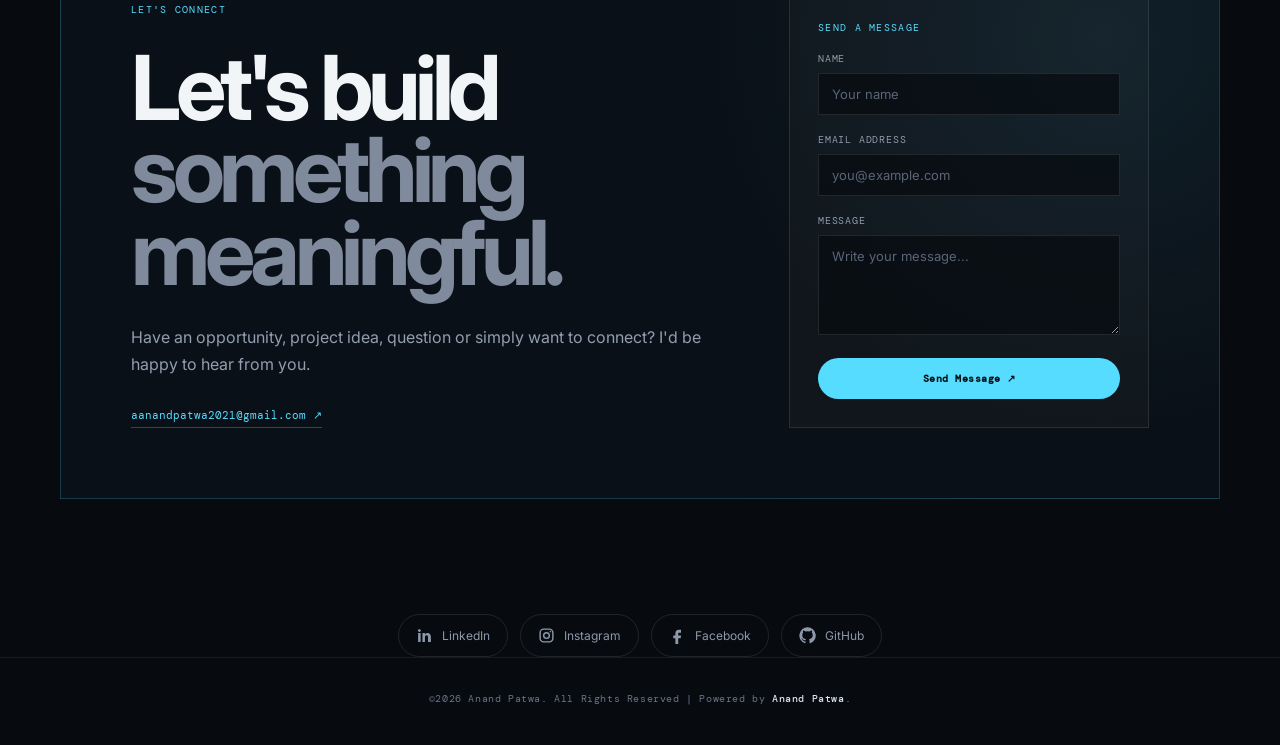
==== commit 57299a58: "Update the Portfolio" ====
--- a/index.html
+++ b/index.html
@@ -238,7 +238,7 @@
 
                         Explore My Work
 
-                        <span>↘</span>
+                        
 
                     </a>
 
@@ -250,7 +250,7 @@
 
                         Let's Connect
 
-                        <span>↗</span>
+                        
 
                     </a>
 
--- a/style.css
+++ b/style.css
@@ -10,6 +10,10 @@
 
 html {
     scroll-behavior: smooth;
+}
+
+section[id] {
+    scroll-margin-top: 80px;
 }
 
 body {
@@ -1980,32 +1984,34 @@
     }
 
     .mobile-navigation {
-        position: absolute;
-
-        top: 68px;
-        left: 0;
-
-        width: 100%;
-
-        display: flex;
-        flex-direction: column;
-
-        padding: 20px;
-
-        background: rgba(7,10,15,0.97);
-
-        border-bottom: 1px solid var(--border);
-
-        opacity: 0;
-        visibility: hidden;
-
-        transform: translateY(-10px);
-
-        transition:
-            opacity 0.25s ease,
-            transform 0.25s ease,
-            visibility 0.25s ease;
-    }
+    position: absolute;
+
+    top: 68px;
+    left: 0;
+
+    width: 100%;
+
+    display: flex;
+    flex-direction: column;
+
+    padding: 20px;
+
+    background: #070a0f;
+
+    border-bottom: 1px solid var(--border);
+
+    z-index: 1001;
+
+    opacity: 0;
+    visibility: hidden;
+
+    transform: translateY(-10px);
+
+    transition:
+        opacity 0.25s ease,
+        transform 0.25s ease,
+        visibility 0.25s ease;
+}
 
     .mobile-navigation.active {
         opacity: 1;
@@ -3009,4 +3015,111 @@
         transition: none;
     }
 
+}
+/* =========================================================
+   FIXED HEADER SCROLL OFFSET
+   ========================================================= */
+
+#about,
+#expertise,
+#projects,
+#research,
+#journey,
+#contact {
+    scroll-margin-top: 90px;
+}
+/* =========================================================
+   MOBILE NAVIGATION — FINAL FIX
+   Keeps navigation completely above page content
+   and prevents hero text from showing through.
+========================================================= */
+
+@media (max-width: 760px) {
+
+    .mobile-navigation {
+        position: fixed;
+
+        top: 68px;
+        left: 0;
+        right: 0;
+
+        width: 100%;
+
+        display: flex;
+        flex-direction: column;
+
+        padding: 20px;
+
+        /* SOLID BACKGROUND */
+        background: #070a0f;
+
+        border-bottom: 1px solid rgba(255, 255, 255, 0.10);
+
+        /* IMPORTANT: keep menu above hero */
+        z-index: 1001;
+
+        opacity: 0;
+        visibility: hidden;
+        pointer-events: none;
+
+        transform: translateY(-10px);
+
+        transition:
+            opacity 0.25s ease,
+            transform 0.25s ease,
+            visibility 0.25s ease;
+    }
+
+
+    /* OPEN MENU */
+
+    .mobile-navigation.active {
+        opacity: 1;
+        visibility: visible;
+        pointer-events: auto;
+
+        transform: translateY(0);
+    }
+
+
+    /* NAVIGATION LINKS */
+
+    .mobile-navigation a {
+        position: relative;
+        z-index: 1;
+
+        display: block;
+
+        padding: 15px 5px;
+
+        color: #a1acbc;
+
+        border-bottom:
+            1px solid rgba(255, 255, 255, 0.06);
+
+        background: #070a0f;
+
+        opacity: 1;
+    }
+
+
+    .mobile-navigation a:last-child {
+        border-bottom: none;
+    }
+
+
+    /* Keep the header above everything */
+
+    .site-header {
+        z-index: 1000;
+    }
+
+
+    /* Keep the mobile menu above hero content */
+
+    .hero,
+    .hero-content,
+    .hero-photo-container {
+        position: relative;
+    }
 }
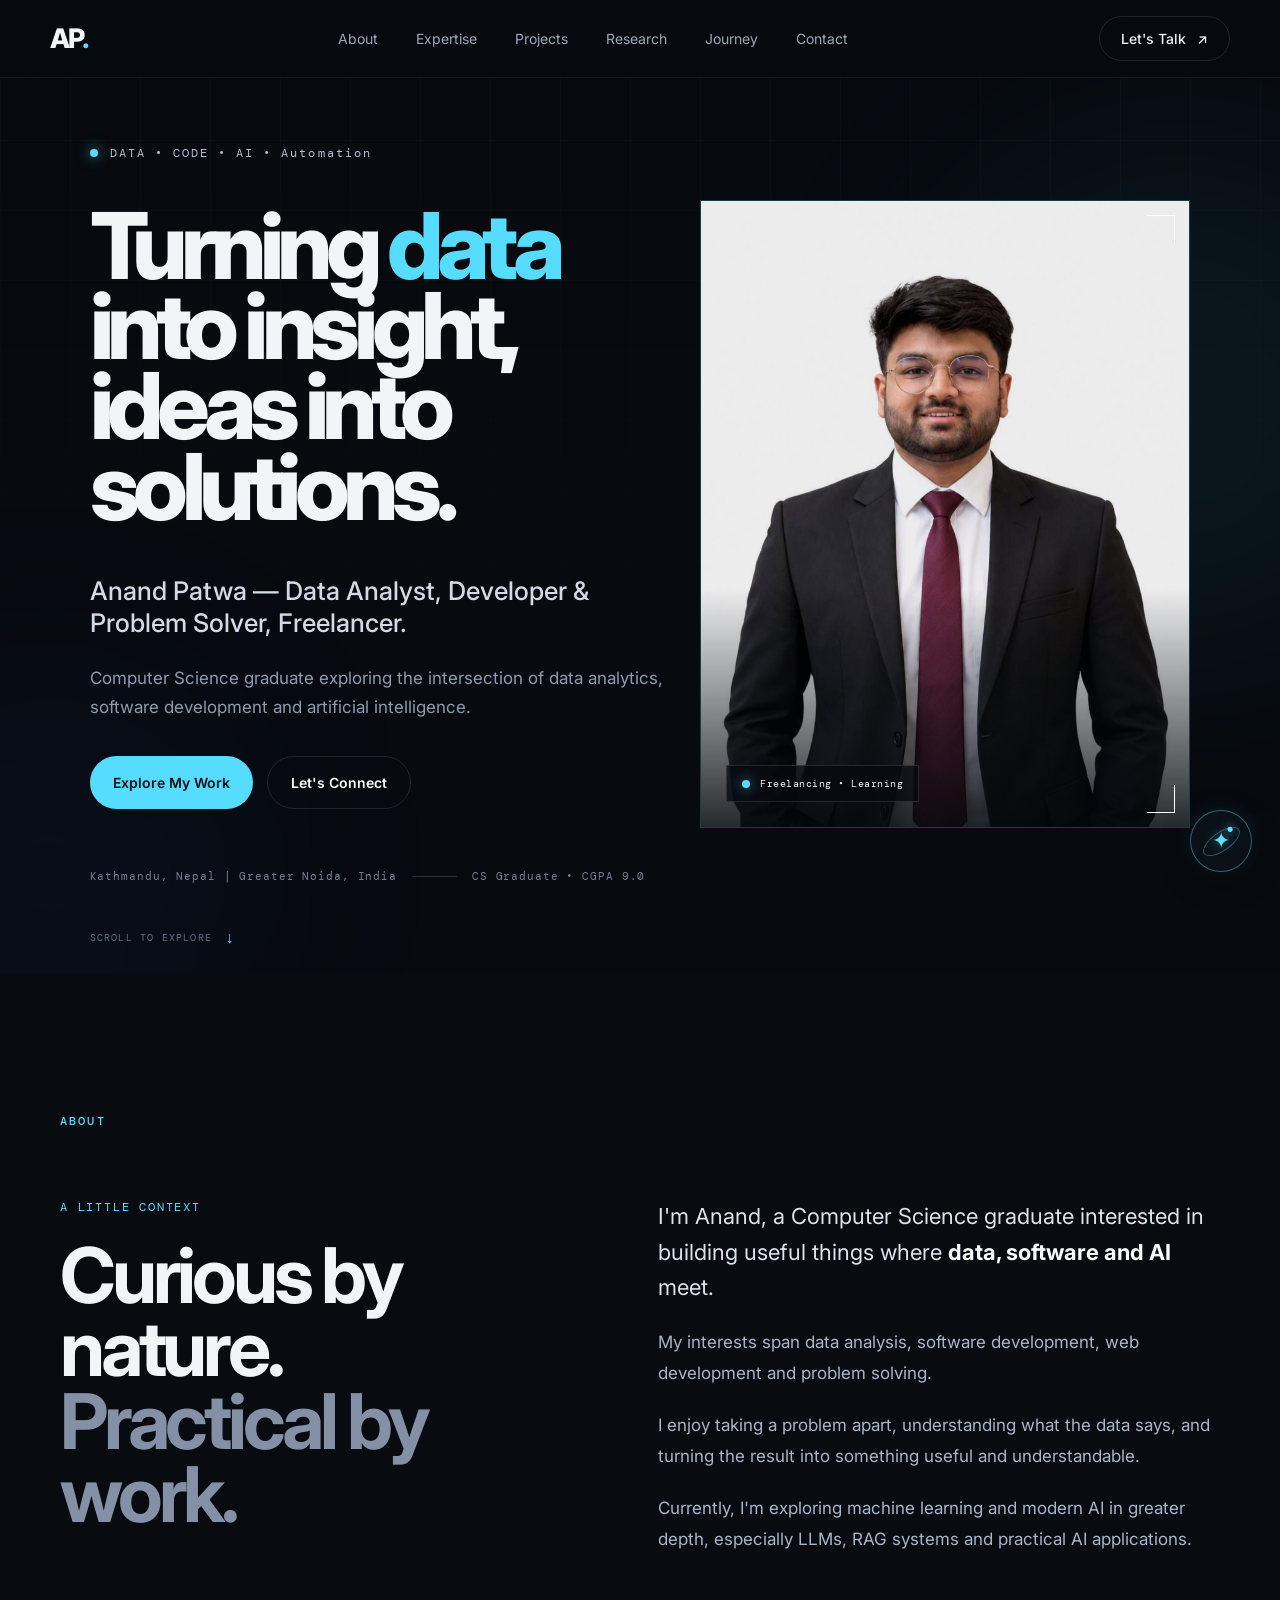
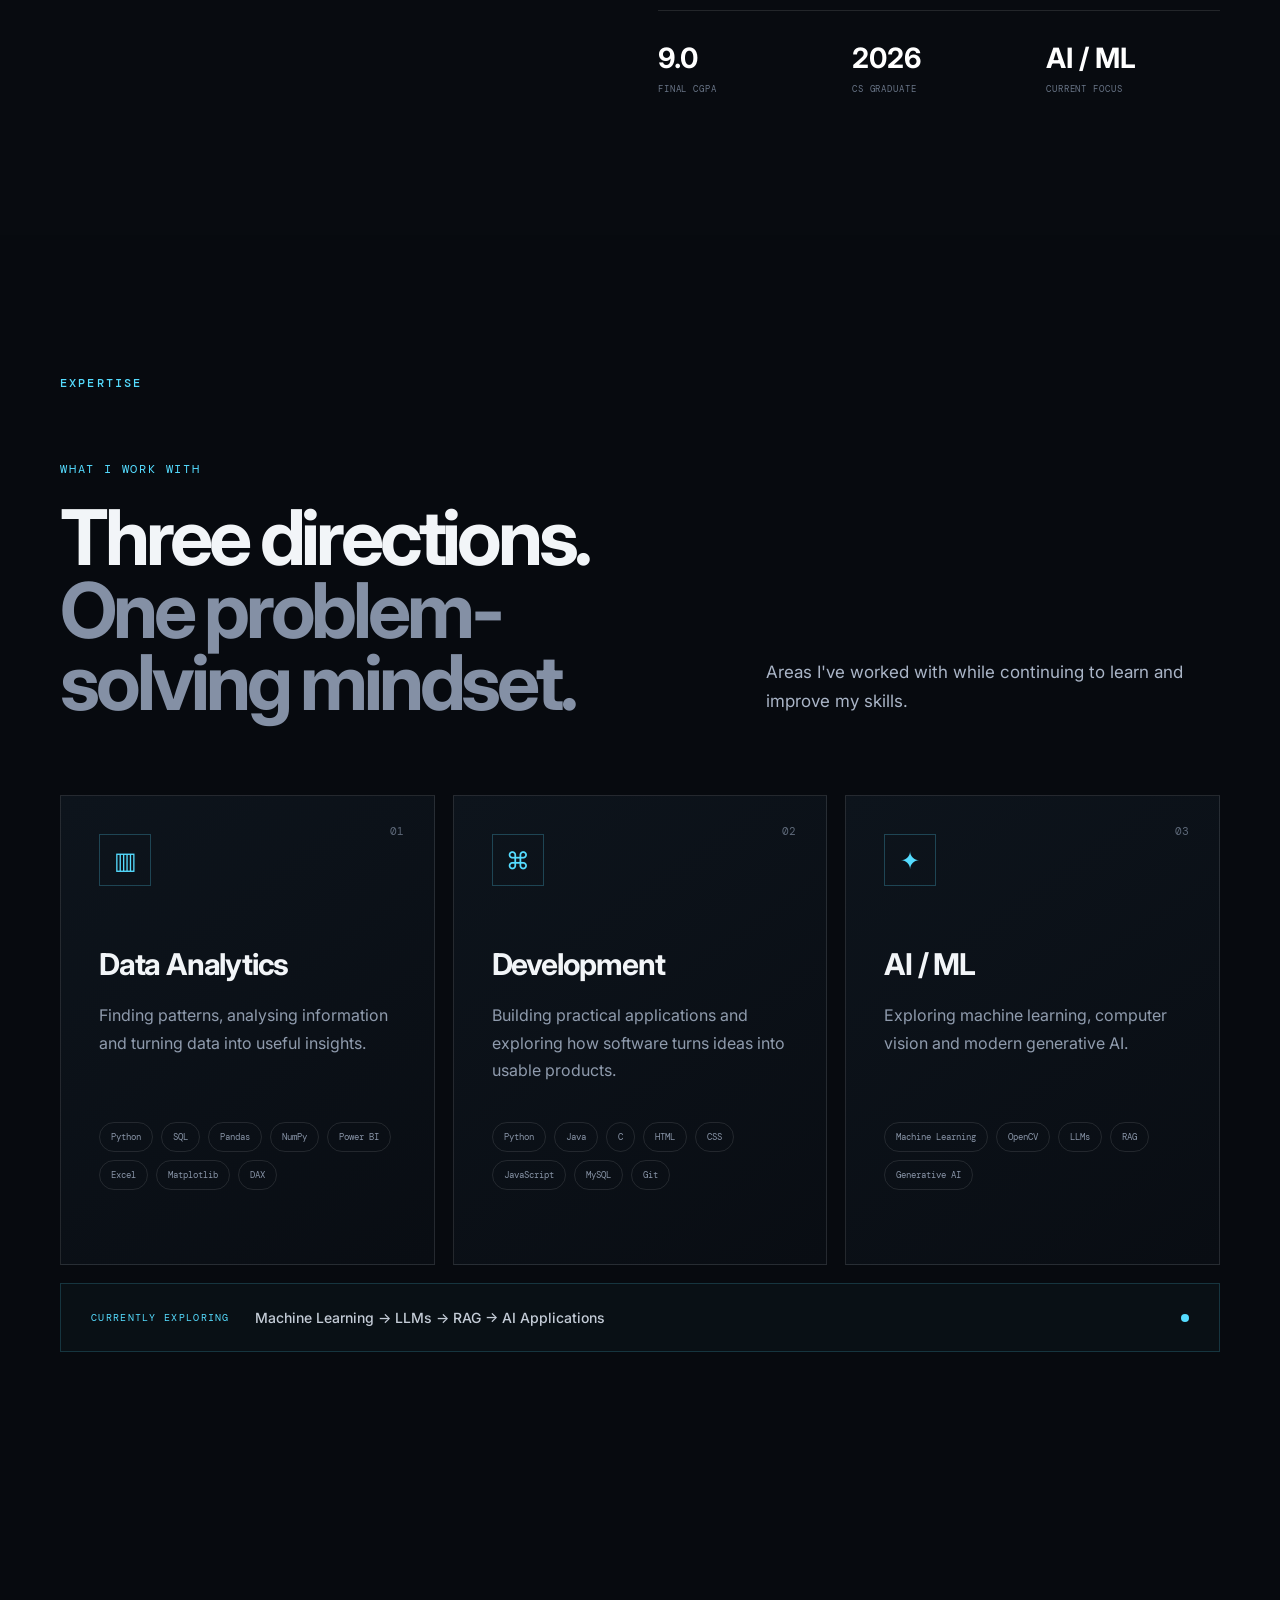
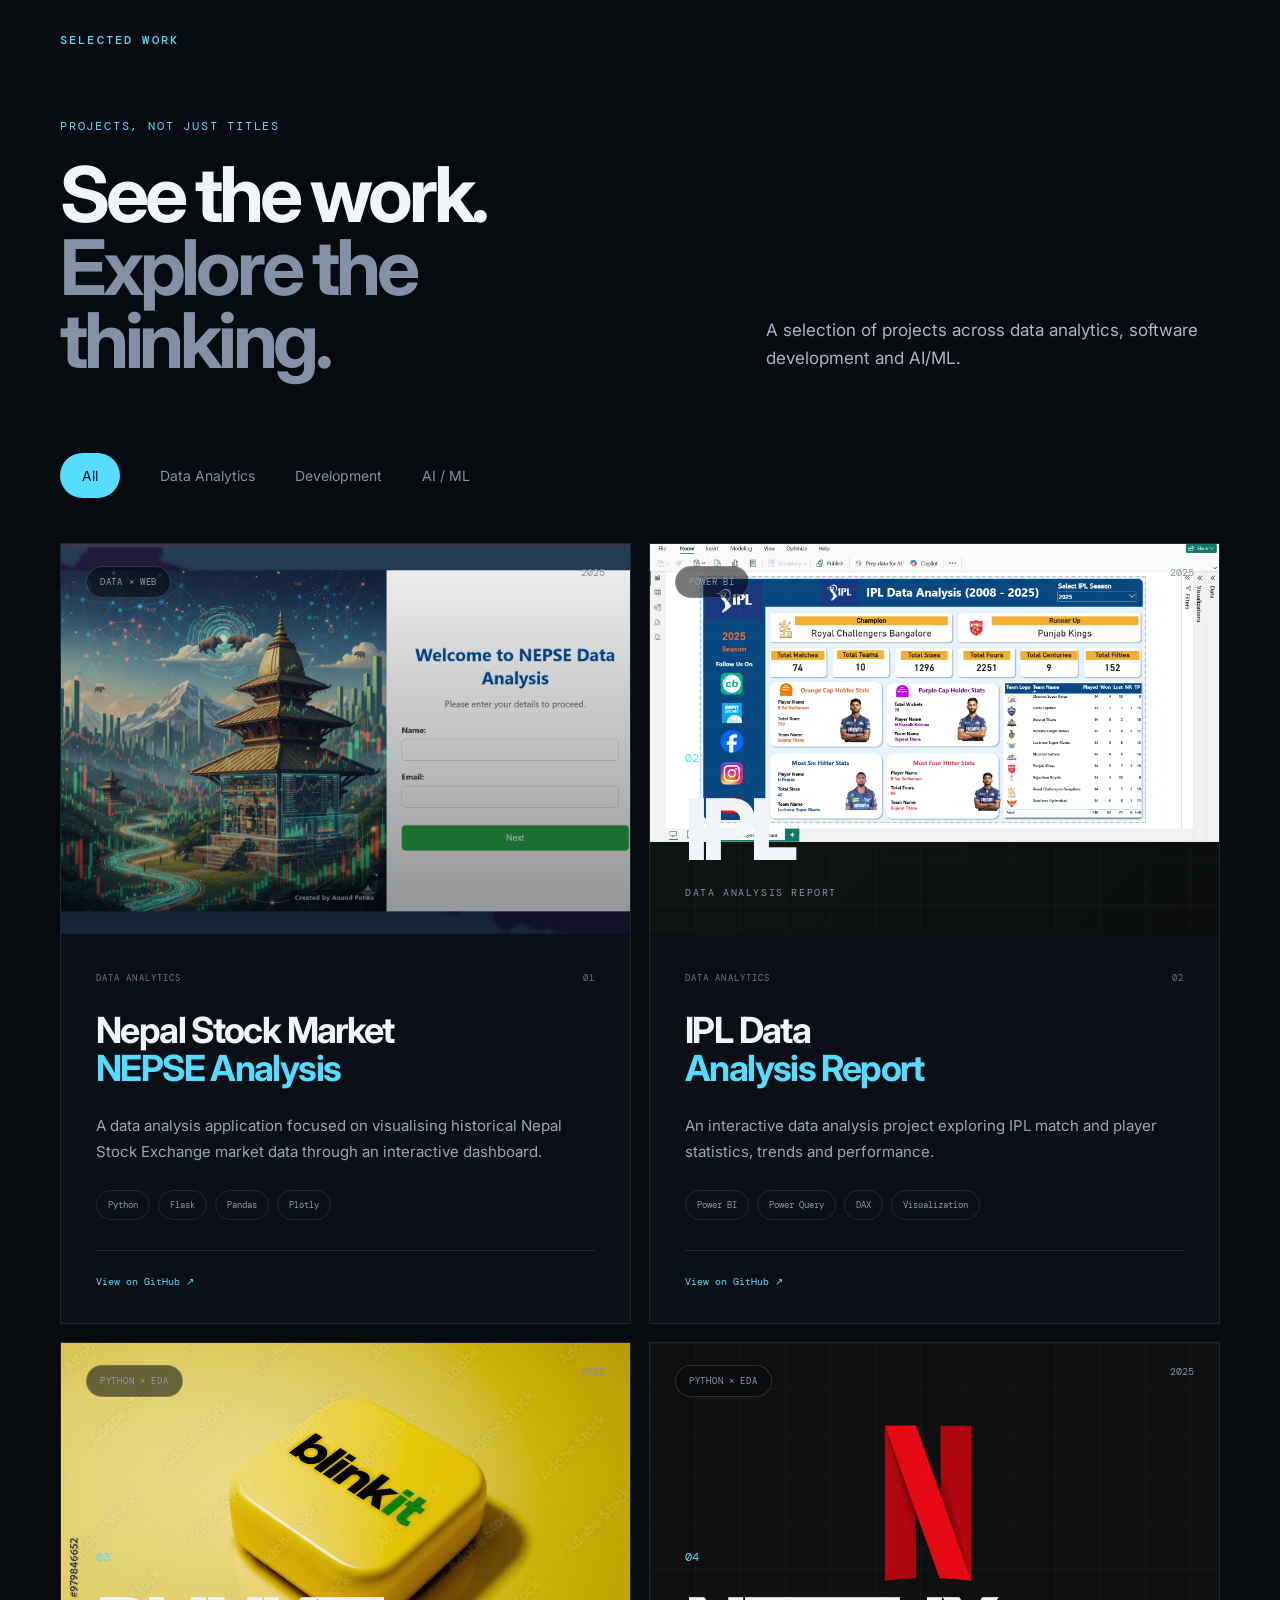
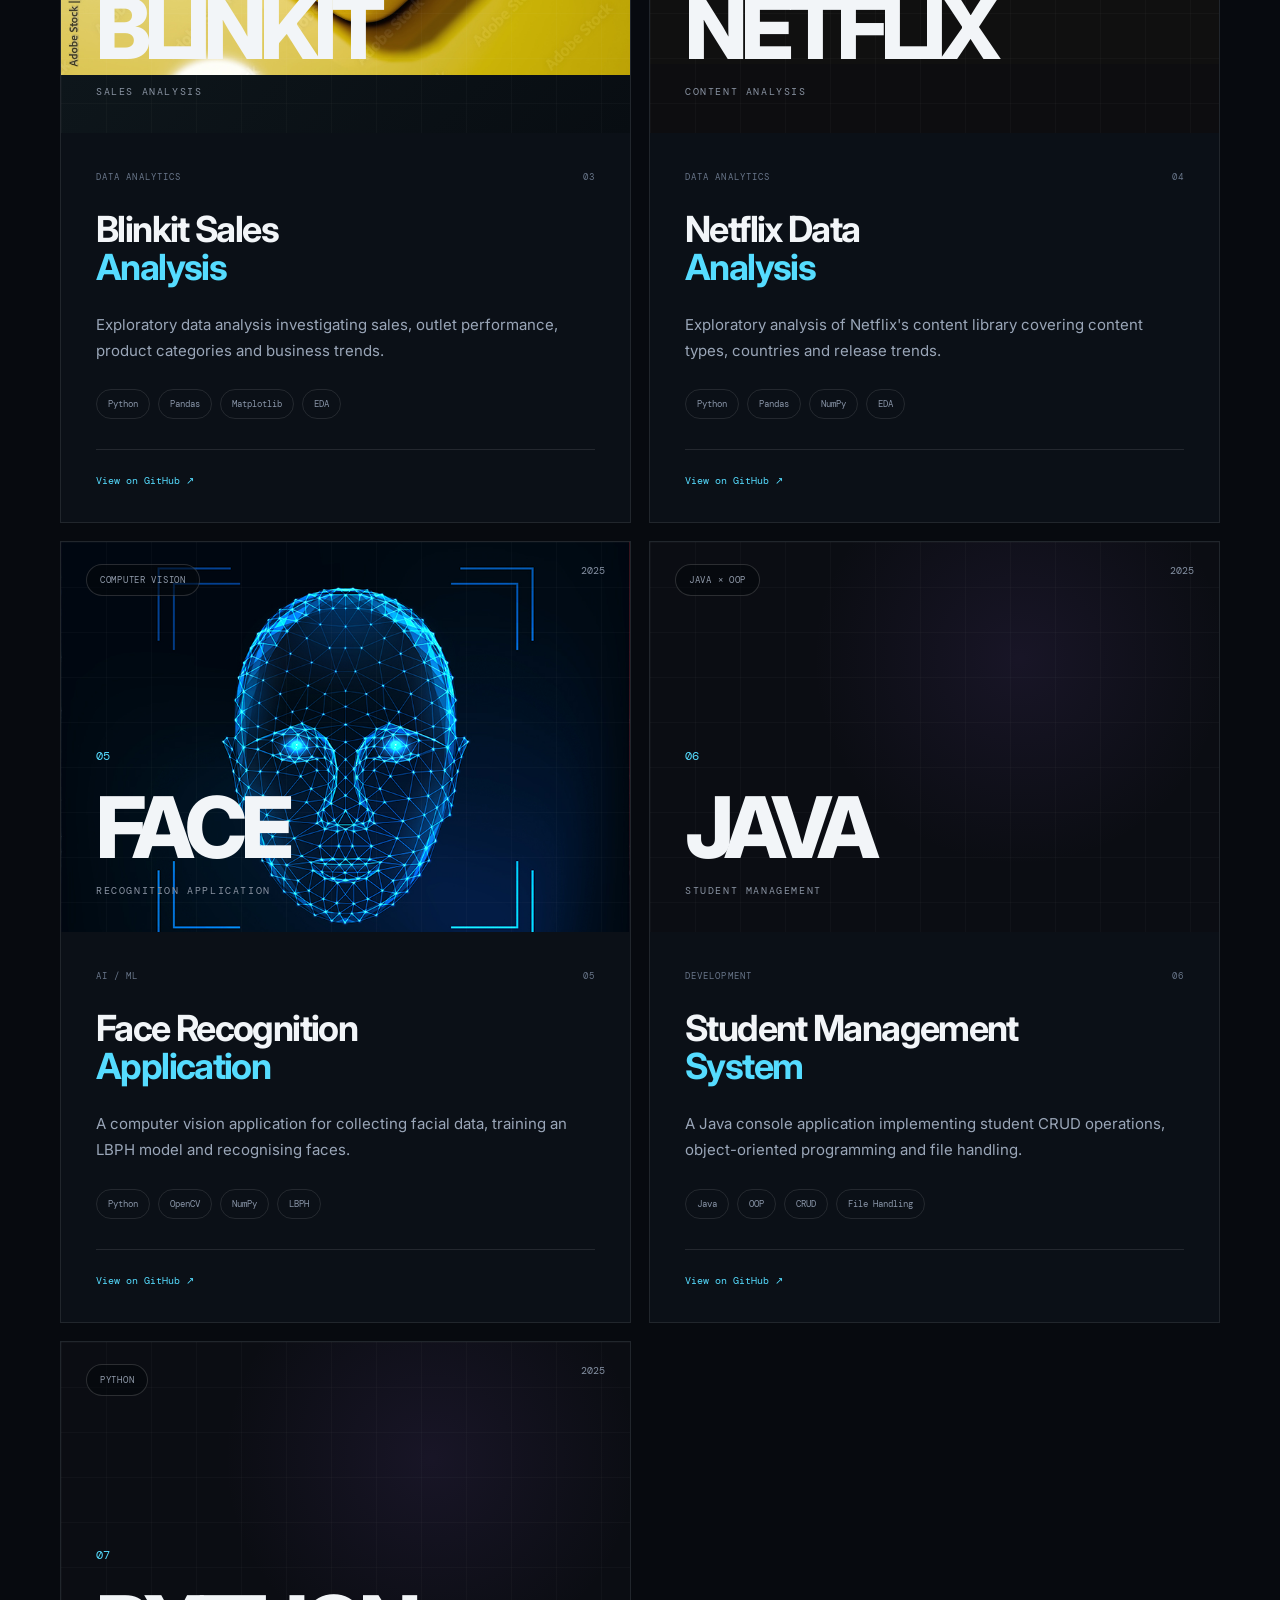
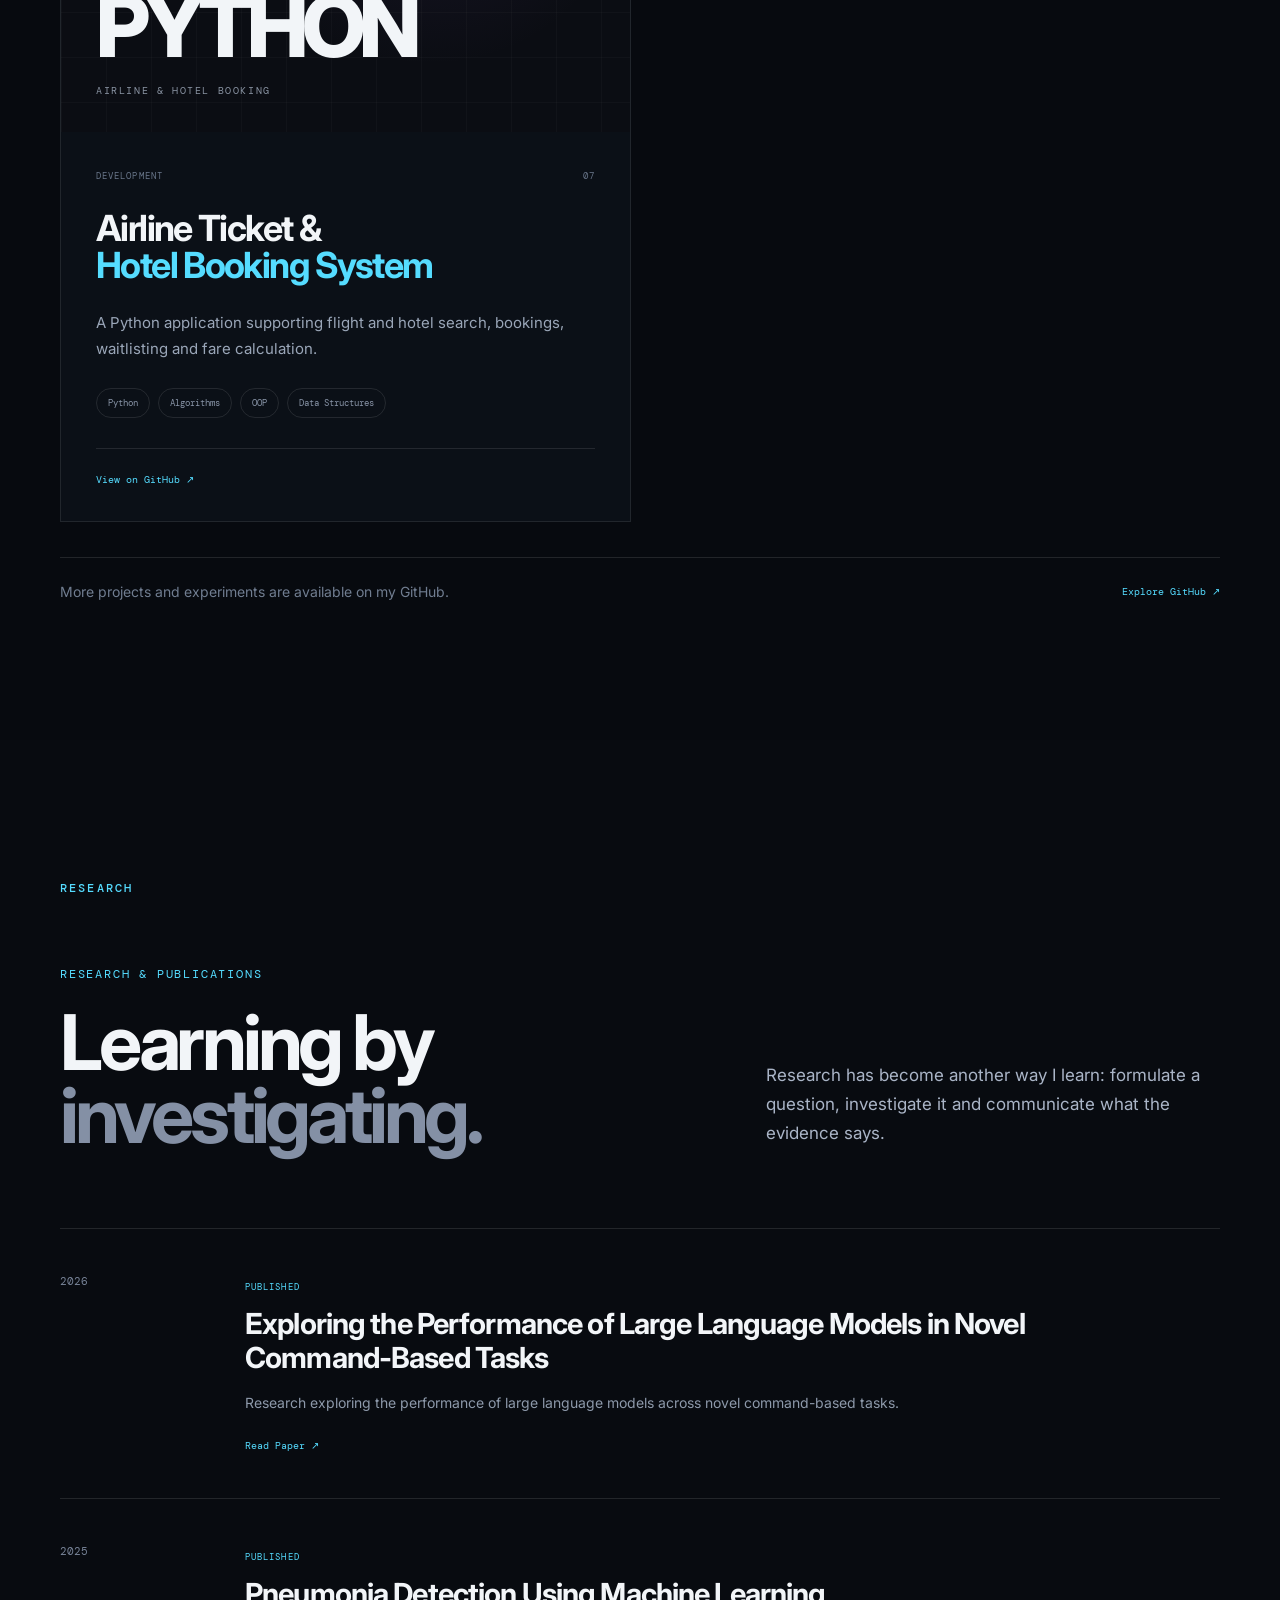
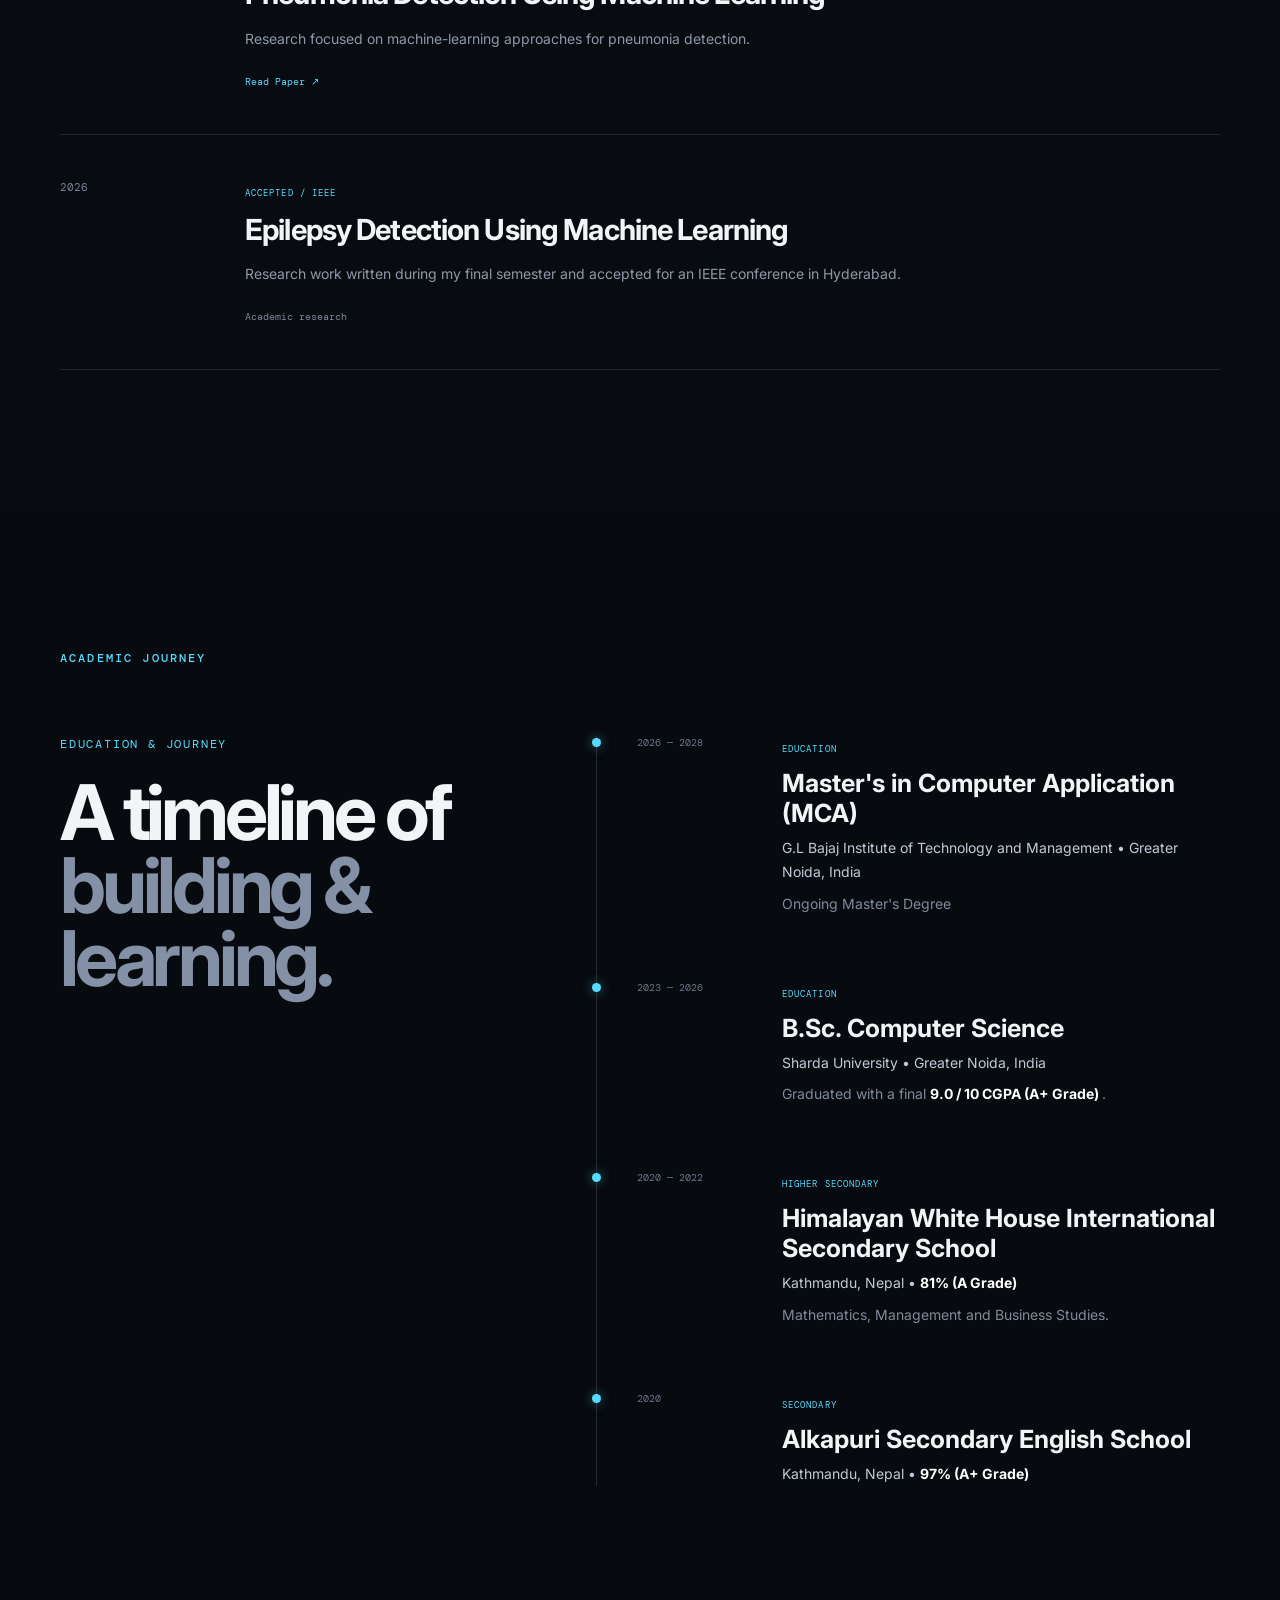
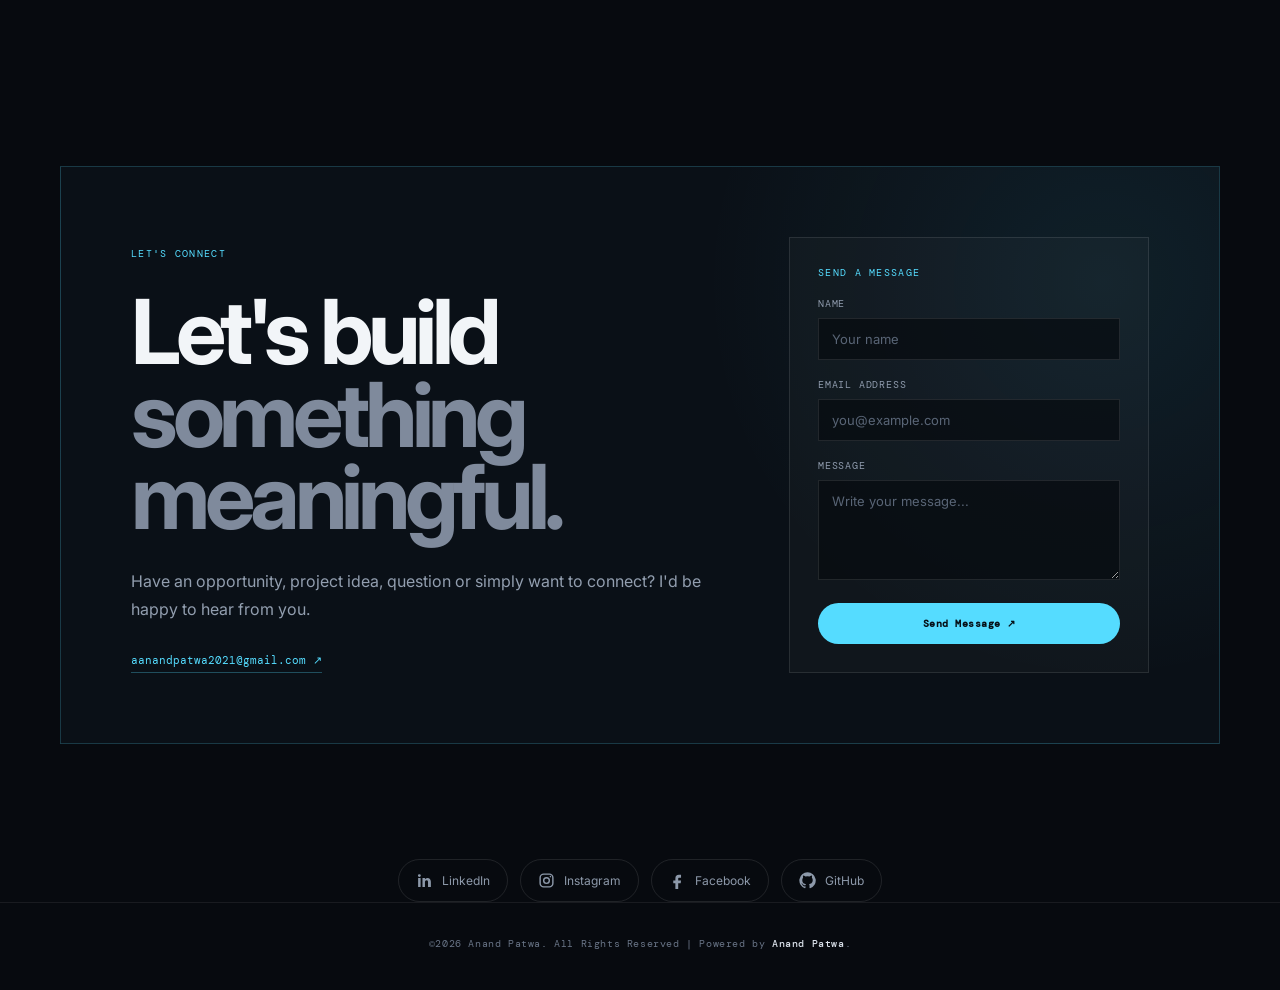
==== commit ab89daa1: "Update profile photo and education details" ====
--- a/index.html
+++ b/index.html
@@ -1874,6 +1874,51 @@
                     <div class="timeline">
 
 
+                        <!-- MASTERS -->
+
+                        <article class="timeline-item">
+
+
+                            <div class="timeline-date">
+                                2026 — 2028
+                            </div>
+
+
+                            <div class="timeline-dot"></div>
+
+
+                            <div>
+
+
+                                <span class="timeline-type">
+                                    EDUCATION
+                                </span>
+
+
+                                <h3>
+                                    Master's in Computer Application (MCA)
+                                </h3>
+
+
+                                <p class="timeline-company">
+
+                                    G.L Bajaj Institute of Technology and Management
+                                    • Greater Noida, India
+
+                                </p>
+
+
+                                <p>
+
+                                    Ongoing Master's Degree
+
+                                </p>
+
+
+                            </div>
+
+                        </article>
+
                         <!-- BACHELOR -->
 
                         <article class="timeline-item">
@@ -1912,7 +1957,7 @@
 
                                     Graduated with a final
                                     <strong>
-                                        9.0 / 10 CGPA
+                                        9.0 / 10 CGPA (A+ Grade)
                                     </strong>.
 
                                 </p>
@@ -1953,9 +1998,10 @@
 
 
                                 <p class="timeline-company">
-
-                                    Kathmandu, Nepal
-                                    • 81% (A Grade)
+                                    Kathmandu, Nepal •
+                                    <strong>
+                                    81% (A Grade)
+                                    </strong>
 
                                 </p>
 
@@ -2005,7 +2051,8 @@
                                 <p class="timeline-company">
 
                                     Kathmandu, Nepal
-                                    • 97% (A+ Grade)
+                                    • 
+                                    <strong>97% (A+ Grade)</strong>
 
                                 </p>
 
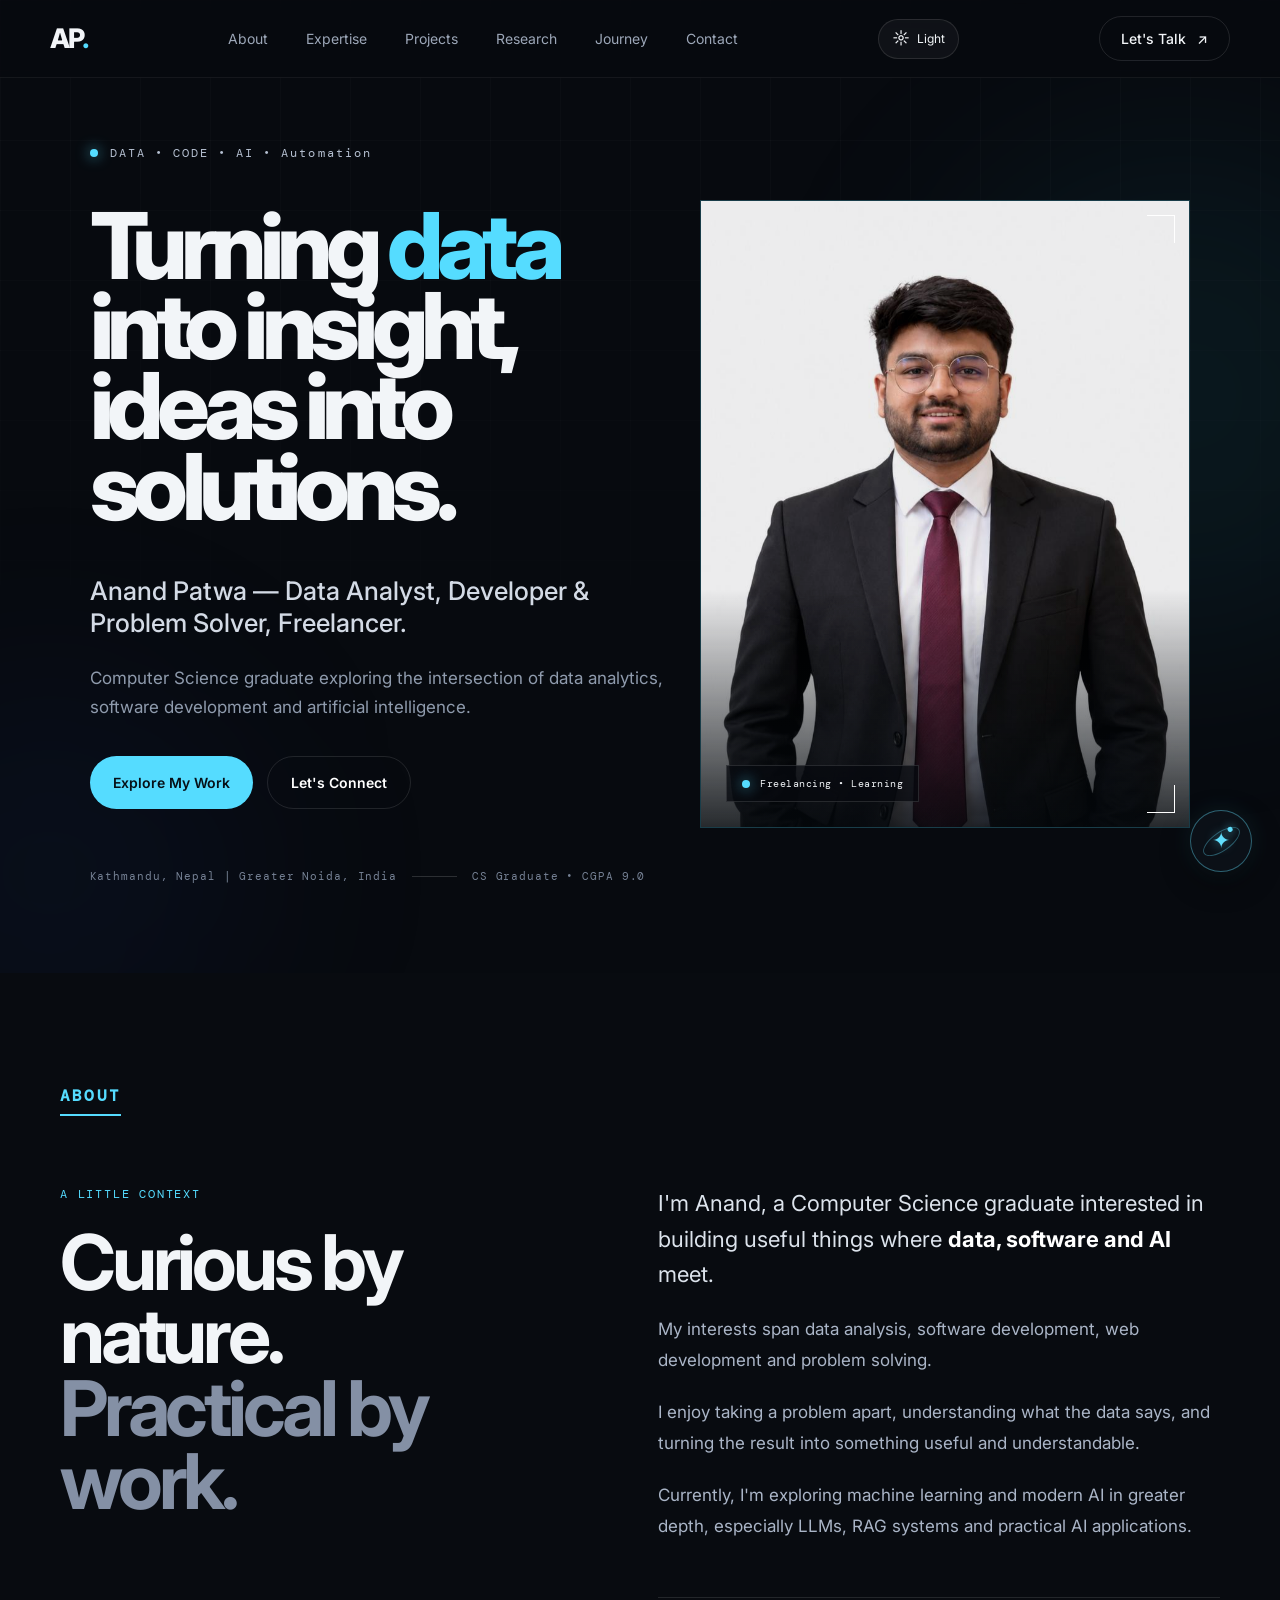
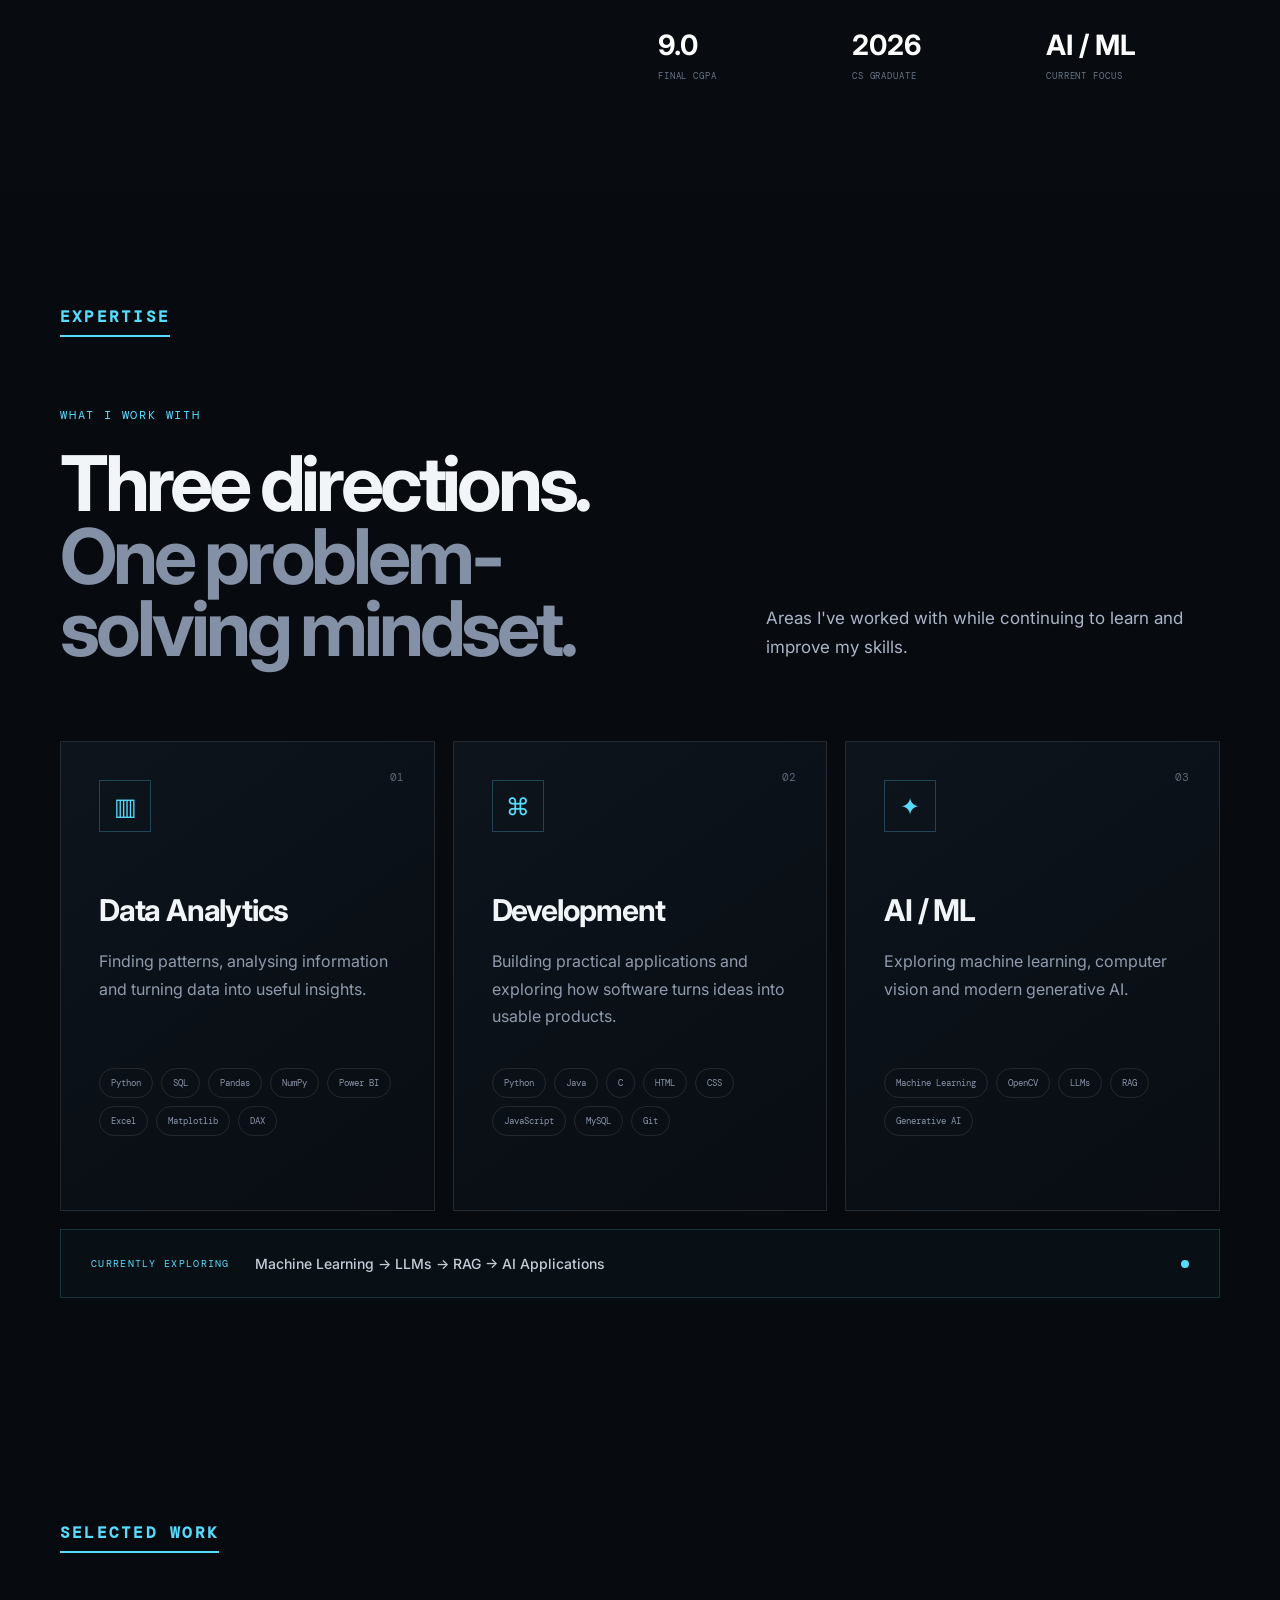
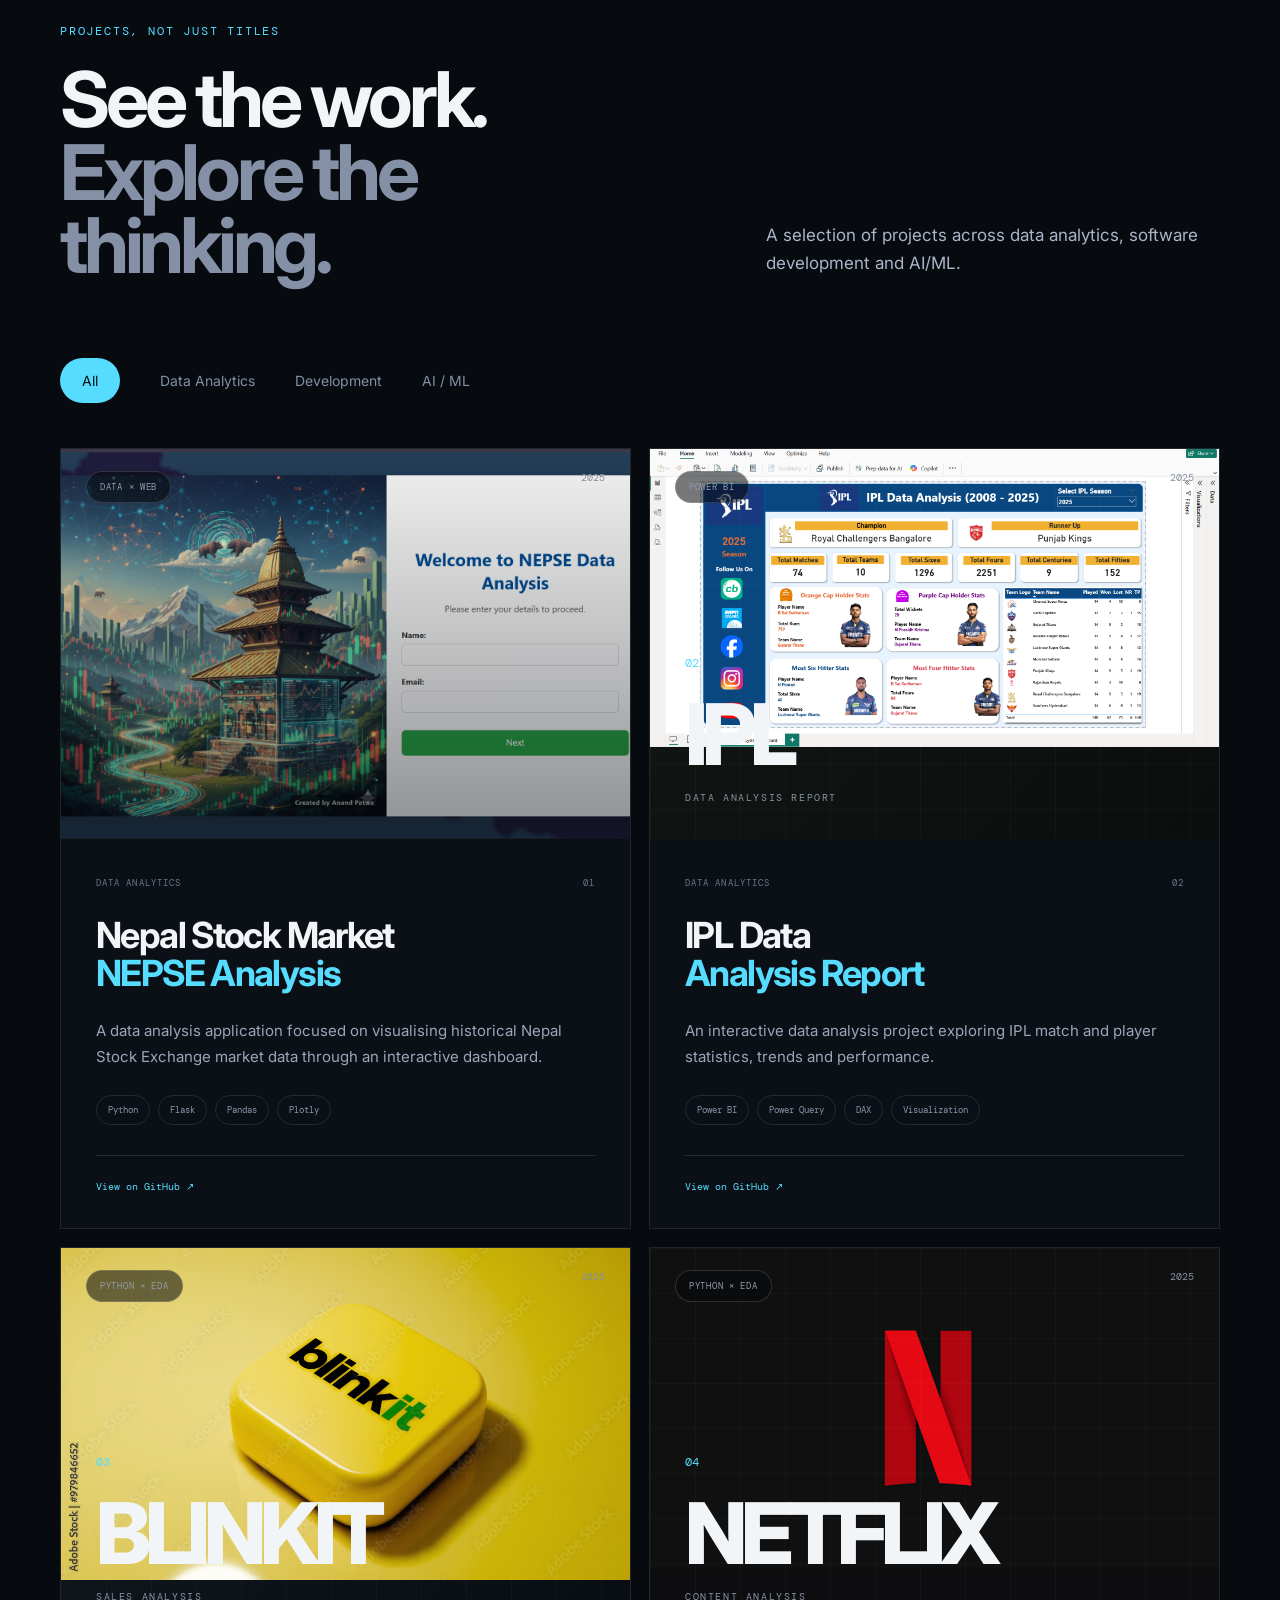
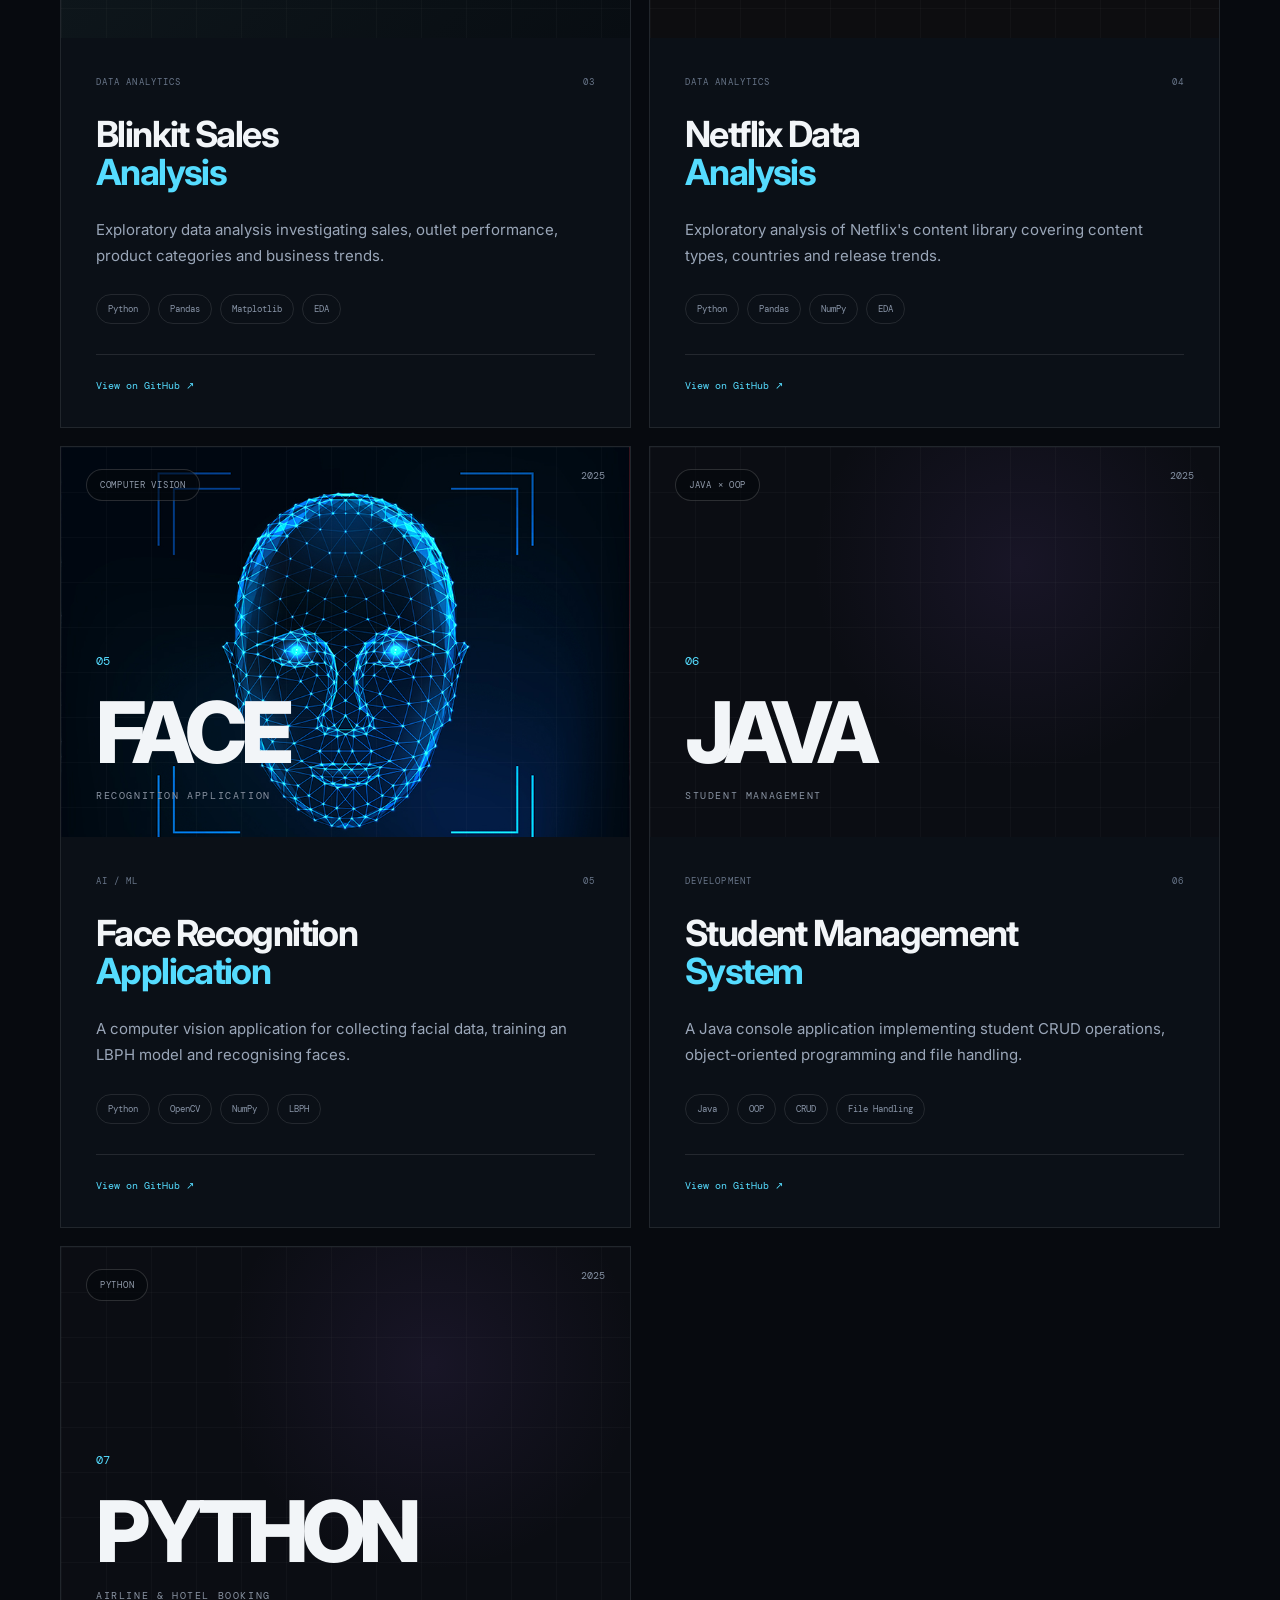
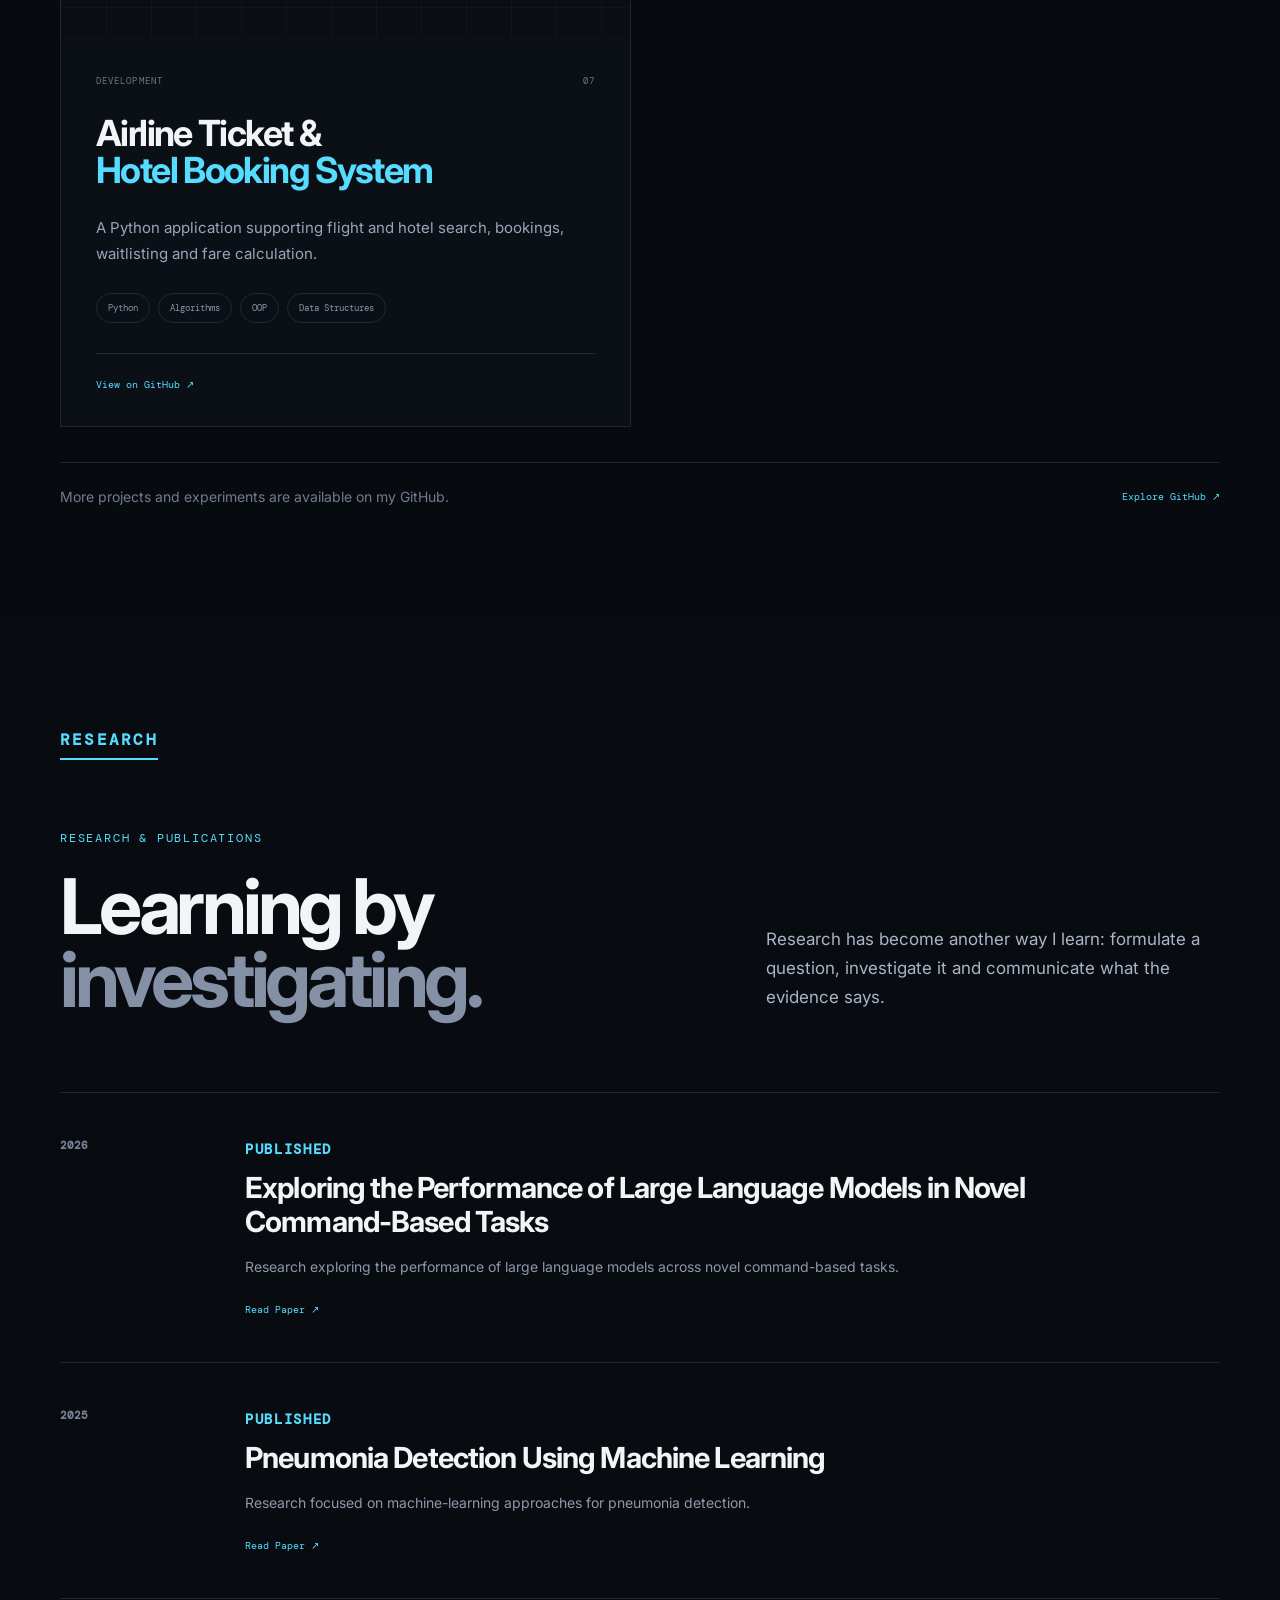
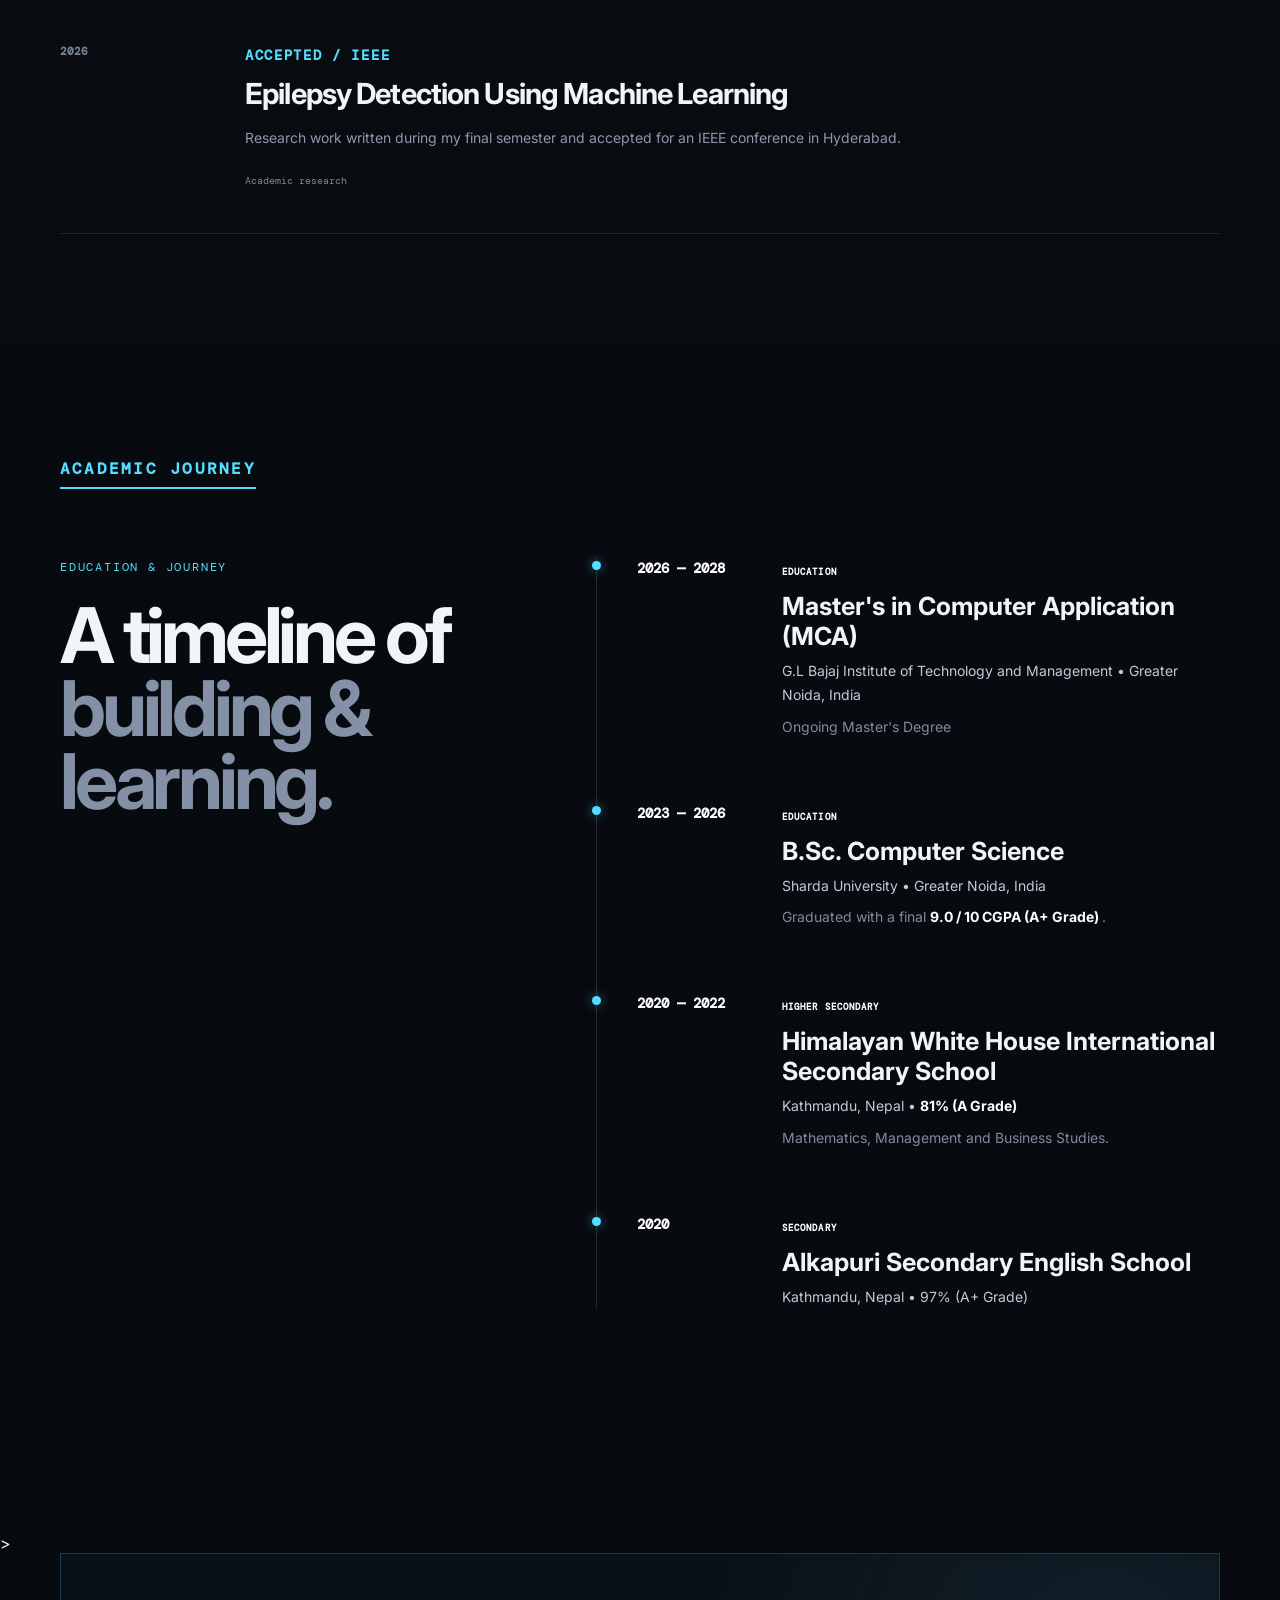
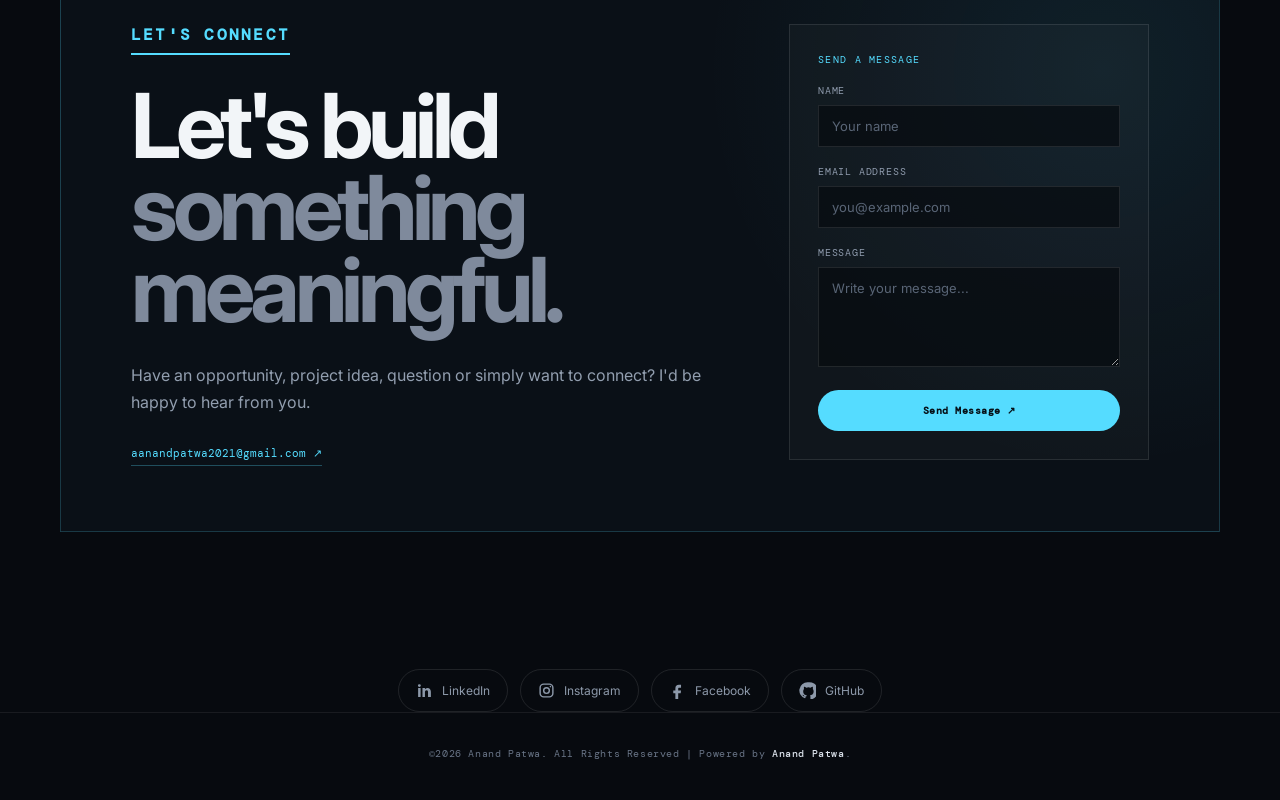
==== commit d4eb7599: "Update portfolio theme and layout" ====
--- a/index.html
+++ b/index.html
@@ -43,6 +43,15 @@
         rel="stylesheet"
         href="style.css"
     >
+
+    <script>
+        try {
+            const savedTheme = localStorage.getItem("portfolio-theme");
+            document.documentElement.dataset.theme = savedTheme === "light" ? "light" : "dark";
+        } catch (error) {
+            document.documentElement.dataset.theme = "dark";
+        }
+    </script>
 
 </head>
 
@@ -100,6 +109,18 @@
                 </a>
 
             </nav>
+
+            <button
+                class="theme-toggle"
+                id="themeToggle"
+                type="button"
+                aria-label="Switch to light mode"
+                aria-pressed="false"
+                title="Switch to light mode"
+            >
+                <span class="theme-toggle-icon" aria-hidden="true">☼</span>
+                <span class="theme-toggle-text">Light</span>
+            </button>
 
 
             <!-- CONTACT BUTTON -->
@@ -311,16 +332,6 @@
 
             </div>
 
-
-            <div class="scroll-indicator">
-
-                <span>
-                    SCROLL TO EXPLORE
-                </span>
-
-                <span class="scroll-arrow">
-                    ↓
-                </span>
 
             </div>
 
@@ -679,6 +690,7 @@
             </div>
 
         </section>
+        </section>
 
 
         <!-- =====================================================
@@ -1375,9 +1387,7 @@
 
 
                         <div class="project-visual project-visual-code">
-
-
-                            <div class="project-visual-content">
+                                                        <div class="project-visual-content">
 
                                 <span class="visual-number">
                                     06
@@ -1689,7 +1699,7 @@
 
 
                         <div class="research-year">
-                            2026
+                            <strong> 2026 </strong>
                         </div>
 
 
@@ -1737,7 +1747,7 @@
 
 
                         <div class="research-year">
-                            2025
+                            <strong> 2025 </strong>
                         </div>
 
 
@@ -1783,7 +1793,7 @@
 
 
                         <div class="research-year">
-                            2026
+                           <strong> 2026 </strong>
                         </div>
 
 
@@ -1880,7 +1890,7 @@
 
 
                             <div class="timeline-date">
-                                2026 — 2028
+                                <strong>2026 — 2028 </strong>
                             </div>
 
 
@@ -1891,7 +1901,7 @@
 
 
                                 <span class="timeline-type">
-                                    EDUCATION
+                                   <strong> EDUCATION </strong>
                                 </span>
 
 
@@ -1925,7 +1935,7 @@
 
 
                             <div class="timeline-date">
-                                2023 — 2026
+                                <strong>2023 — 2026</strong>
                             </div>
 
 
@@ -1936,7 +1946,7 @@
 
 
                                 <span class="timeline-type">
-                                    EDUCATION
+                                   <strong> EDUCATION </strong>
                                 </span>
 
 
@@ -1974,7 +1984,7 @@
 
 
                             <div class="timeline-date">
-                                2020 — 2022
+                                <strong>2020 — 2022</strong>
                             </div>
 
 
@@ -1985,7 +1995,7 @@
 
 
                                 <span class="timeline-type">
-                                    HIGHER SECONDARY
+                                   <strong> HIGHER SECONDARY </strong>
                                 </span>
 
 
@@ -2025,7 +2035,7 @@
 
 
                             <div class="timeline-date">
-                                2020
+                                <strong>2020</strong>
                             </div>
 
 
@@ -2036,7 +2046,7 @@
 
 
                                 <span class="timeline-type">
-                                    SECONDARY
+                                    <strong> SECONDARY</strong>
                                 </span>
 
 
@@ -2052,7 +2062,7 @@
 
                                     Kathmandu, Nepal
                                     • 
-                                    <strong>97% (A+ Grade)</strong>
+                                    97% (A+ Grade)
 
                                 </p>
 
@@ -2078,6 +2088,7 @@
 <section
     class="section contact-section"
     id="contact"
+>
 >
 
     <div class="section-container">
@@ -2335,7 +2346,7 @@
                         >
 
                             <path
-                                d="M12 .5a11.5 11.5 0 0 0-3.64 22.41c.58.1.79-.25.79-.56v-2.18c-3.22.7-3.9-1.37-3.9-1.37-.53-1.34-1.29-1.7-1.29-1.7-1.05-.72.08-.71.08-.71 1.16.08 1.77 1.2 1.77 1.2 1.03 1.77 2.7 1.26 3.36.96.1-.75.4-1.26.73-1.55-2.57-.29-5.28-1.29-5.28-5.74 0-1.27.45-2.31 1.19-3.12-.12-.29-.52-1.47.11-3.06 0 0 .97-.31 3.18 1.19a11.05 11.05 0 0 1 5.79 0c2.2-1.5 3.17-1.19 3.17-1.19.63 1.59.23 2.77.12 3.06.74.81 1.19 1.85 1.19 3.12 0 4.46-2.72 5.44-5.3 5.73.42.36.78 1.08.78 2.18v3.23c0 .31.21.67.8.56A11.5 11.5 0 0 0 12 .5Z"
+                                d="M12 .5a11.5 11.5 0 0 0-3.64 22.41c.58.1.79-.25.79-.56v-2.18c-3.22.7-3.9-1.37-3.9-1.37-.53-1.34.08-.71.08-.71 1.16.08 1.77 1.2 1.77 1.2 1.03 1.77 2.7 1.26 3.36.96.1-.75.4-1.26.73-1.55-2.57-.29-5.28-1.29-5.28-5.74 0-1.27.45-2.31 1.19-3.12-.12-.29-.52-1.47.11-3.06 0 0 .97-.31 3.18 1.19a11.05 11.05 0 0 1 5.79 0c2.2-1.5 3.17-1.19 3.17-1.19.63 1.59.23 2.77.12 3.06.74.81 1.19 1.85 1.19 3.12 0 4.46-2.72 5.44-5.3 5.73.42.36.78 1.08.78 2.18v3.23c0 .31.21.67.8.56A11.5 11.5 0 0 0 12 .5Z"
                             />
 
                         </svg>
--- a/style.css
+++ b/style.css
@@ -1578,7 +1578,7 @@
     color: #687589;
 
     font-family: var(--mono);
-    font-size: 10px;
+    font-size: 14px;
 }
 
 .timeline-dot {
@@ -2246,9 +2246,7 @@
         gap: 15px;
         padding-left: 25px;
     }
-
-
-    /* CONTACT */
+        /* CONTACT */
 
     .contact-box {
     grid-template-columns: 1fr;
@@ -2697,8 +2695,7 @@
     padding: 12px;
 
     border-top: 1px solid rgba(255, 255, 255, 0.07);
-
-    background: #0d131b;
+        background: #0d131b;
 }
 
 
@@ -3028,6 +3025,184 @@
 #contact {
     scroll-margin-top: 90px;
 }
+
+/* =========================================================
+   SAVED LIGHT THEME
+========================================================= */
+
+html[data-theme="light"] {
+    color-scheme: light;
+    --bg: #f5f8fb;
+    --bg-soft: #edf2f7;
+    --card: #ffffff;
+    --card-light: #f1f5f9;
+    --text: #17212d;
+    --muted: #536274;
+    --muted-light: #465568;
+    --border: rgba(23, 33, 45, 0.16);
+    --cyan: #087da0;
+    --cyan-dark: #066a88;
+}
+
+html[data-theme="light"] body {
+    background: #f5f8fb;
+    color: #17212d;
+}
+
+html[data-theme="light"] body :is(h1, h2, h3, h4, p, span, strong, label, button, a, li, small, em) {
+    color: #263548;
+}
+
+html[data-theme="light"] :is(.site-header, .site-header.scrolled) {
+    background: rgba(248, 251, 254, 0.96);
+    border-color: rgba(23, 33, 45, 0.14);
+}
+
+html[data-theme="light"] :is(.about-section, .projects-section, .research-section, .footer) {
+    background: #edf2f7;
+}
+
+html[data-theme="light"] :is(.mobile-navigation, .mobile-navigation a) {
+    background: #f8fbfe;
+}
+
+html[data-theme="light"] :is(.expertise-card, .project-card, .project-modal-content, .modal-image-card, .contact-box, .contact-form, .photo-frame) {
+    background-color: #ffffff;
+    border-color: rgba(23, 33, 45, 0.16);
+}
+
+html[data-theme="light"] .expertise-card {
+    background-image: linear-gradient(145deg, #ffffff, #edf3f8);
+}
+
+html[data-theme="light"] .contact-box {
+    background-image: radial-gradient(circle at 90% 20%, rgba(8, 125, 160, 0.09), transparent 35%), linear-gradient(#ffffff, #f5f8fb);
+}
+
+html[data-theme="light"] :is(.contact-form, .contact-form-field input, .contact-form-field textarea) {
+    background-color: #f4f7fa;
+    border-color: rgba(23, 33, 45, 0.18);
+    color: #17212d;
+}
+
+html[data-theme="light"] :is(.contact-form-field input::placeholder, .contact-form-field textarea::placeholder) {
+    color: #718096;
+}
+
+html[data-theme="light"] :is(.secondary-button, .nav-contact, .social-links a, .filter) {
+    color: #263548;
+    border-color: rgba(23, 33, 45, 0.2);
+}
+
+html[data-theme="light"] :is(.nav-contact:hover, .secondary-button:hover, .social-links a:hover) {
+    background: rgba(8, 125, 160, 0.08);
+}
+
+html[data-theme="light"] :is(.desktop-navigation a:hover, .filter:hover) {
+    color: #087da0;
+}
+
+html[data-theme="light"] body :is(.section-label, .small-heading, .mono-label, .hero h1 span, .project-content h3 em, .research-item a, .email, .project-actions a, .project-details-button, .projects-footer a, .timeline-type, .research-type) {
+    color: #087da0;
+}
+
+html[data-theme="light"] :is(.project-visual, .project-visual-powerbi, .project-visual-netflix, .project-visual-ai, .project-visual-code) {
+    color: #f2f5f8;
+}
+
+html[data-theme="light"] .project-visual-content :is(.visual-title, .visual-number, .visual-subtitle),
+html[data-theme="light"] .photo-header,
+html[data-theme="light"] .photo-status,
+html[data-theme="light"] .photo-status span {
+    color: #f2f5f8;
+}
+
+html[data-theme="light"] :is(.timeline, .about-statistics, .project-actions, .projects-footer, .research-list, .research-item, .project-modal-footer) {
+    border-color: rgba(23, 33, 45, 0.16);
+}
+
+html[data-theme="light"] .timeline-item strong {
+    color: #17212d;
+}
+
+html[data-theme="light"] .ai-chat-window {
+    background: #ffffff;
+    border-color: rgba(8, 125, 160, 0.28);
+}
+
+html[data-theme="light"] :is(.ai-chat-header, .ai-chat-input-area, .ai-chat-input-area input, .ai-message-bubble, .ai-quick-questions button) {
+    background: #f1f5f9;
+    border-color: rgba(23, 33, 45, 0.14);
+    color: #263548;
+}
+
+html[data-theme="light"] :is(.ai-chat-title h3, .ai-message-bubble, .ai-chat-input-area input, .ai-quick-questions button) {
+    color: #263548;
+}
+
+html[data-theme="light"] :is(.ai-chat-body, .ai-chat-window p, .ai-chat-window strong) {
+    color: #263548;
+}
+
+/* Theme control: inline in the desktop navigation, floating on phones. */
+.theme-toggle {
+    display: inline-flex;
+    align-items: center;
+    justify-content: center;
+    gap: 7px;
+    min-height: 40px;
+    padding: 0 13px;
+    border: 1px solid var(--border);
+    border-radius: 30px;
+    background: rgba(255, 255, 255, 0.04);
+    color: var(--text);
+    font-size: 12px;
+    cursor: pointer;
+    touch-action: manipulation;
+    transition: background 0.2s ease, border-color 0.2s ease, color 0.2s ease;
+}
+
+.theme-toggle:hover {
+    background: rgba(85, 220, 255, 0.1);
+    border-color: var(--border-bright);
+}
+
+.theme-toggle-icon {
+    font-size: 17px;
+    line-height: 1;
+}
+
+html[data-theme="light"] .theme-toggle {
+    background: #ffffff;
+    color: #263548;
+    border-color: rgba(23, 33, 45, 0.2);
+}
+
+@media (max-width: 760px) {
+    .theme-toggle {
+        position: fixed;
+        left: 12px;
+        bottom: 18px;
+        z-index: 9998;
+        min-height: 38px;
+        padding: 0 11px;
+        background: rgba(11, 16, 23, 0.94);
+        box-shadow: 0 5px 18px rgba(0, 0, 0, 0.22);
+        -webkit-backdrop-filter: blur(12px);
+        backdrop-filter: blur(12px);
+    }
+
+    html[data-theme="light"] .theme-toggle {
+        background: rgba(255, 255, 255, 0.96);
+    }
+
+    .social-links a {
+        position: relative;
+        z-index: 1;
+        touch-action: manipulation;
+        -webkit-tap-highlight-color: transparent;
+    }
+}
 /* =========================================================
    MOBILE NAVIGATION — FINAL FIX
    Keeps navigation completely above page content
@@ -3122,4 +3297,73 @@
     .hero-photo-container {
         position: relative;
     }
+}
+/* Light-theme text and assistant contrast fix */
+html[data-theme="light"] .hero-label {
+    color: #536274 !important;
+}
+
+html[data-theme="light"] .about-content .about-lead,
+html[data-theme="light"] .about-content .about-lead p {
+    color: #263548 !important;
+}
+
+html[data-theme="light"] .about-content .about-lead strong {
+    color: #087da0 !important;
+}
+
+html[data-theme="light"] .ai-message-content {
+    background: #f1f5f9 !important;
+    border-color: rgba(23, 33, 45, 0.14) !important;
+    color: #263548 !important;
+}
+
+html[data-theme="light"] .ai-message-content p,
+html[data-theme="light"] .ai-message-content span,
+html[data-theme="light"] .ai-message-content strong {
+    color: #263548 !important;
+}
+
+html[data-theme="light"] .ai-message-user .ai-message-content {
+    background: #e6f4f8 !important;
+    border-color: rgba(8, 125, 160, 0.2) !important;
+}
+/* Light-theme education and timeline contrast fix */
+html[data-theme="light"] .timeline-item .timeline-company,
+html[data-theme="light"] .timeline-item p {
+    color: #536274 !important;
+}
+
+html[data-theme="light"] .timeline-item .timeline-date {
+    color: #536274 !important;
+}
+
+html[data-theme="light"] .timeline-item strong {
+    color: #17212d !important;
+}
+.research-type {
+    font-size: 14px !important;
+    font-weight: 700 !important;
+}
+/* Make section labels stand out as headings */
+.section-label,
+.contact-information .mono-label {
+    display: inline-block;
+    font-size: 16px !important;
+    font-weight: 700;
+    letter-spacing: 0.14em;
+    padding-bottom: 8px;
+    border-bottom: 2px solid var(--cyan);
+}
+/* Consistent spacing between page sections */
+.section {
+    padding-top: 112px !important;
+    padding-bottom: 112px !important;
+}
+
+@media (max-width: 760px) {
+    .section {
+        padding-top: 76px !important;
+        padding-bottom: 76px !important;
+    }
 }
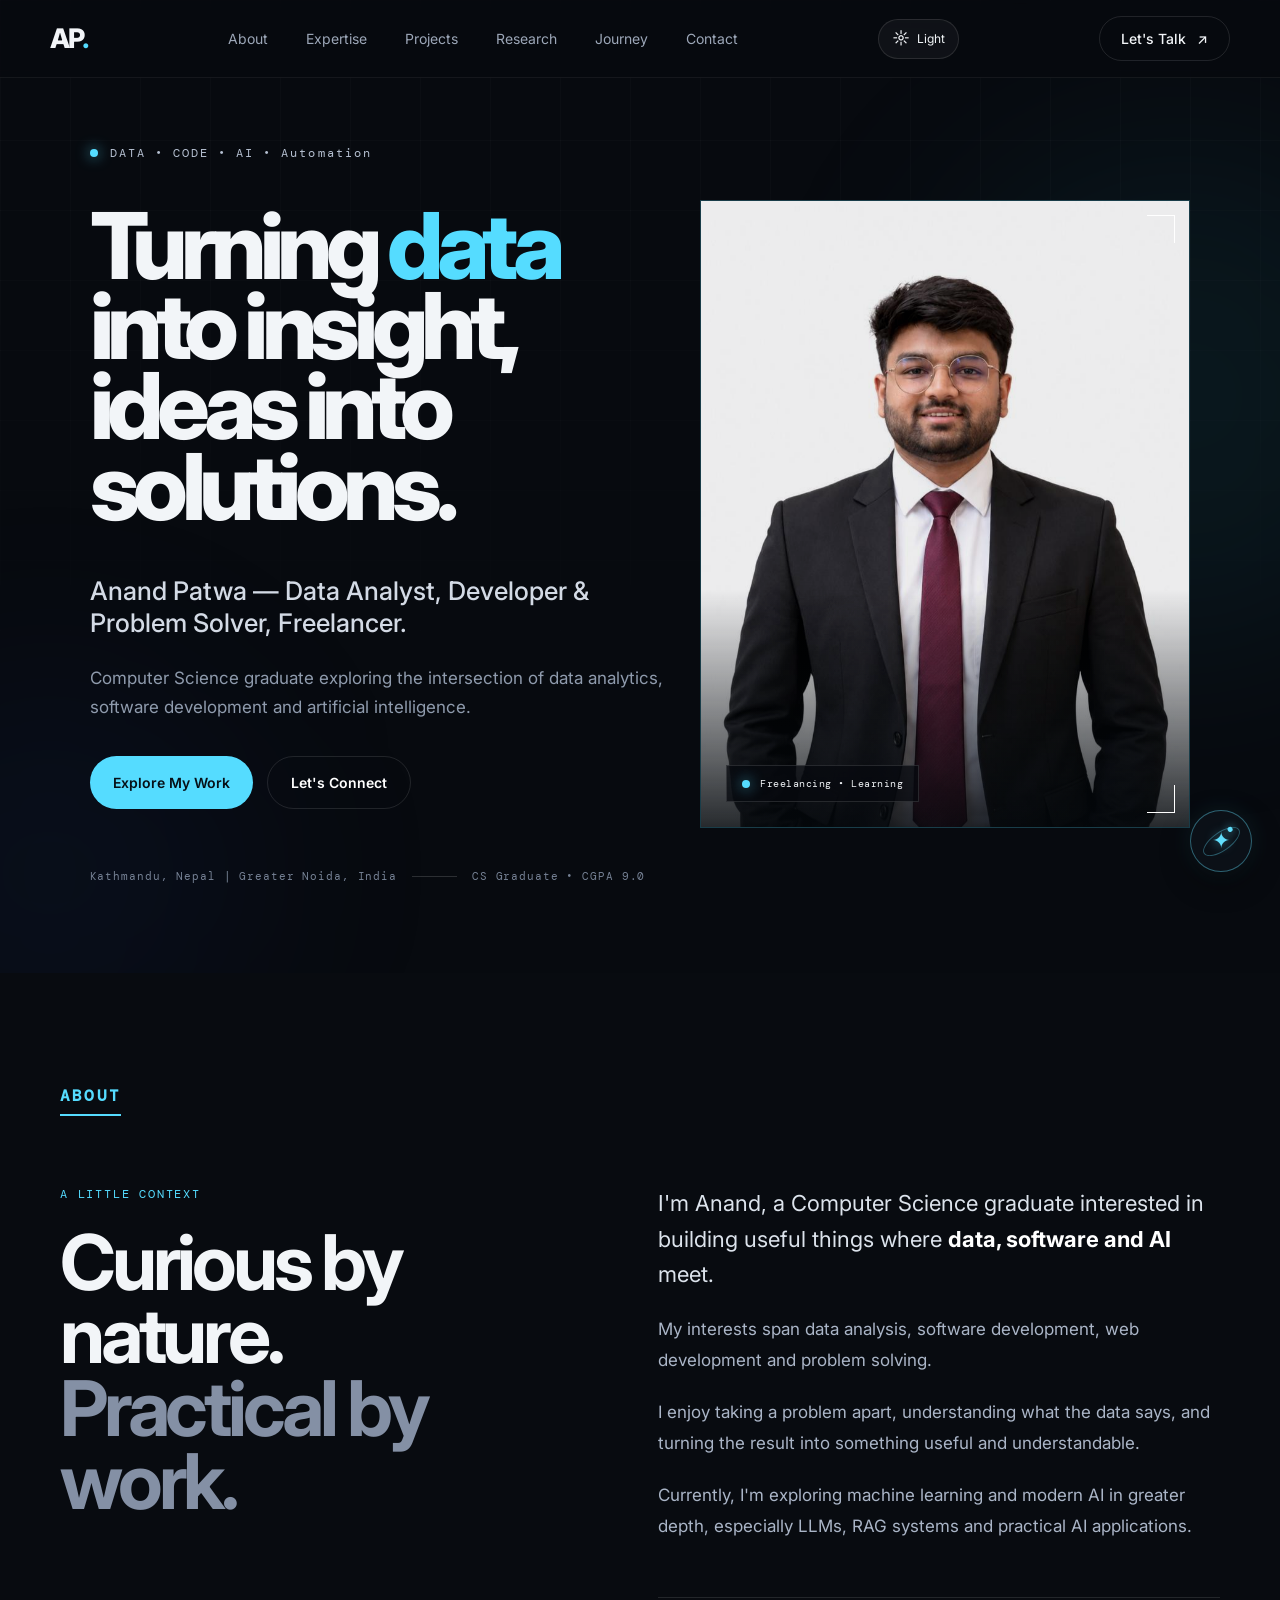
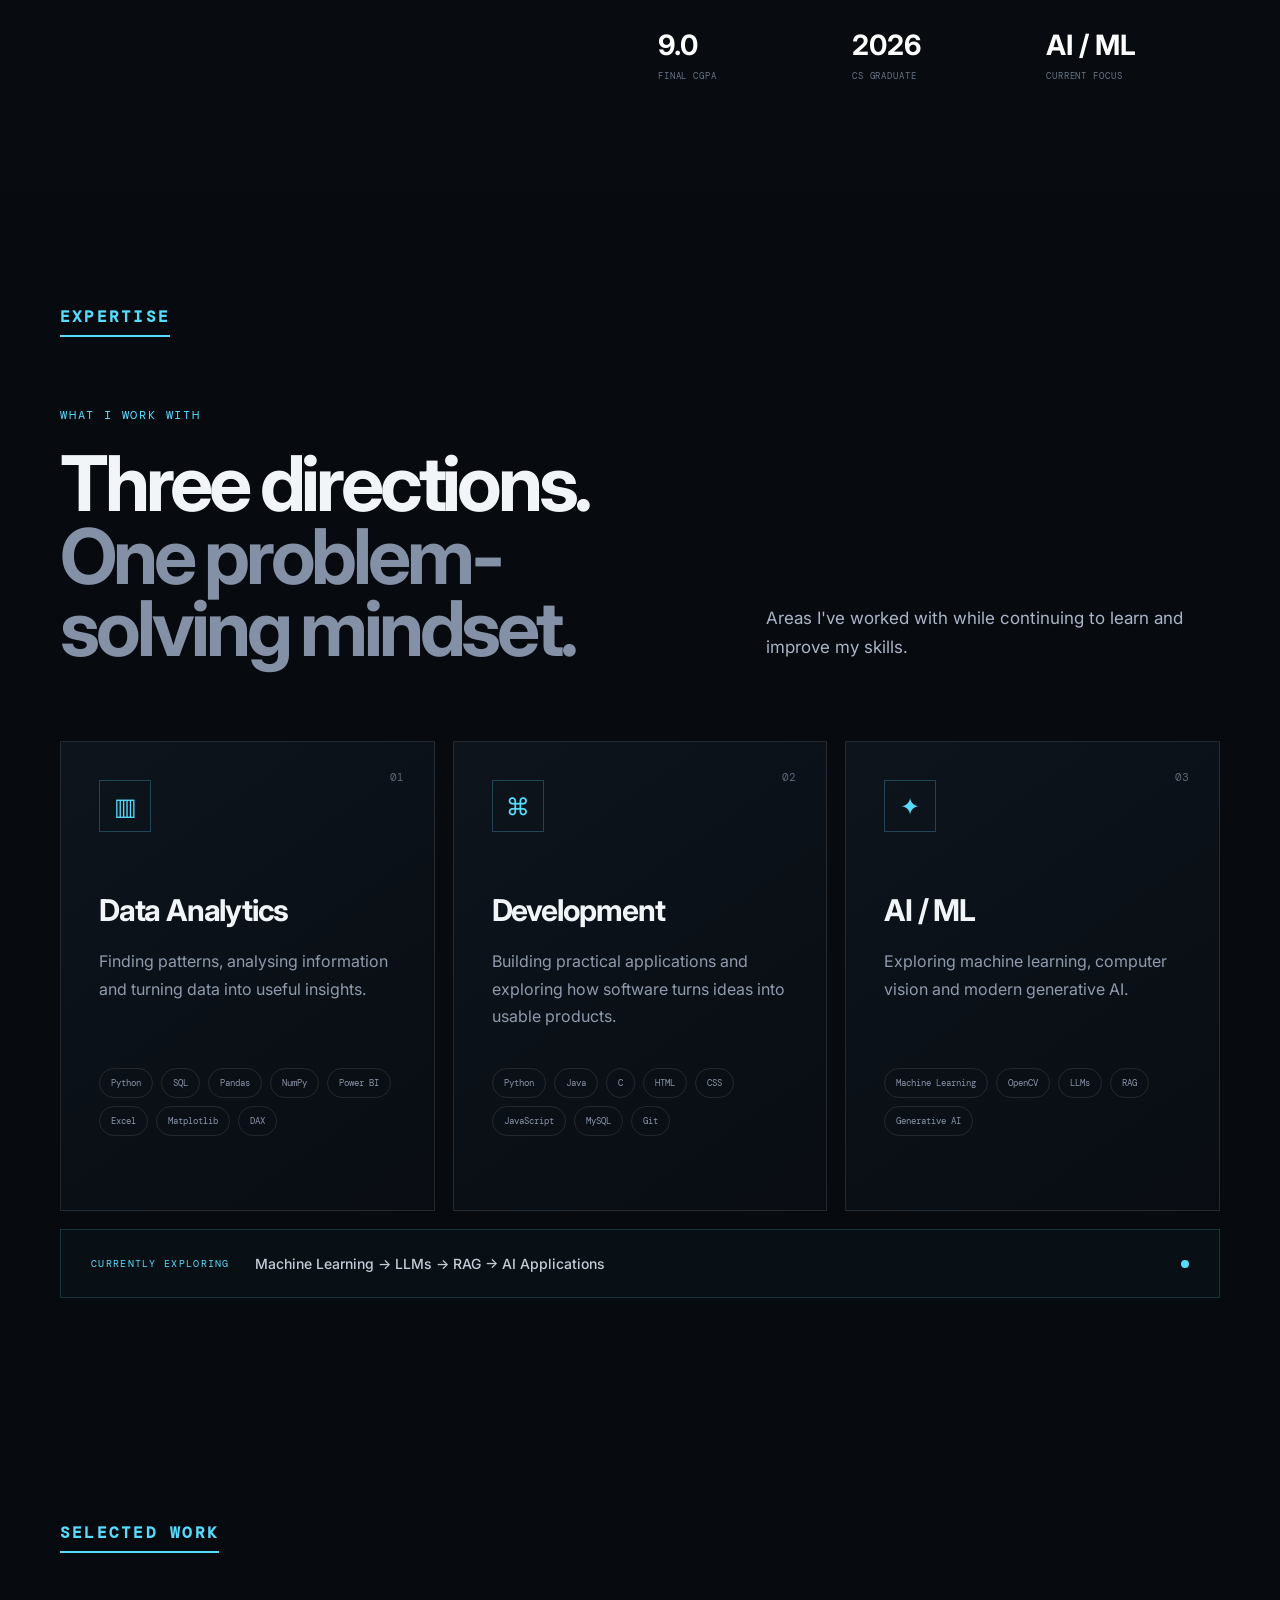
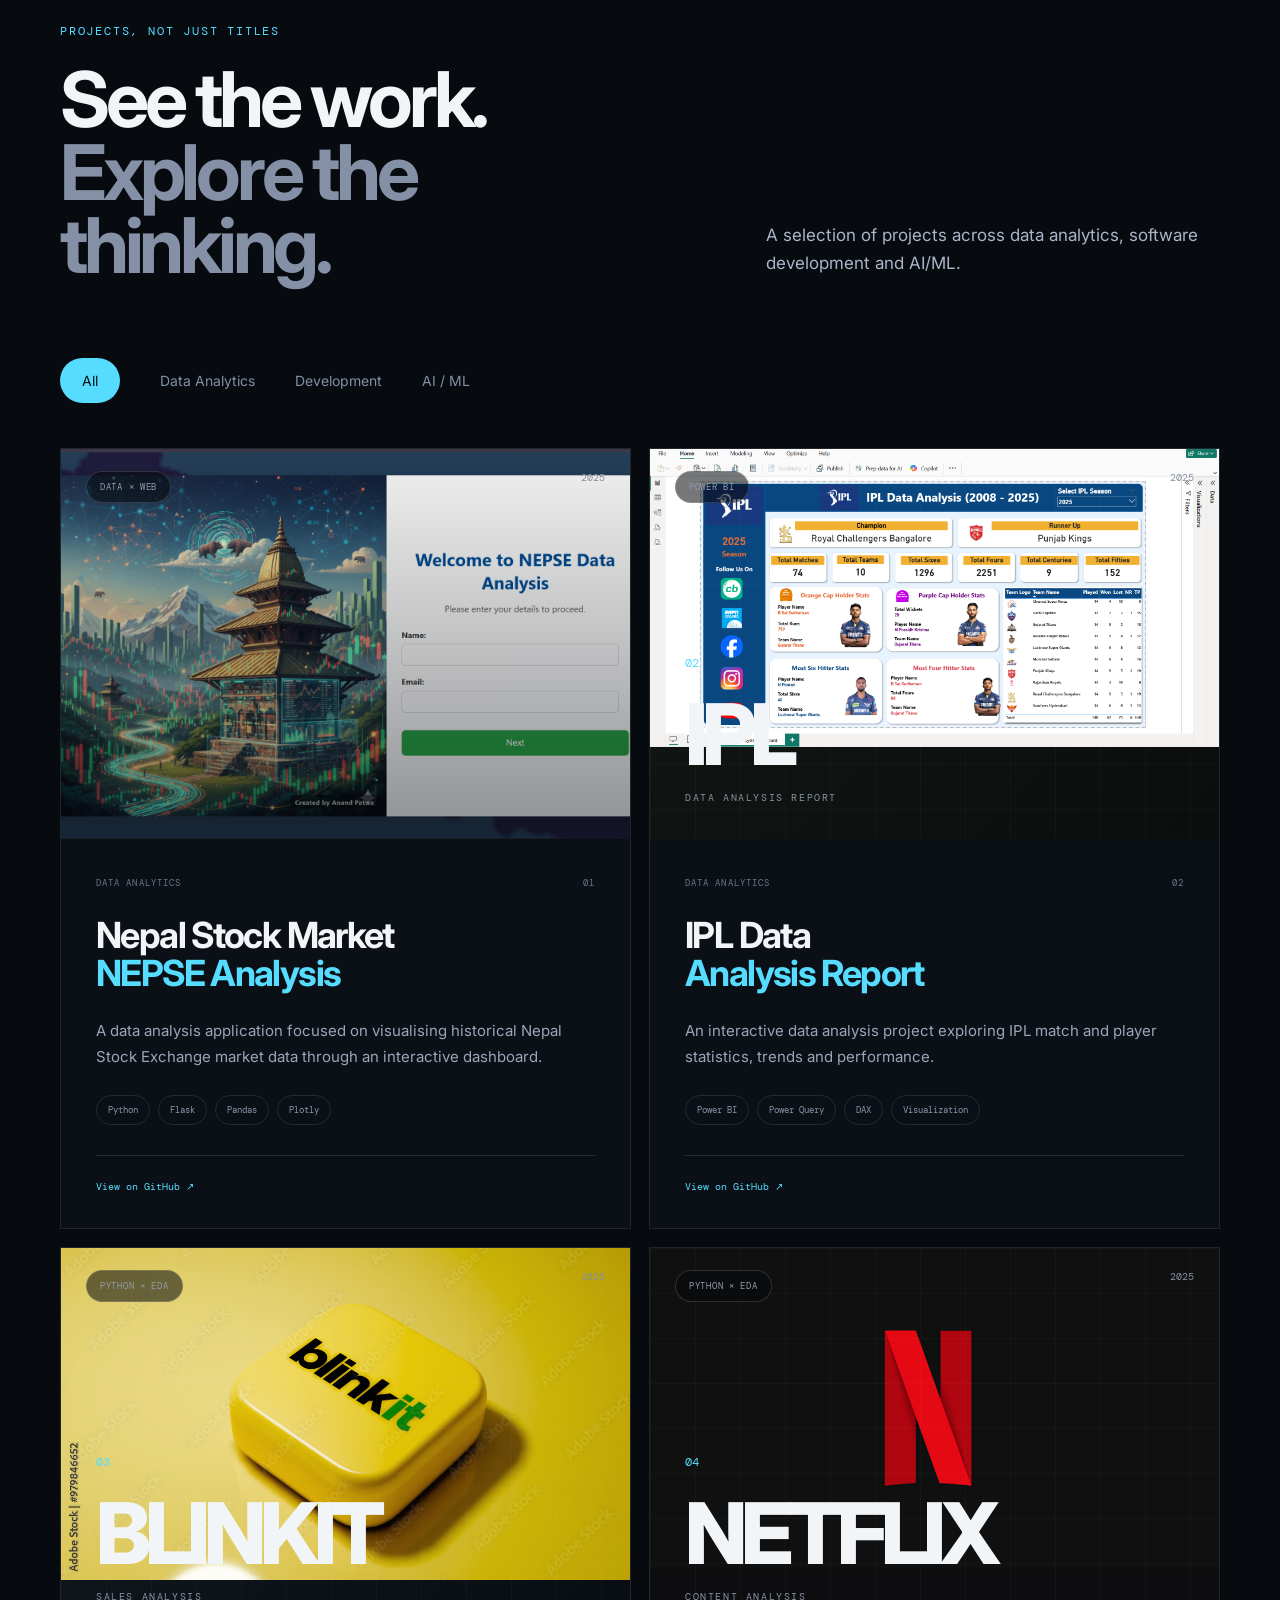
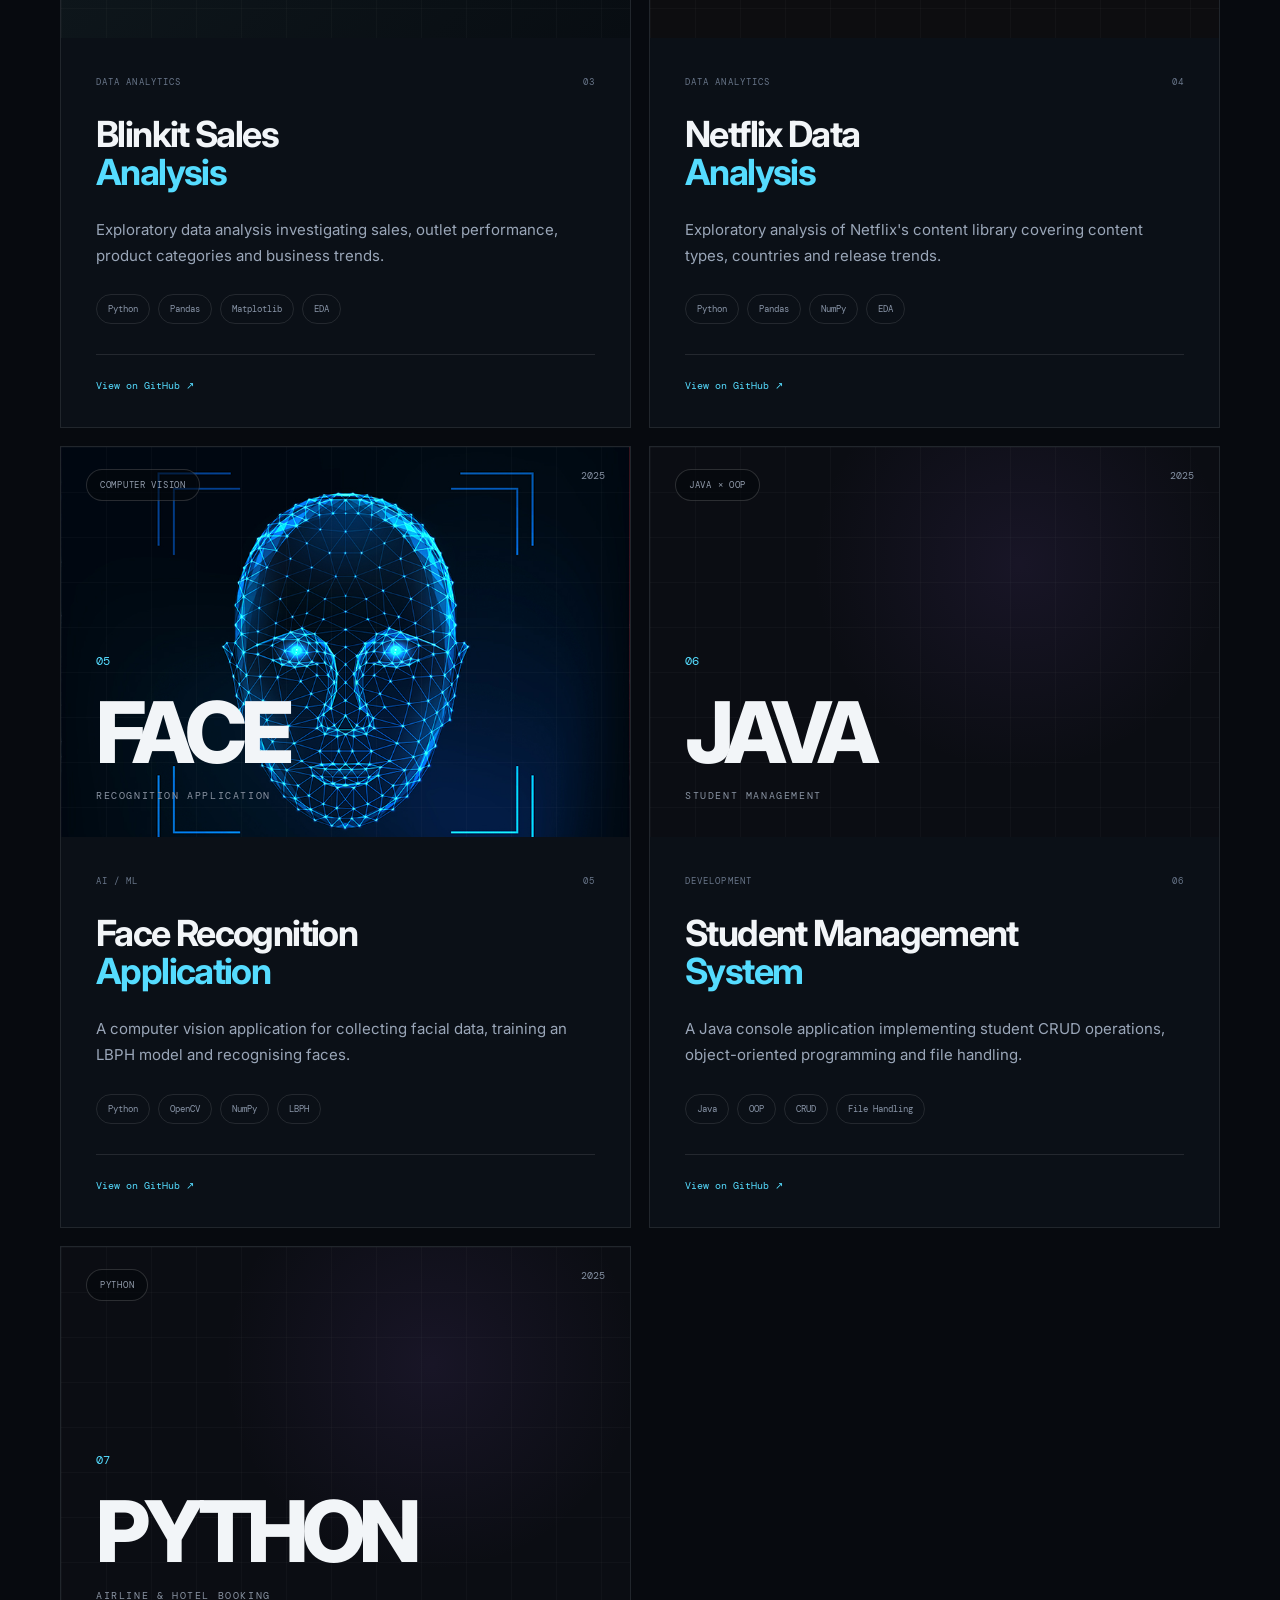
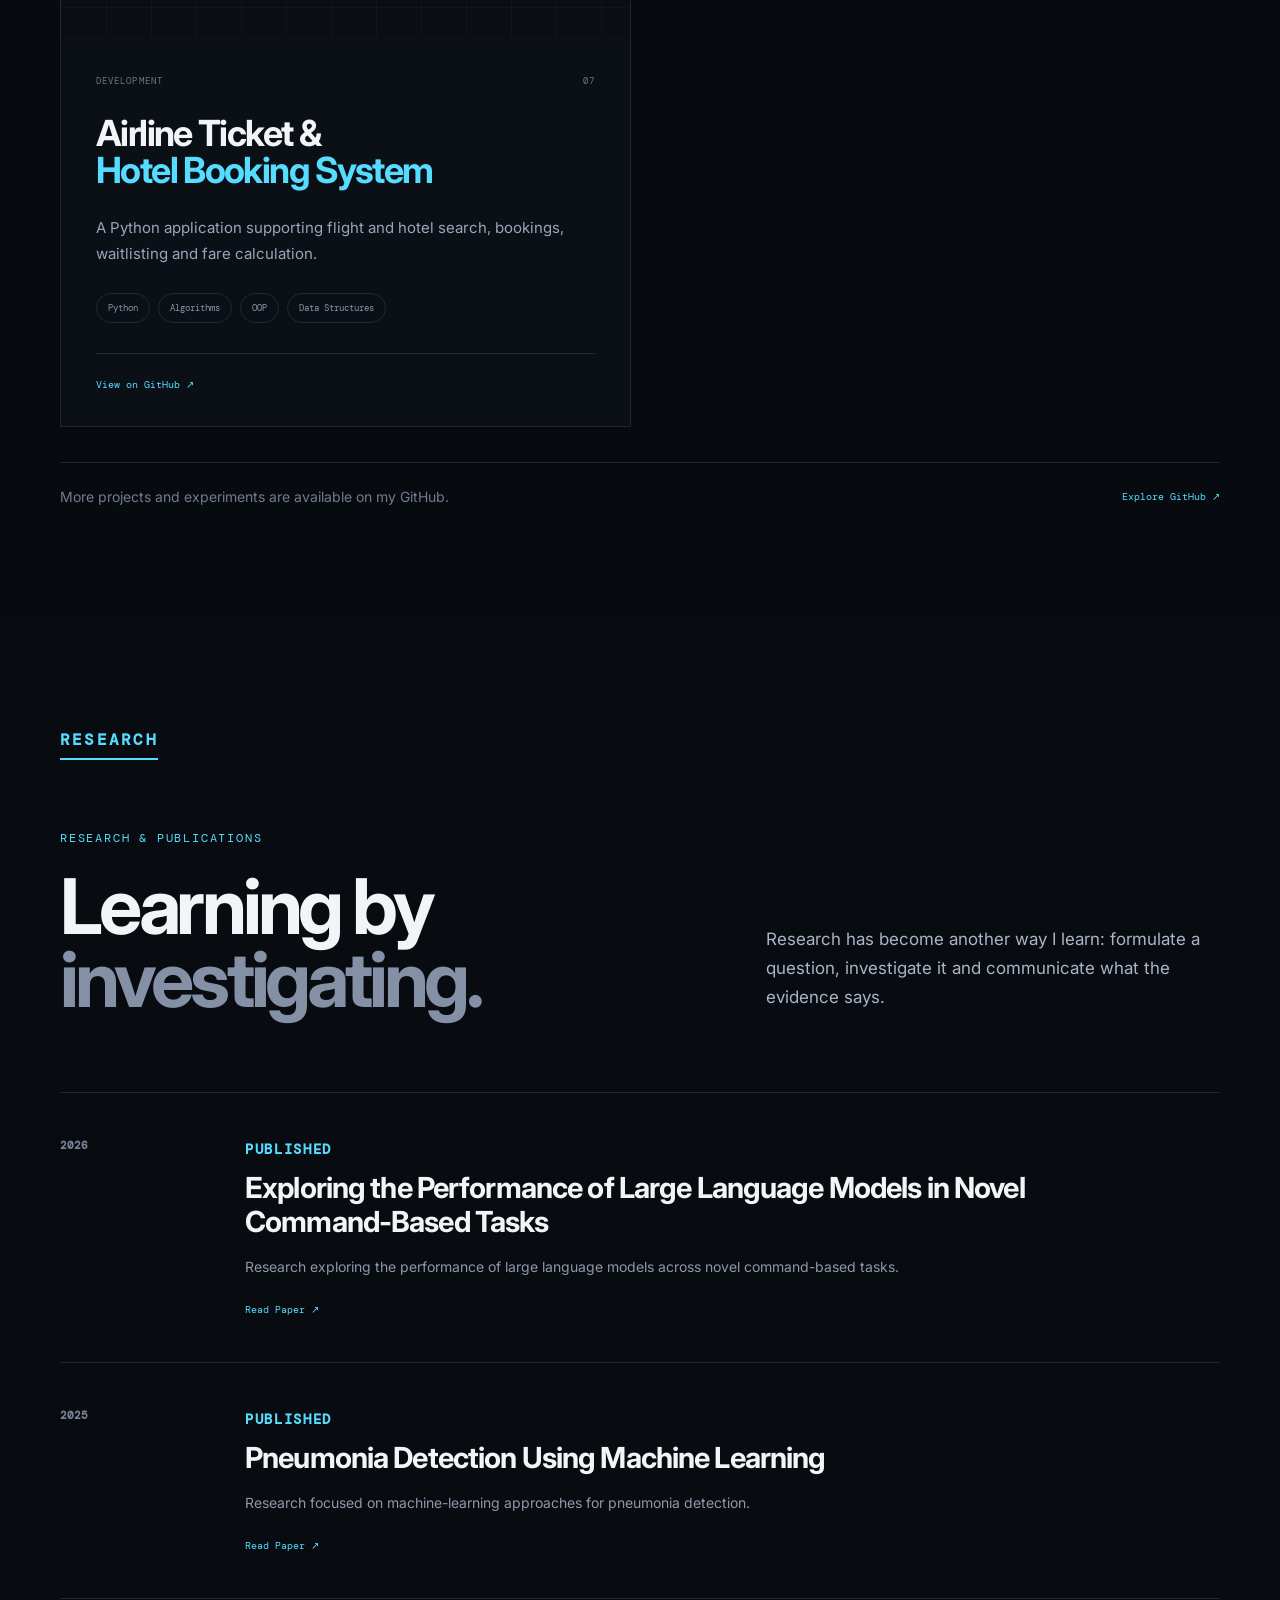
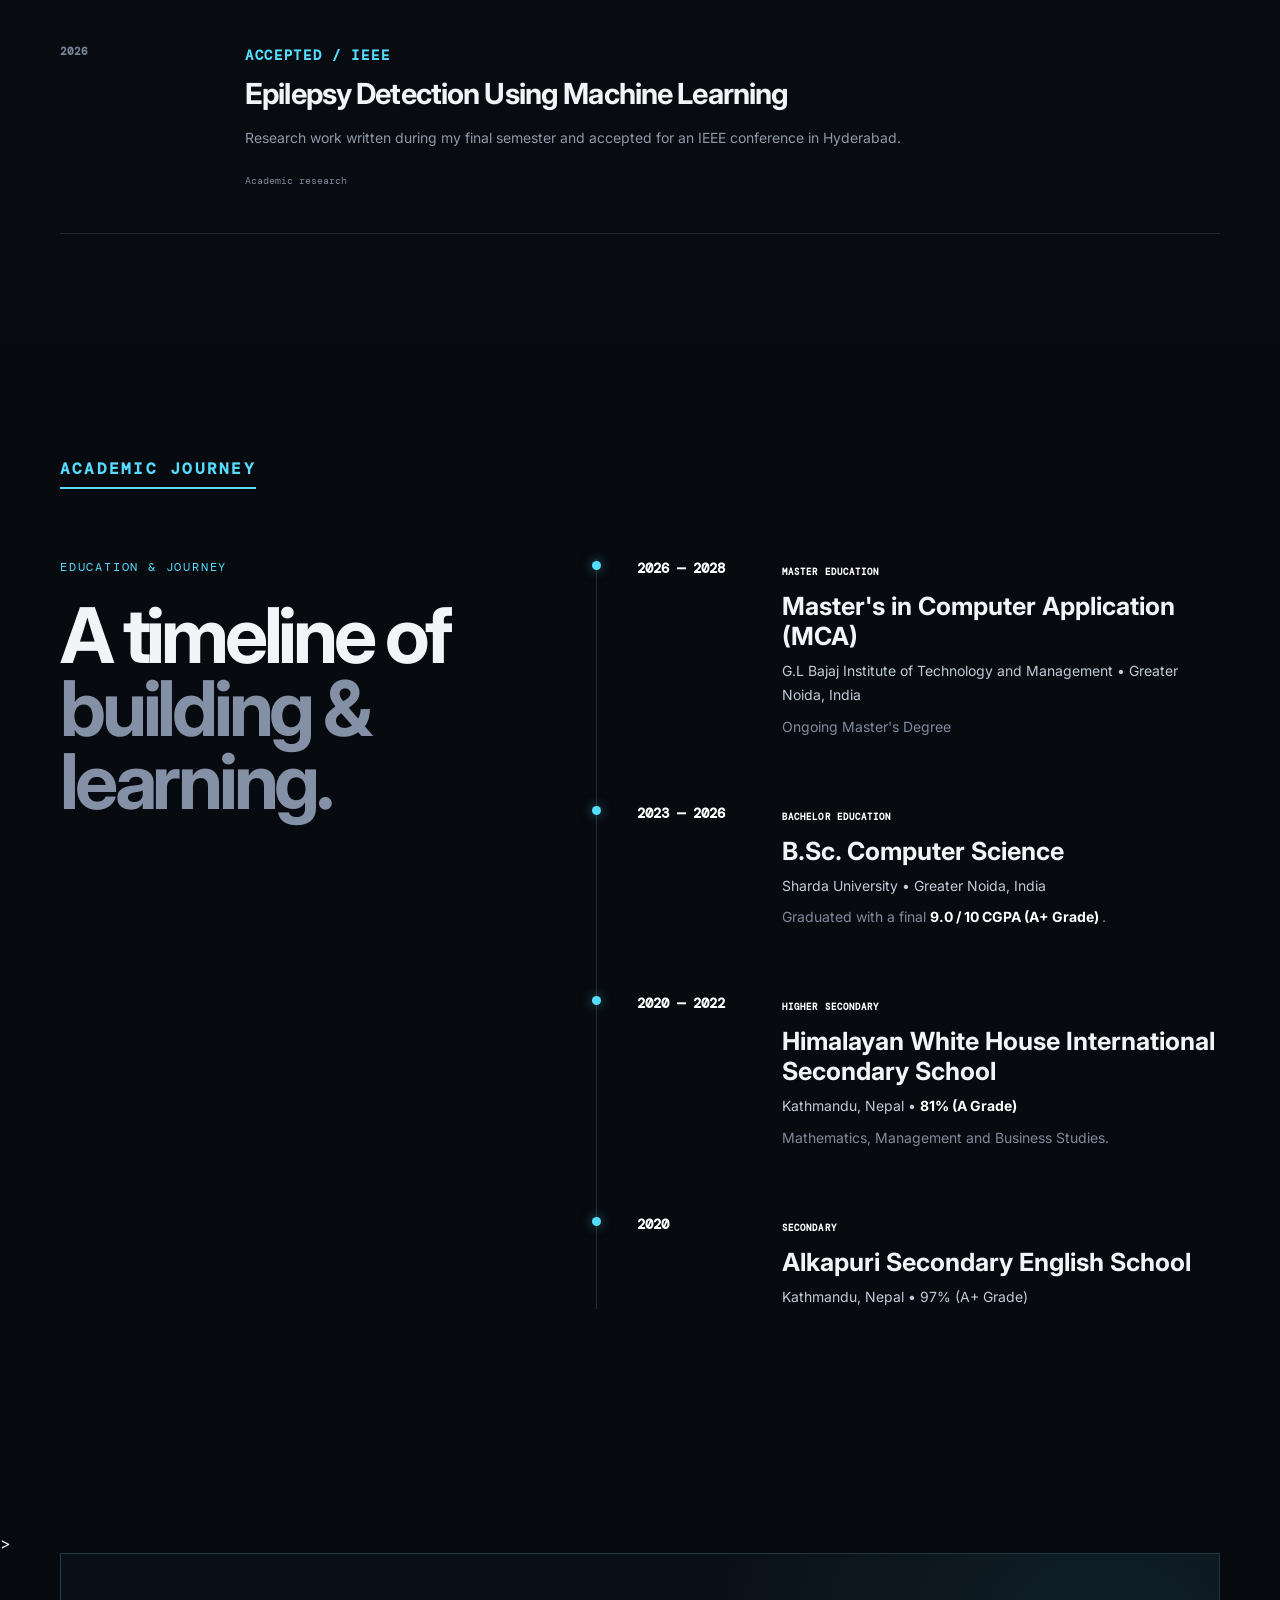
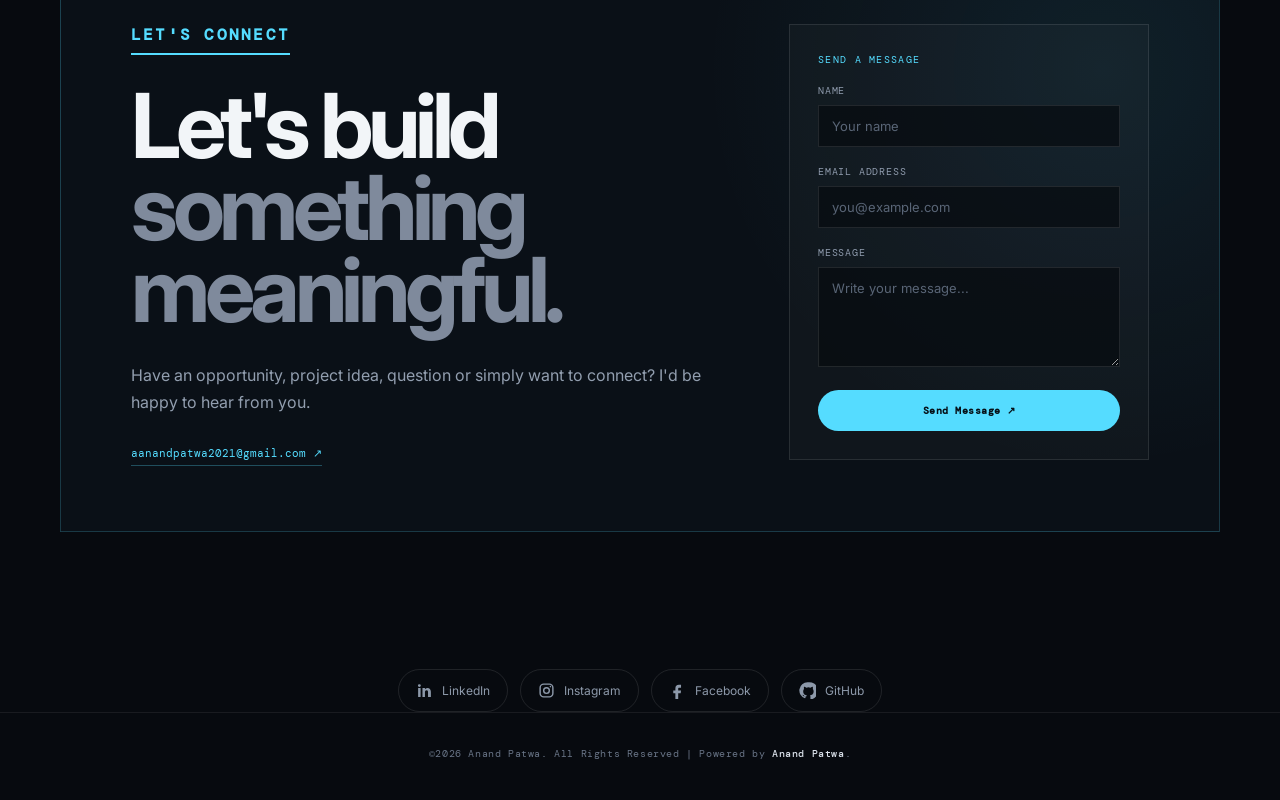
==== commit fcf54629: "Fix mobile button and social link behavior" ====
--- a/index.html
+++ b/index.html
@@ -1901,7 +1901,7 @@
 
 
                                 <span class="timeline-type">
-                                   <strong> EDUCATION </strong>
+                                   <strong> MASTER EDUCATION </strong>
                                 </span>
 
 
@@ -1946,7 +1946,7 @@
 
 
                                 <span class="timeline-type">
-                                   <strong> EDUCATION </strong>
+                                   <strong> BACHELOR EDUCATION </strong>
                                 </span>
 
 
@@ -2226,7 +2226,7 @@
 
                     <a
                         href="https://www.linkedin.com/in/anand-patwa2003/"
-                        target="_blank"
+                        target="_self"
                         rel="noopener noreferrer"
                         aria-label="LinkedIn"
                     >
@@ -2254,7 +2254,7 @@
 
                     <a
                         href="https://www.instagram.com/anand__patwa/"
-                        target="_blank"
+                        target="_self"
                         rel="noopener noreferrer"
                         aria-label="Instagram"
                     >
@@ -2307,7 +2307,7 @@
 
                     <a
                         href="https://www.facebook.com/anand.patwa.3726/"
-                        target="_blank"
+                        target="_self"
                         rel="noopener noreferrer"
                         aria-label="Facebook"
                     >
@@ -2335,7 +2335,7 @@
 
                     <a
                         href="https://github.com/Anand123-A"
-                        target="_blank"
+                        target="_self"
                         rel="noopener noreferrer"
                         aria-label="GitHub"
                     >
--- a/style.css
+++ b/style.css
@@ -3366,4 +3366,145 @@
         padding-top: 76px !important;
         padding-bottom: 76px !important;
     }
-}+}
+
+/* MOBILE INTERACTION AND READABILITY FIXES */
+@media (max-width: 760px) {
+    .site-header {
+        z-index: 1000;
+    }
+
+    .menu-button {
+        position: relative;
+        z-index: 1002;
+        width: 44px;
+        height: 44px;
+        display: flex;
+        flex-direction: column;
+        align-items: center;
+        justify-content: center;
+        gap: 6px;
+        border: 1px solid var(--border);
+        border-radius: 50%;
+        color: var(--text);
+        touch-action: manipulation;
+        -webkit-tap-highlight-color: transparent;
+    }
+
+    .menu-button span {
+        width: 20px;
+        height: 2px;
+        margin: 0;
+        border-radius: 2px;
+        background: var(--text);
+    }
+
+    .mobile-navigation {
+        position: fixed;
+        top: 68px;
+        left: 0;
+        right: 0;
+        z-index: 1001;
+        width: 100%;
+        padding: 12px 20px 18px;
+        background: #0b1016 !important;
+        border-bottom: 1px solid var(--border);
+        opacity: 0;
+        visibility: hidden;
+        pointer-events: none;
+        transform: translateY(-8px);
+    }
+
+    .mobile-navigation.active {
+        opacity: 1;
+        visibility: visible;
+        pointer-events: auto;
+        transform: translateY(0);
+    }
+
+    .mobile-navigation a {
+        display: block;
+        padding: 14px 5px;
+        color: #f2f5f8 !important;
+        background: transparent !important;
+        border-bottom: 1px solid var(--border);
+        opacity: 1;
+        touch-action: manipulation;
+        -webkit-tap-highlight-color: transparent;
+    }
+
+    .mobile-navigation a:last-child {
+        border-bottom: 0;
+    }
+
+    .hero-buttons,
+    .hero-buttons a {
+        position: relative;
+        z-index: 3;
+        pointer-events: auto;
+        touch-action: manipulation;
+    }
+
+    .about-statistics {
+        grid-template-columns: repeat(3, minmax(0, 1fr)) !important;
+        gap: 10px;
+        align-items: start;
+    }
+
+    .stat {
+        min-width: 0;
+    }
+
+    .stat strong {
+        font-size: clamp(20px, 6vw, 28px);
+    }
+
+    .stat span {
+        font-size: 8px;
+        line-height: 1.4;
+        letter-spacing: 0.06em;
+    }
+
+    .social-links {
+        position: relative;
+        z-index: 10001;
+        display: grid;
+        grid-template-columns: repeat(2, minmax(0, 1fr));
+        gap: 10px;
+        width: 100%;
+    }
+
+    .social-links a {
+        position: relative;
+        z-index: 10002;
+        display: inline-flex;
+        align-items: center;
+        justify-content: center;
+        width: 100%;
+        min-height: 46px;
+        padding: 10px 8px;
+        color: var(--text) !important;
+        background: var(--card) !important;
+        border: 1px solid var(--border) !important;
+        border-radius: 24px;
+        cursor: pointer;
+        pointer-events: auto;
+        touch-action: manipulation;
+        -webkit-tap-highlight-color: transparent;
+    }
+
+    .social-links a:active {
+        transform: scale(0.97);
+        border-color: var(--cyan) !important;
+    }
+}
+
+html[data-theme="light"] .mobile-navigation {
+    background: #f8fbfe !important;
+    border-bottom-color: rgba(23, 33, 45, 0.18);
+}
+
+html[data-theme="light"] .mobile-navigation a {
+    color: #263548 !important;
+    border-bottom-color: rgba(23, 33, 45, 0.12);
+}
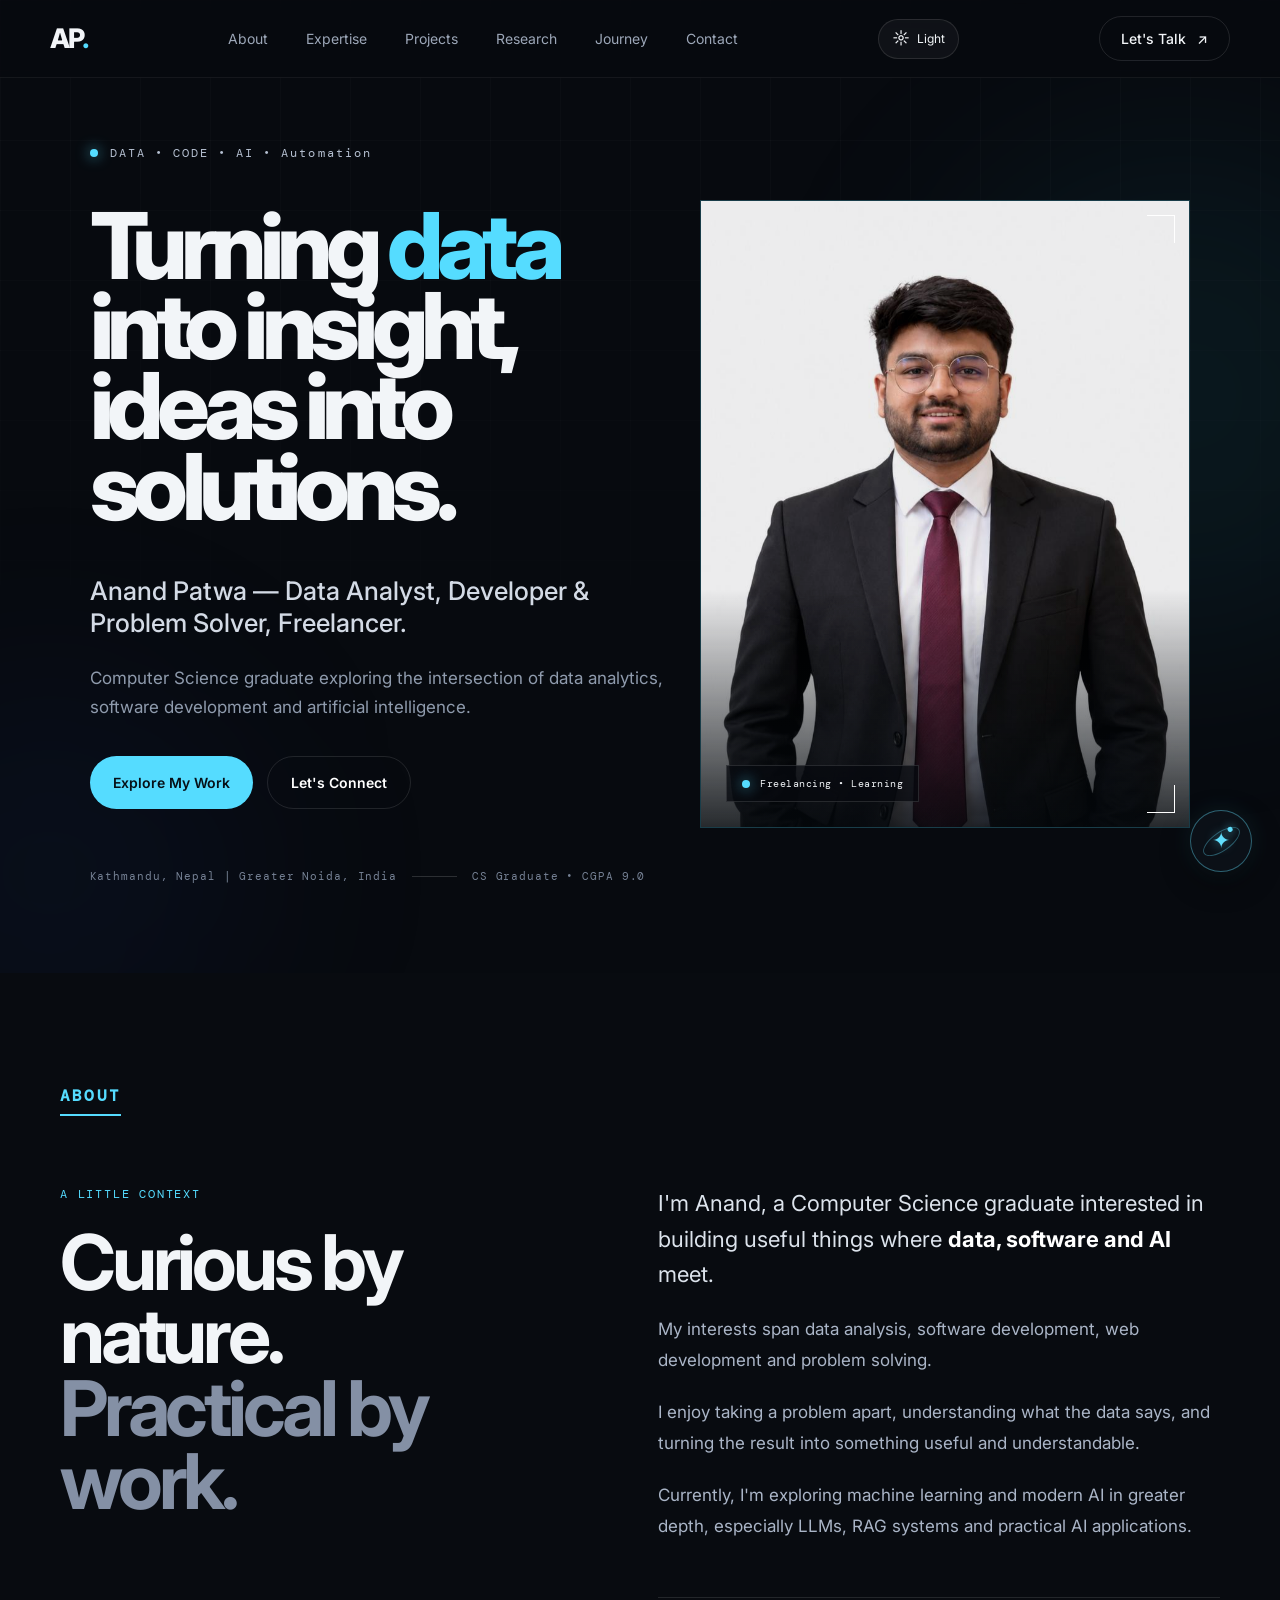
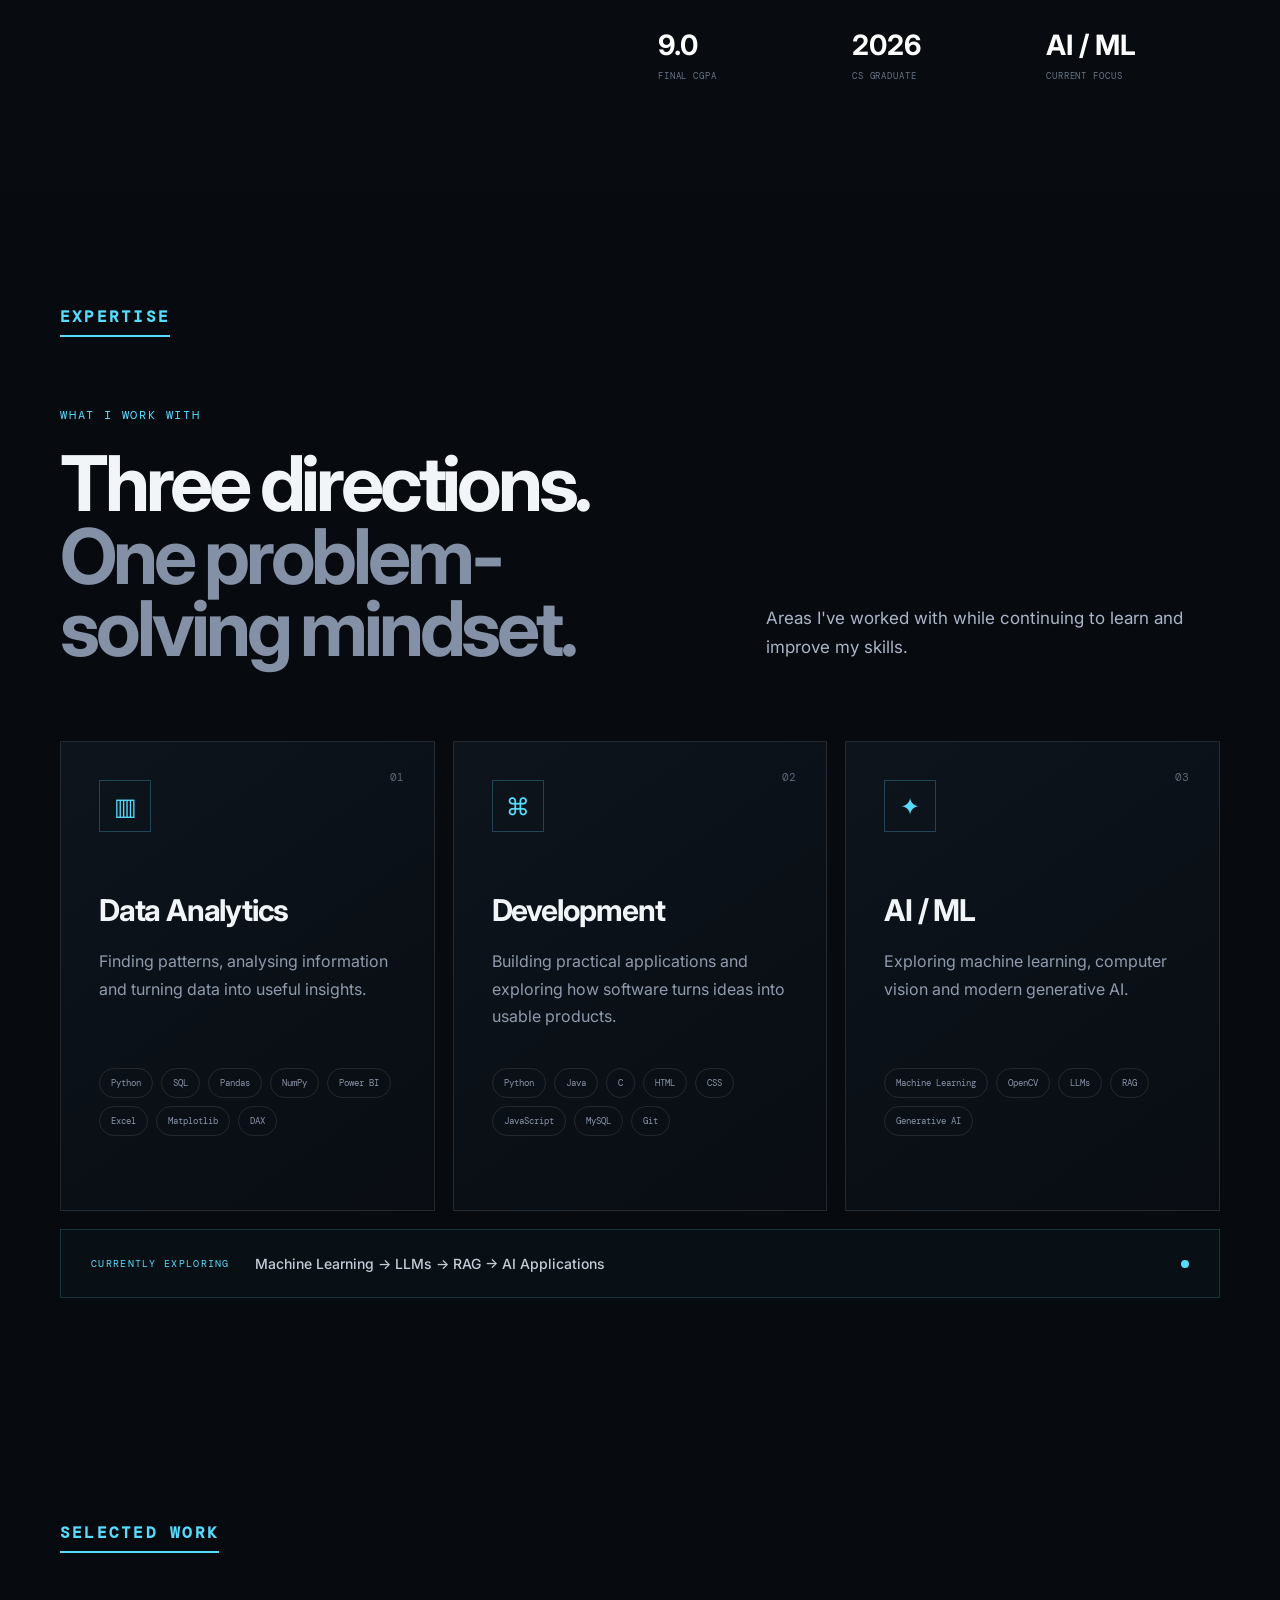
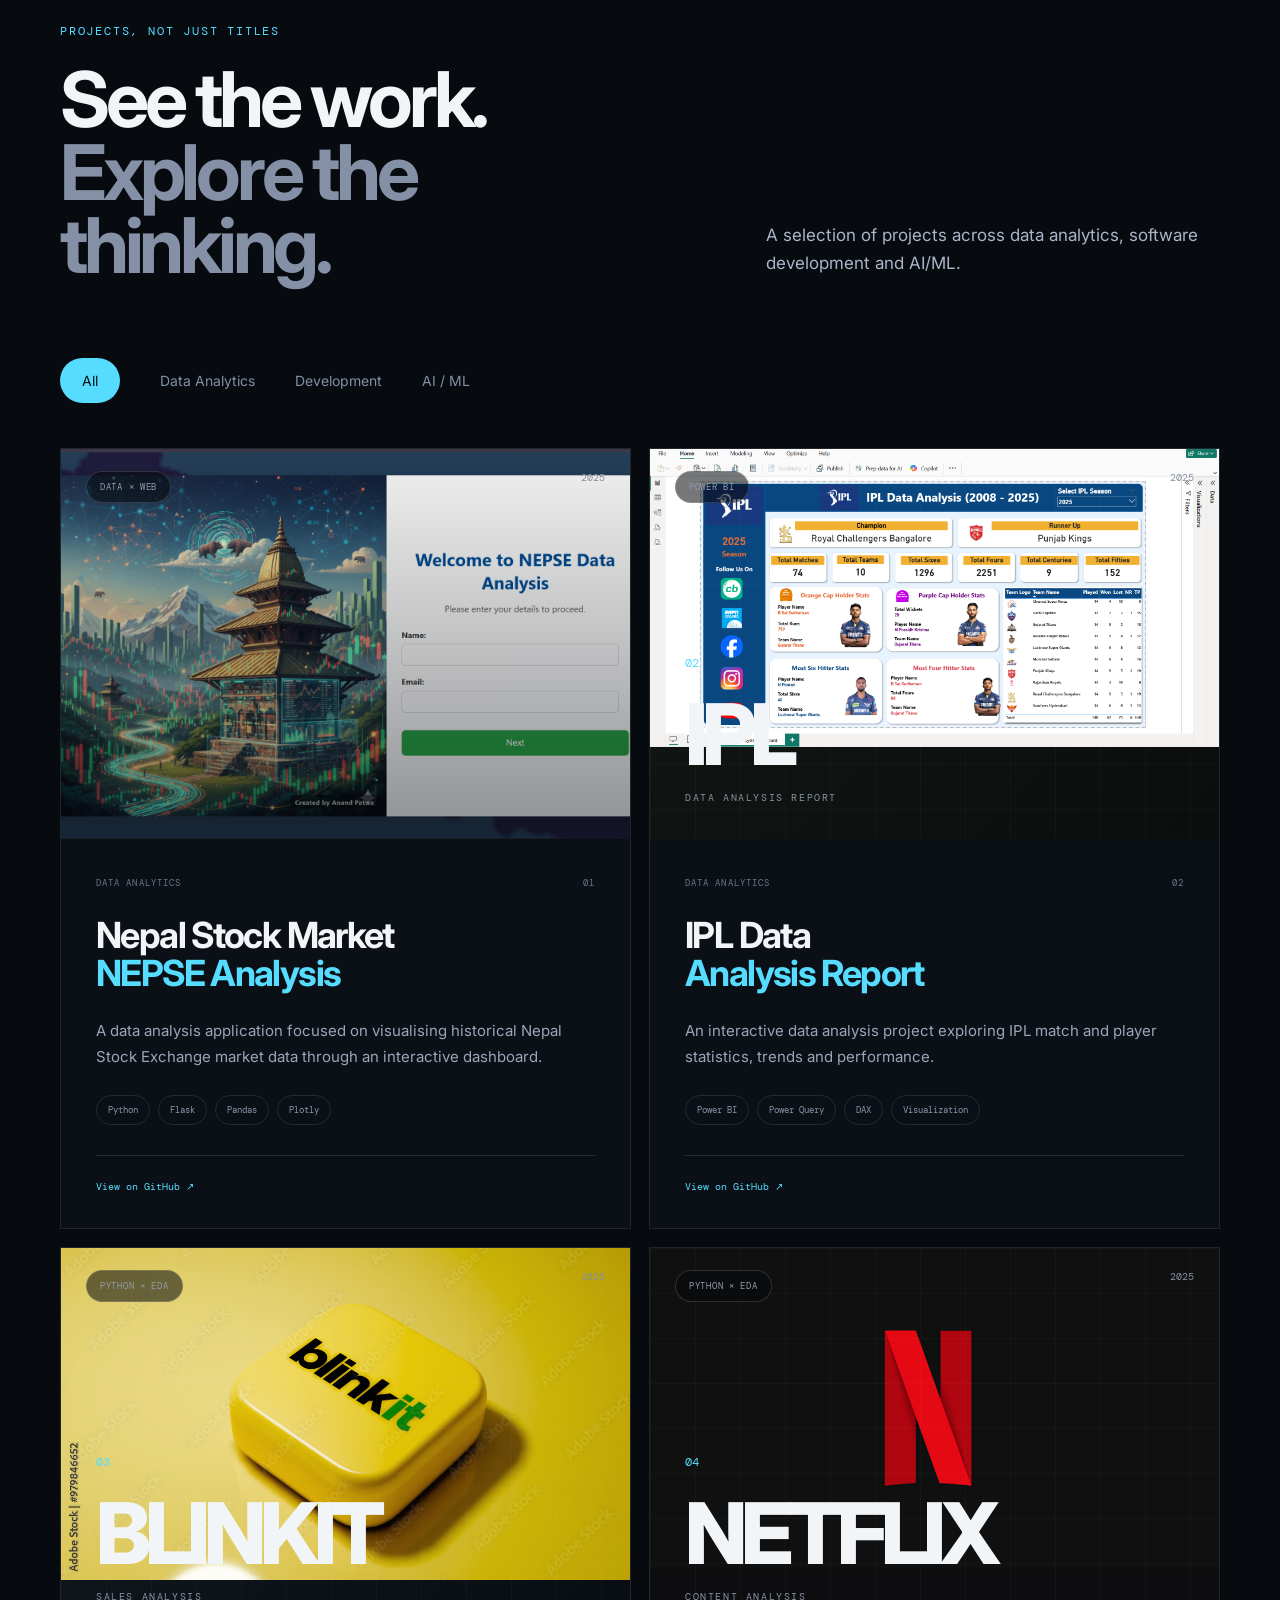
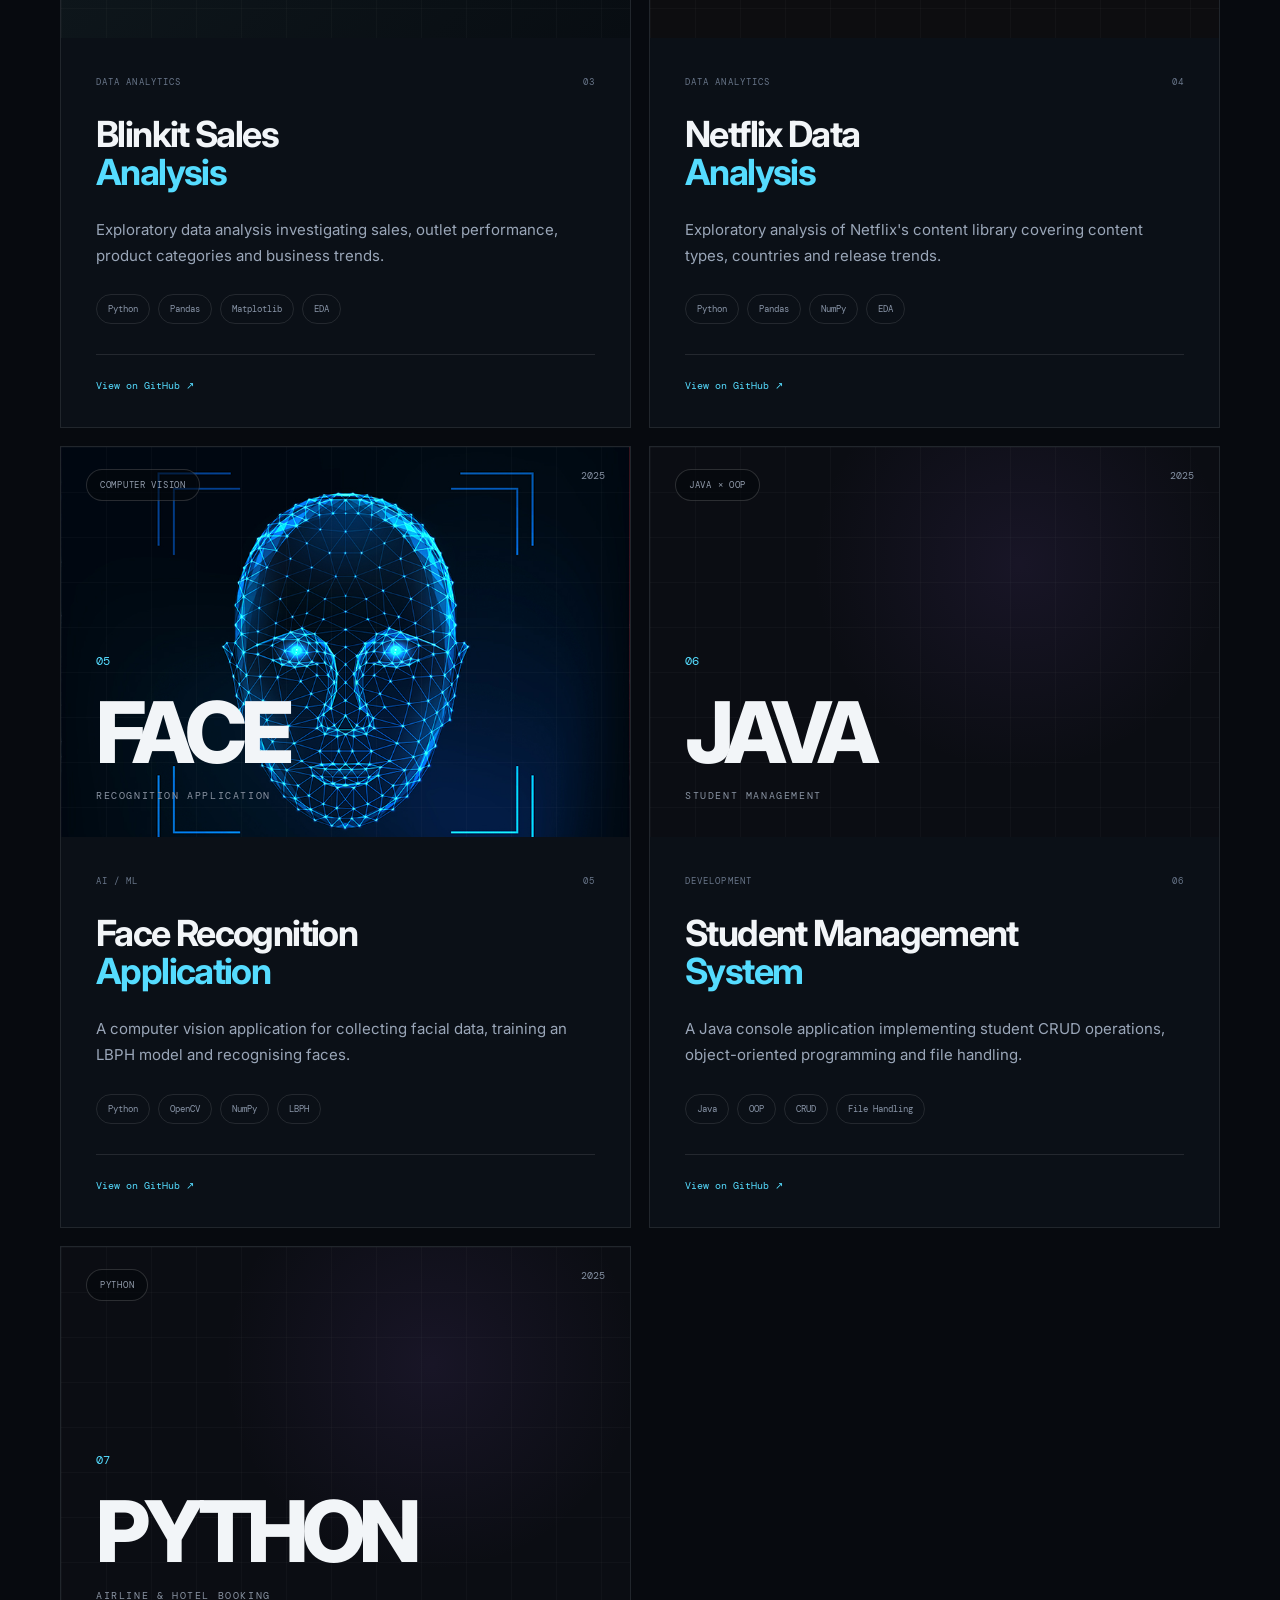
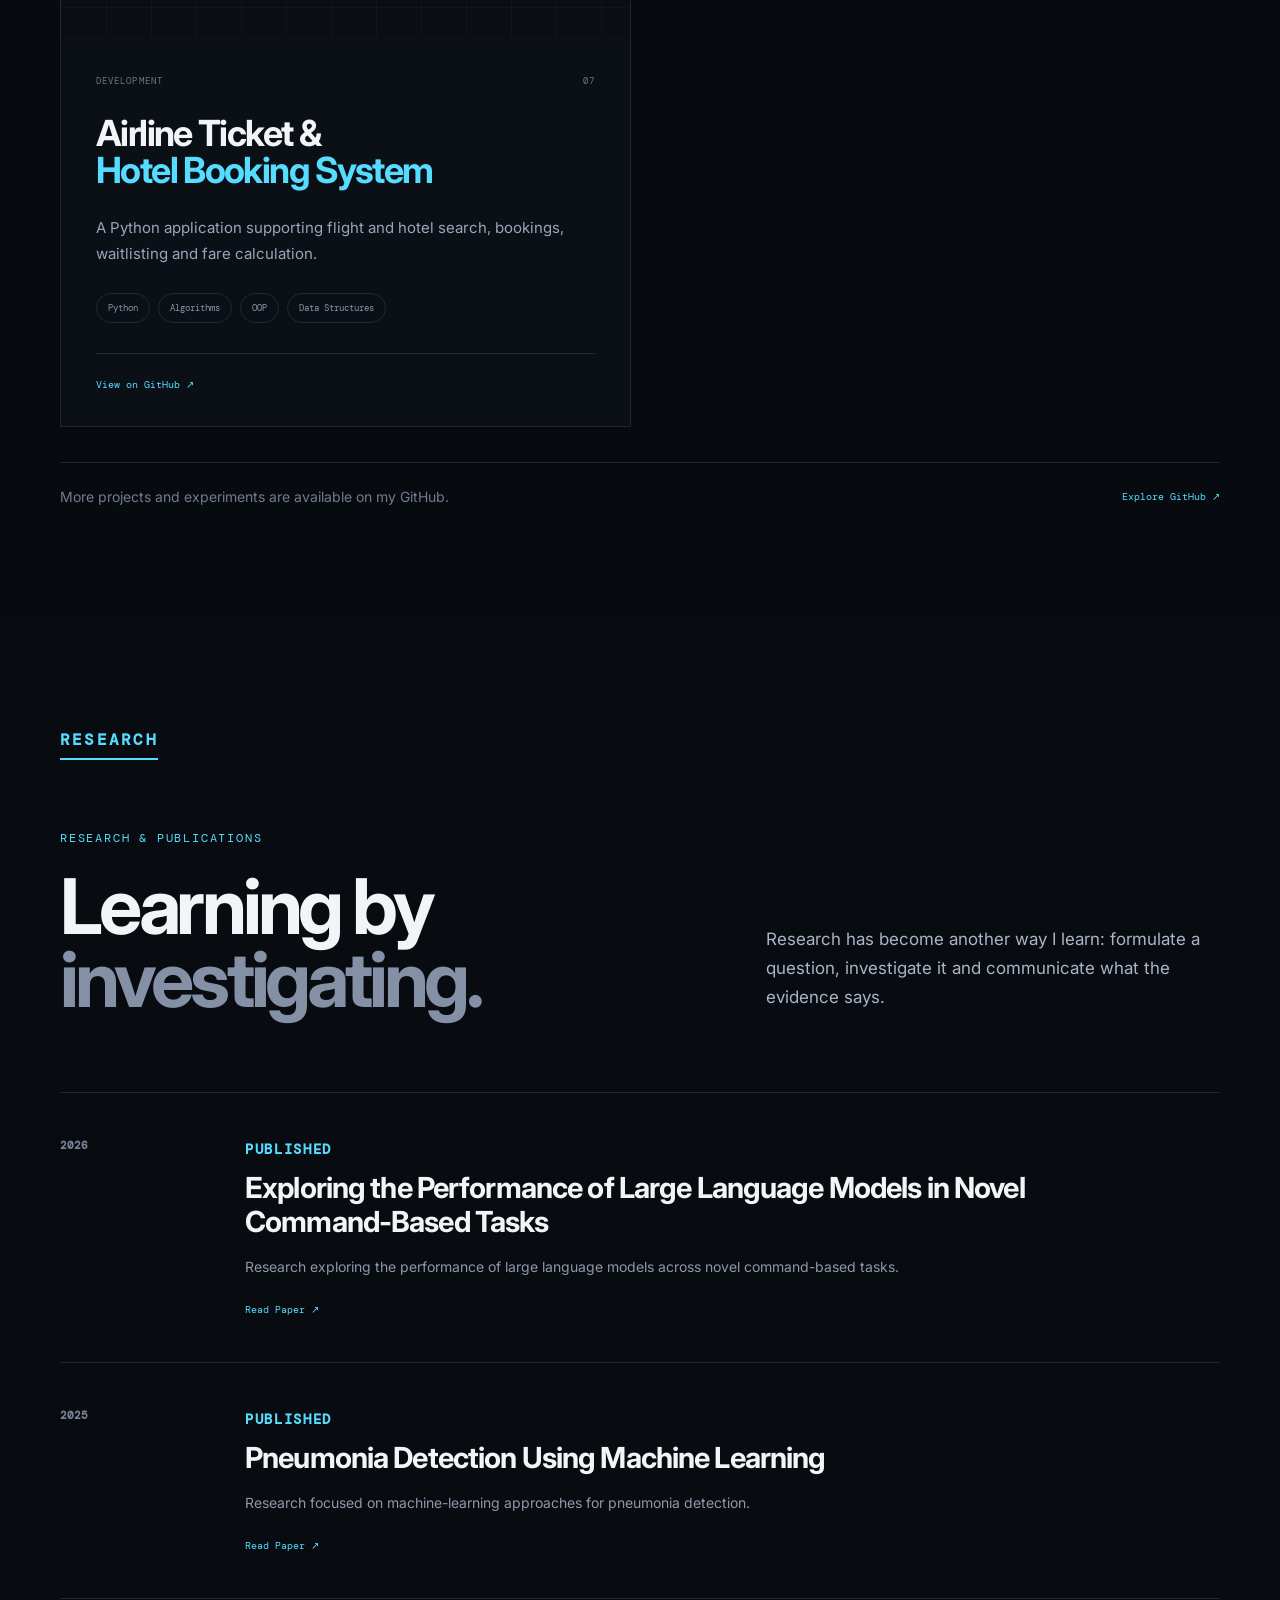
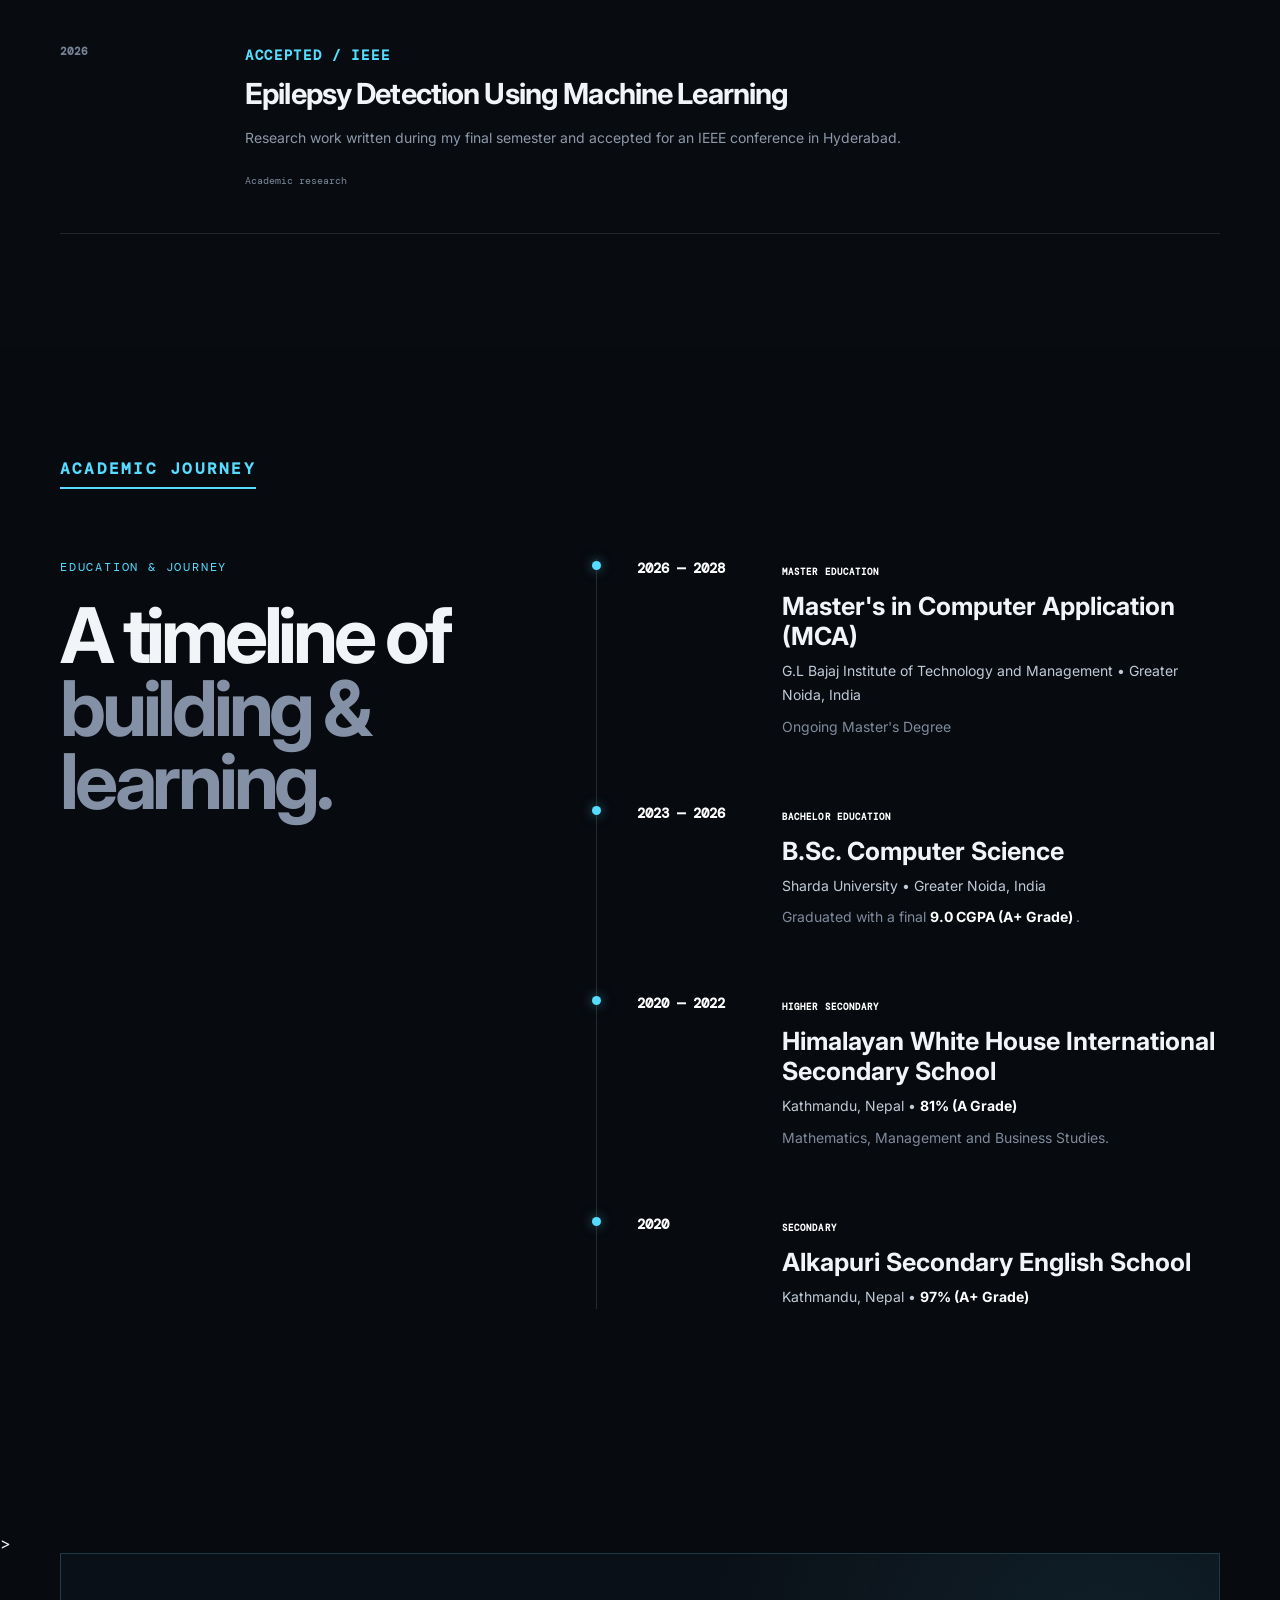
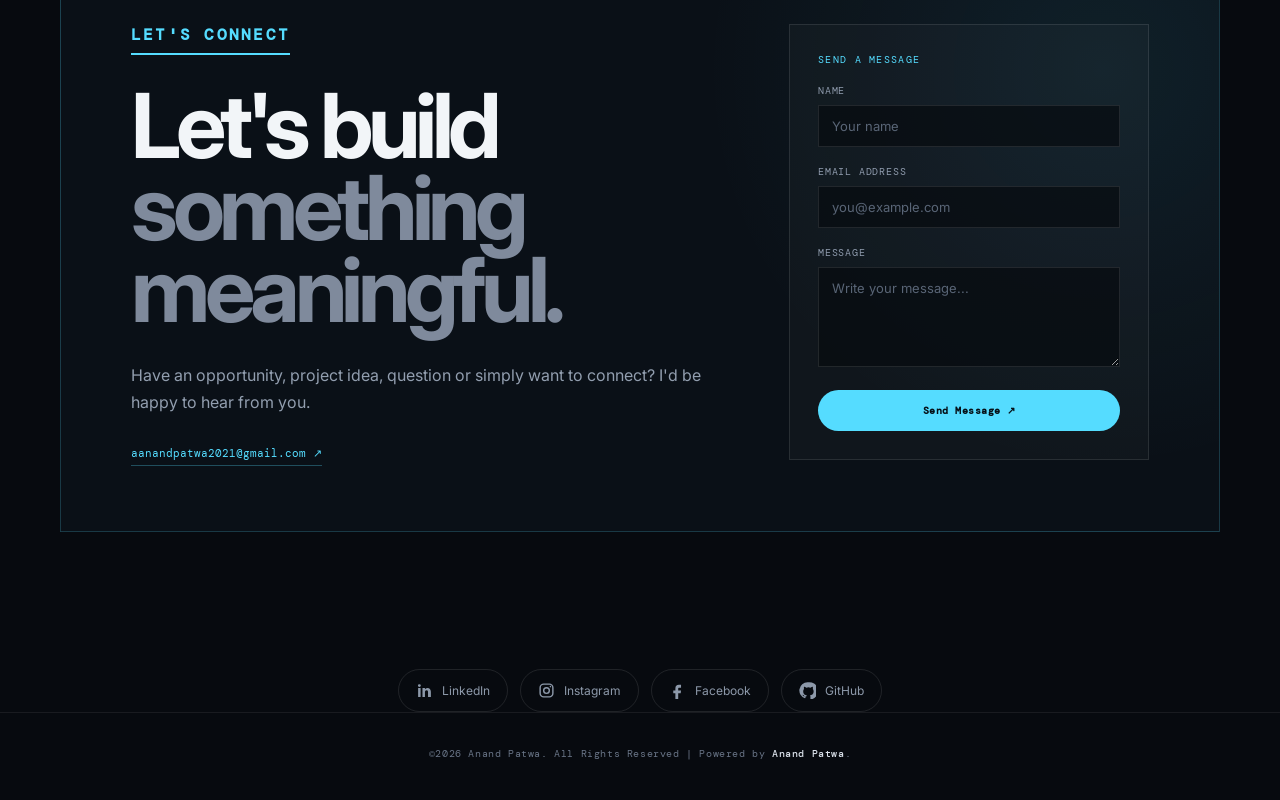
==== commit 33f9f981: "Fix mobile button and social link behavior" ====
--- a/index.html
+++ b/index.html
@@ -1967,7 +1967,7 @@
 
                                     Graduated with a final
                                     <strong>
-                                        9.0 / 10 CGPA (A+ Grade)
+                                        9.0 CGPA (A+ Grade)
                                     </strong>.
 
                                 </p>
@@ -2062,7 +2062,7 @@
 
                                     Kathmandu, Nepal
                                     • 
-                                    97% (A+ Grade)
+                                    <strong> 97% (A+ Grade) </strong>
 
                                 </p>
 
